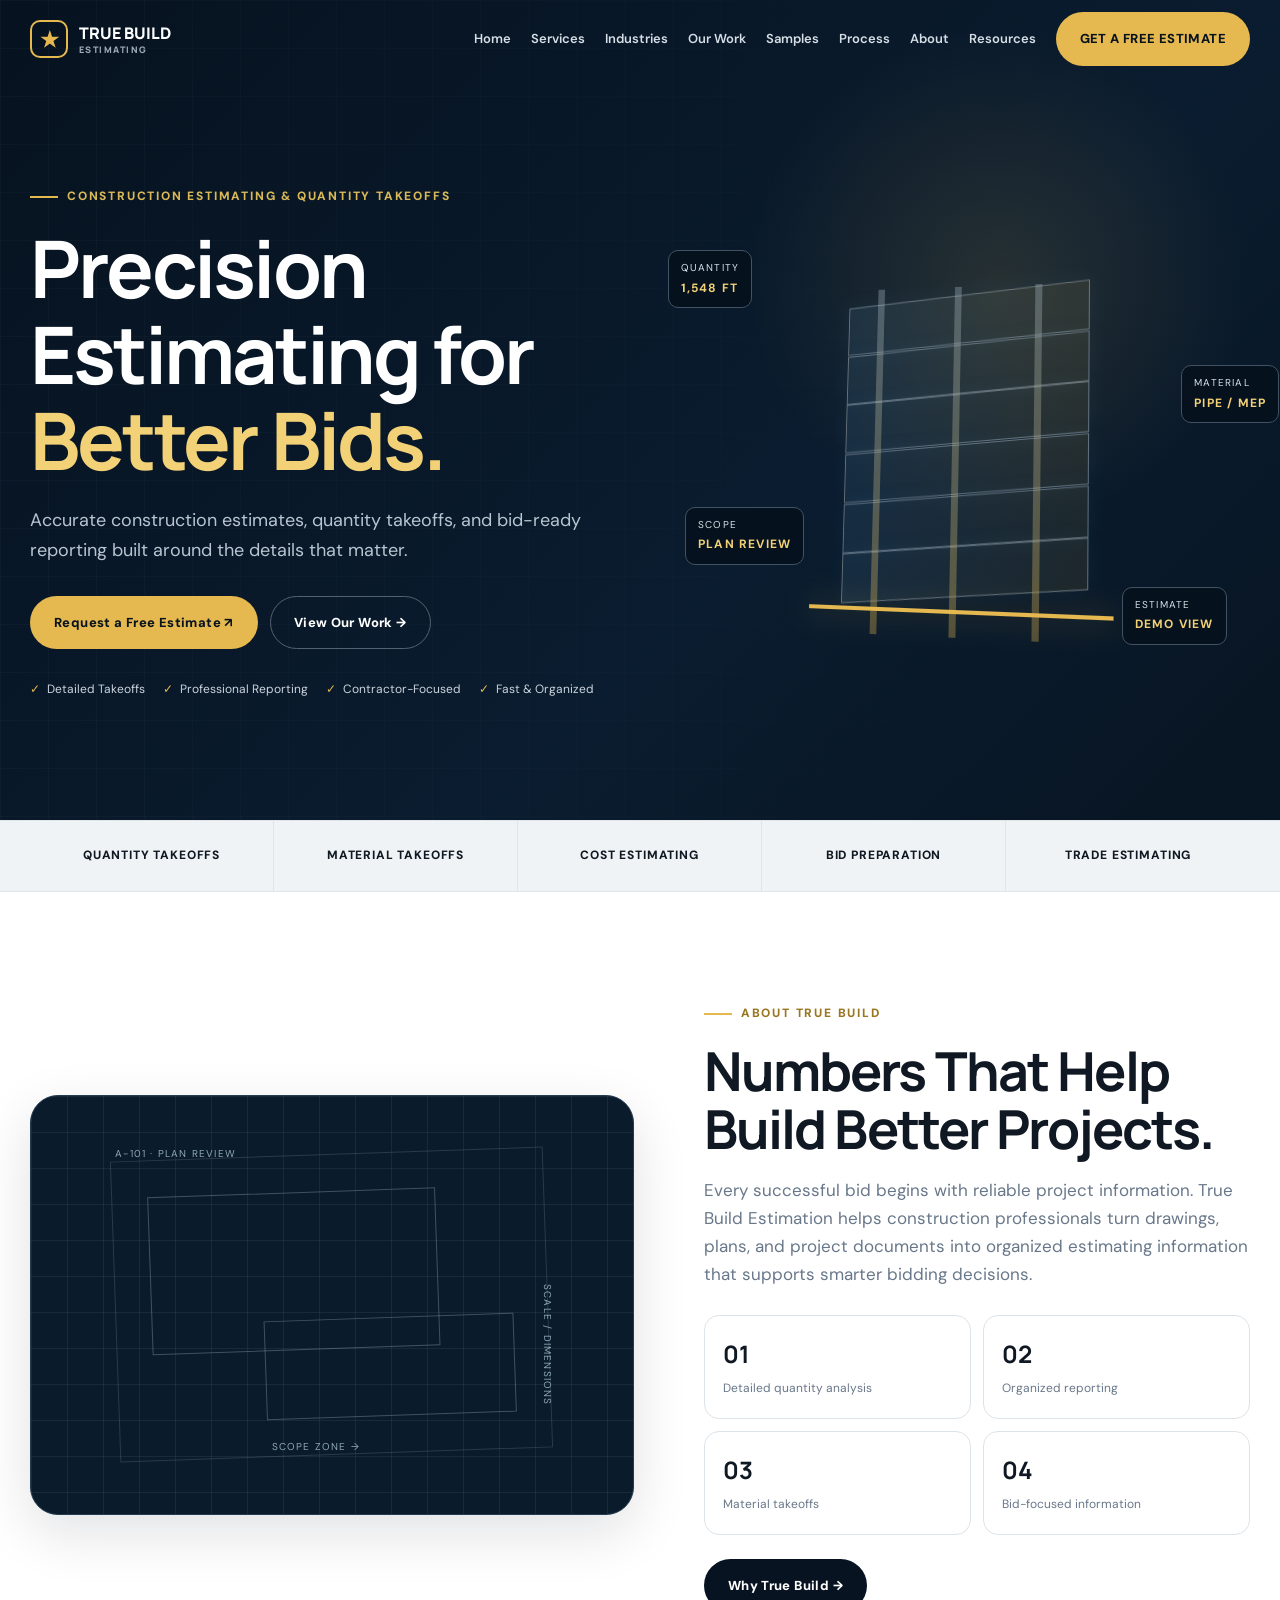
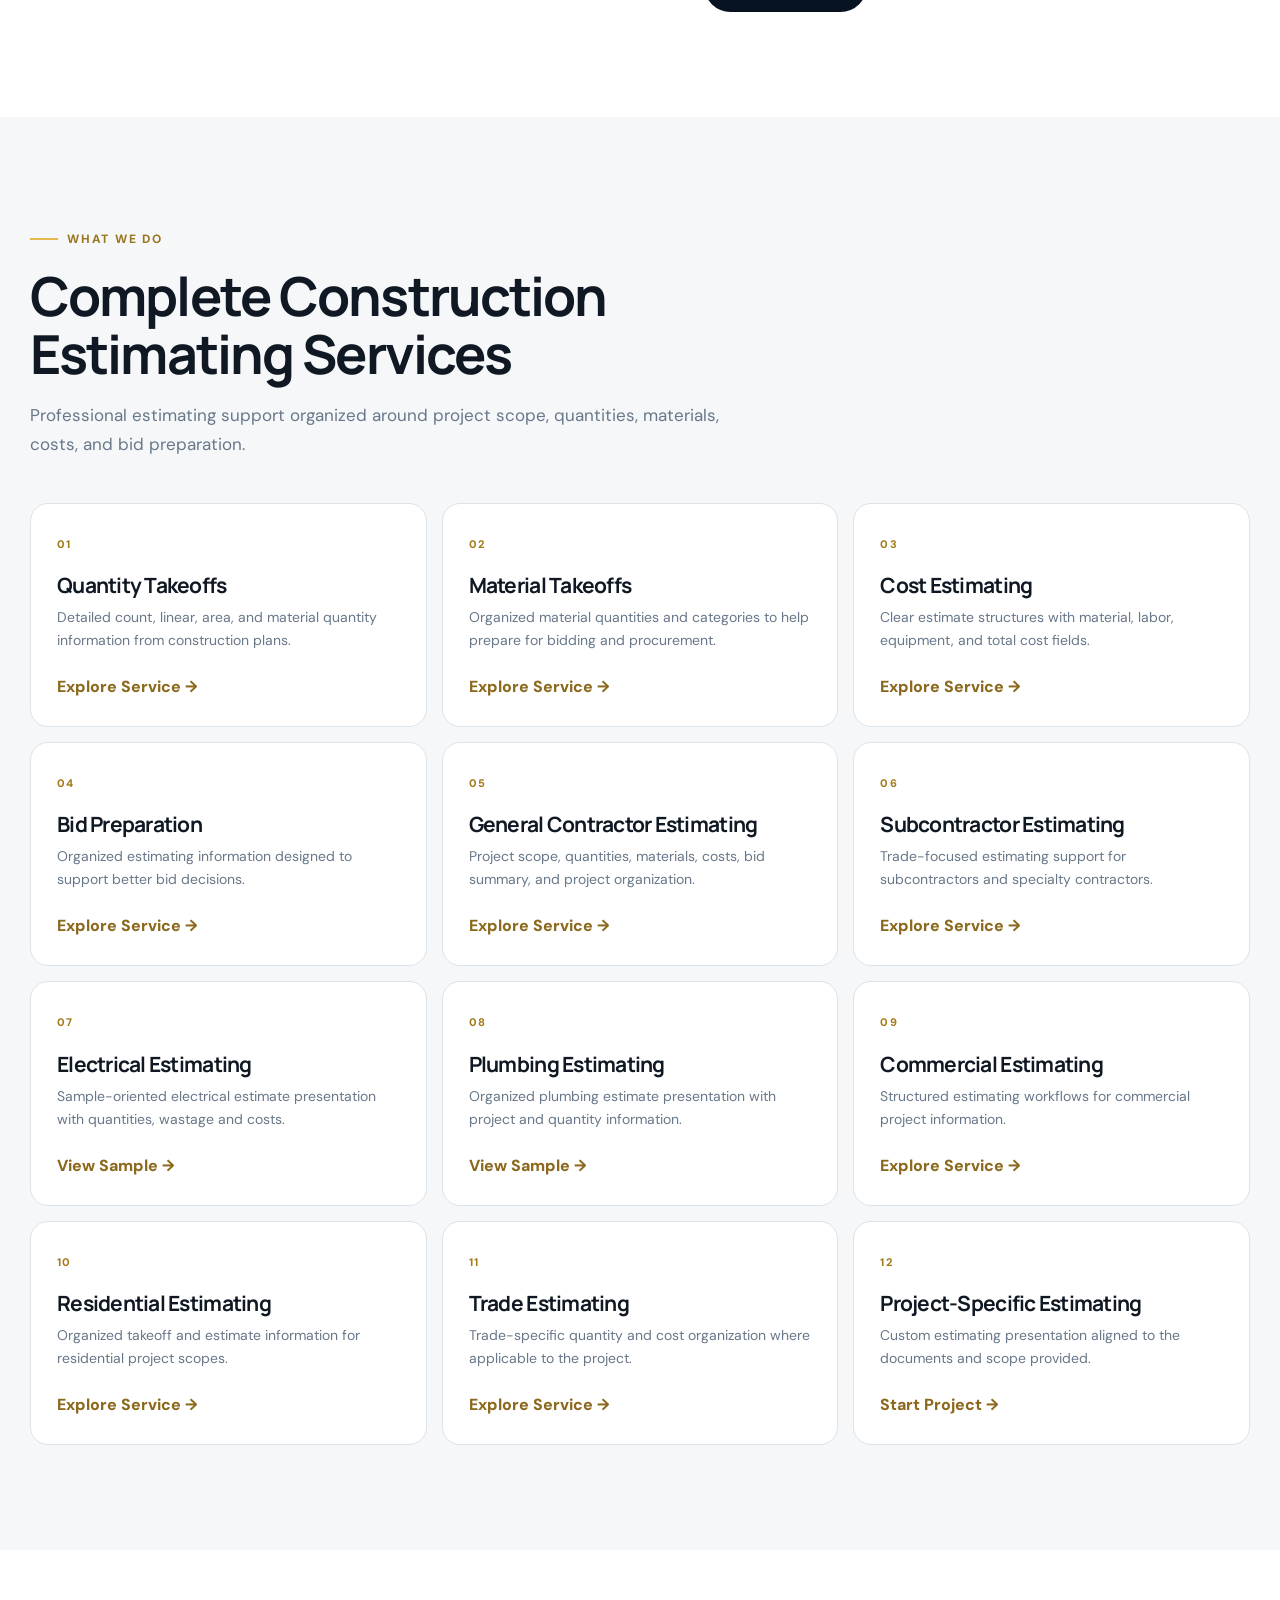
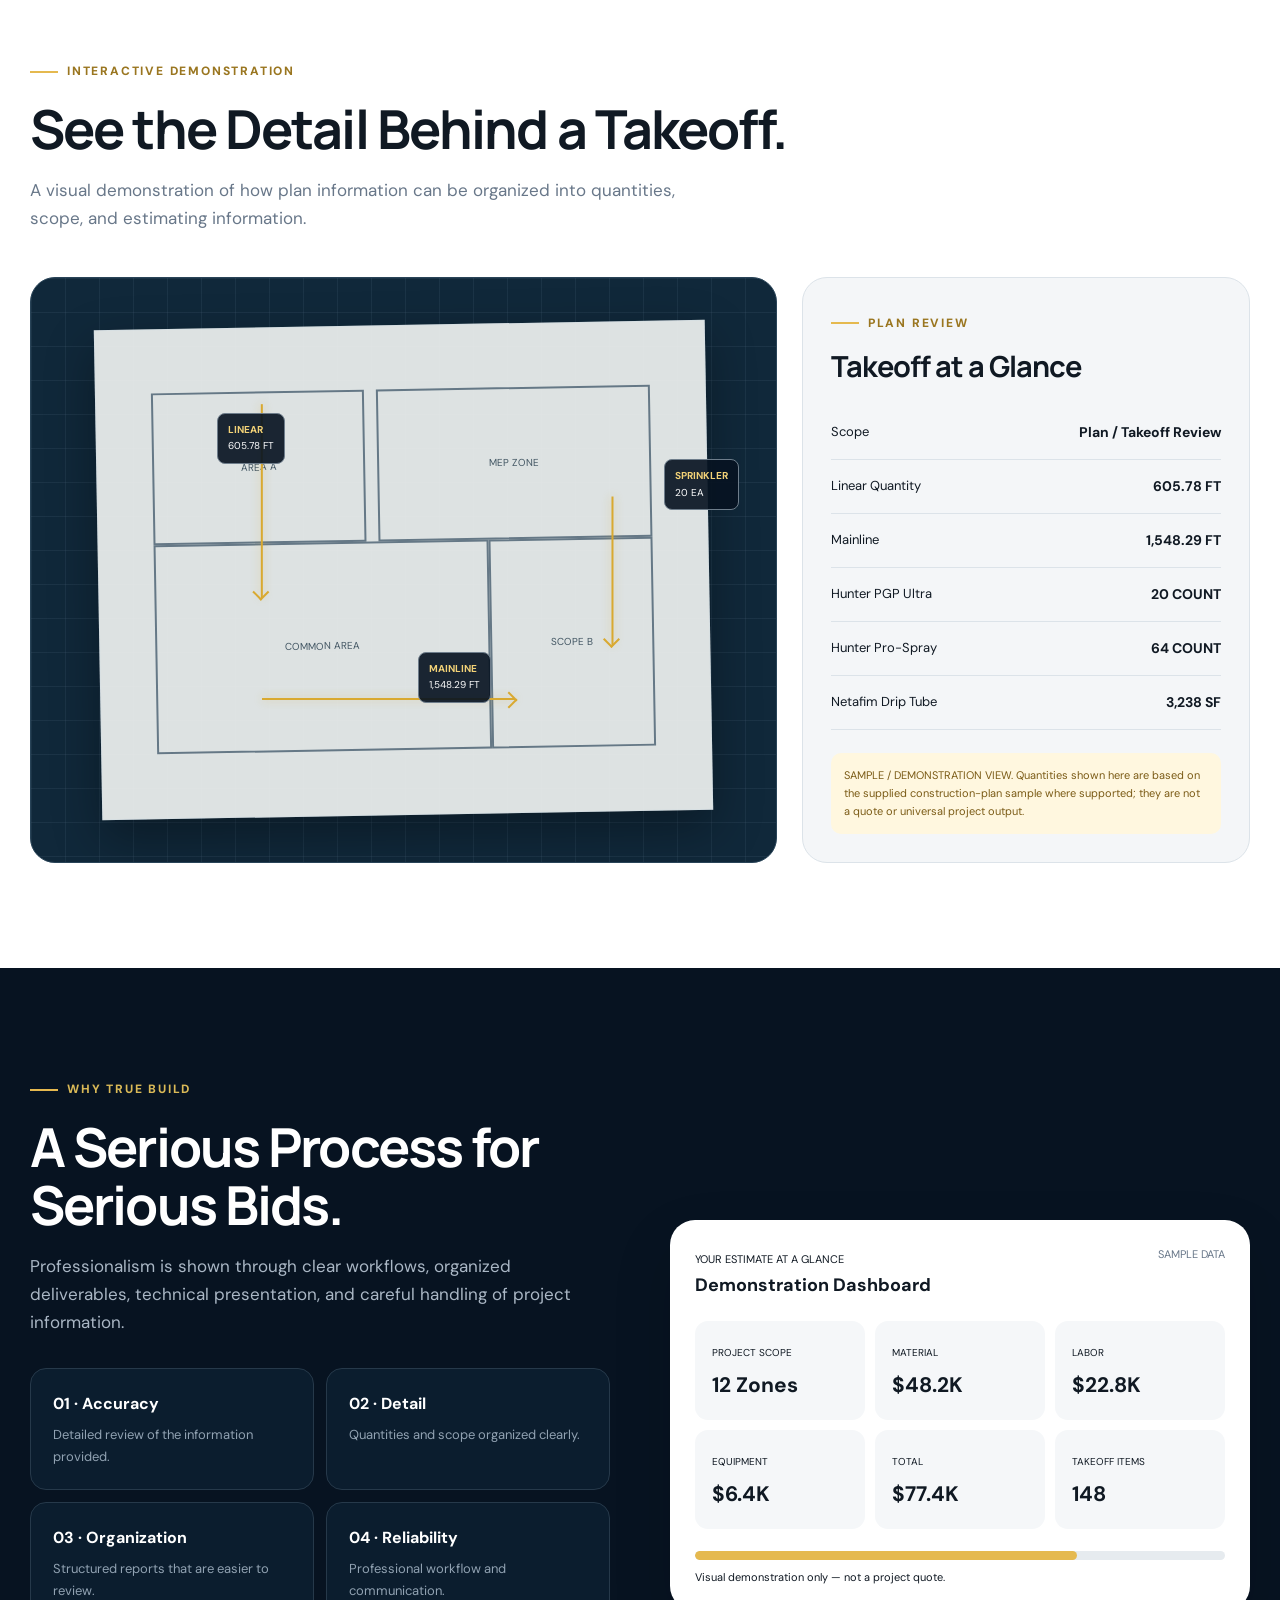
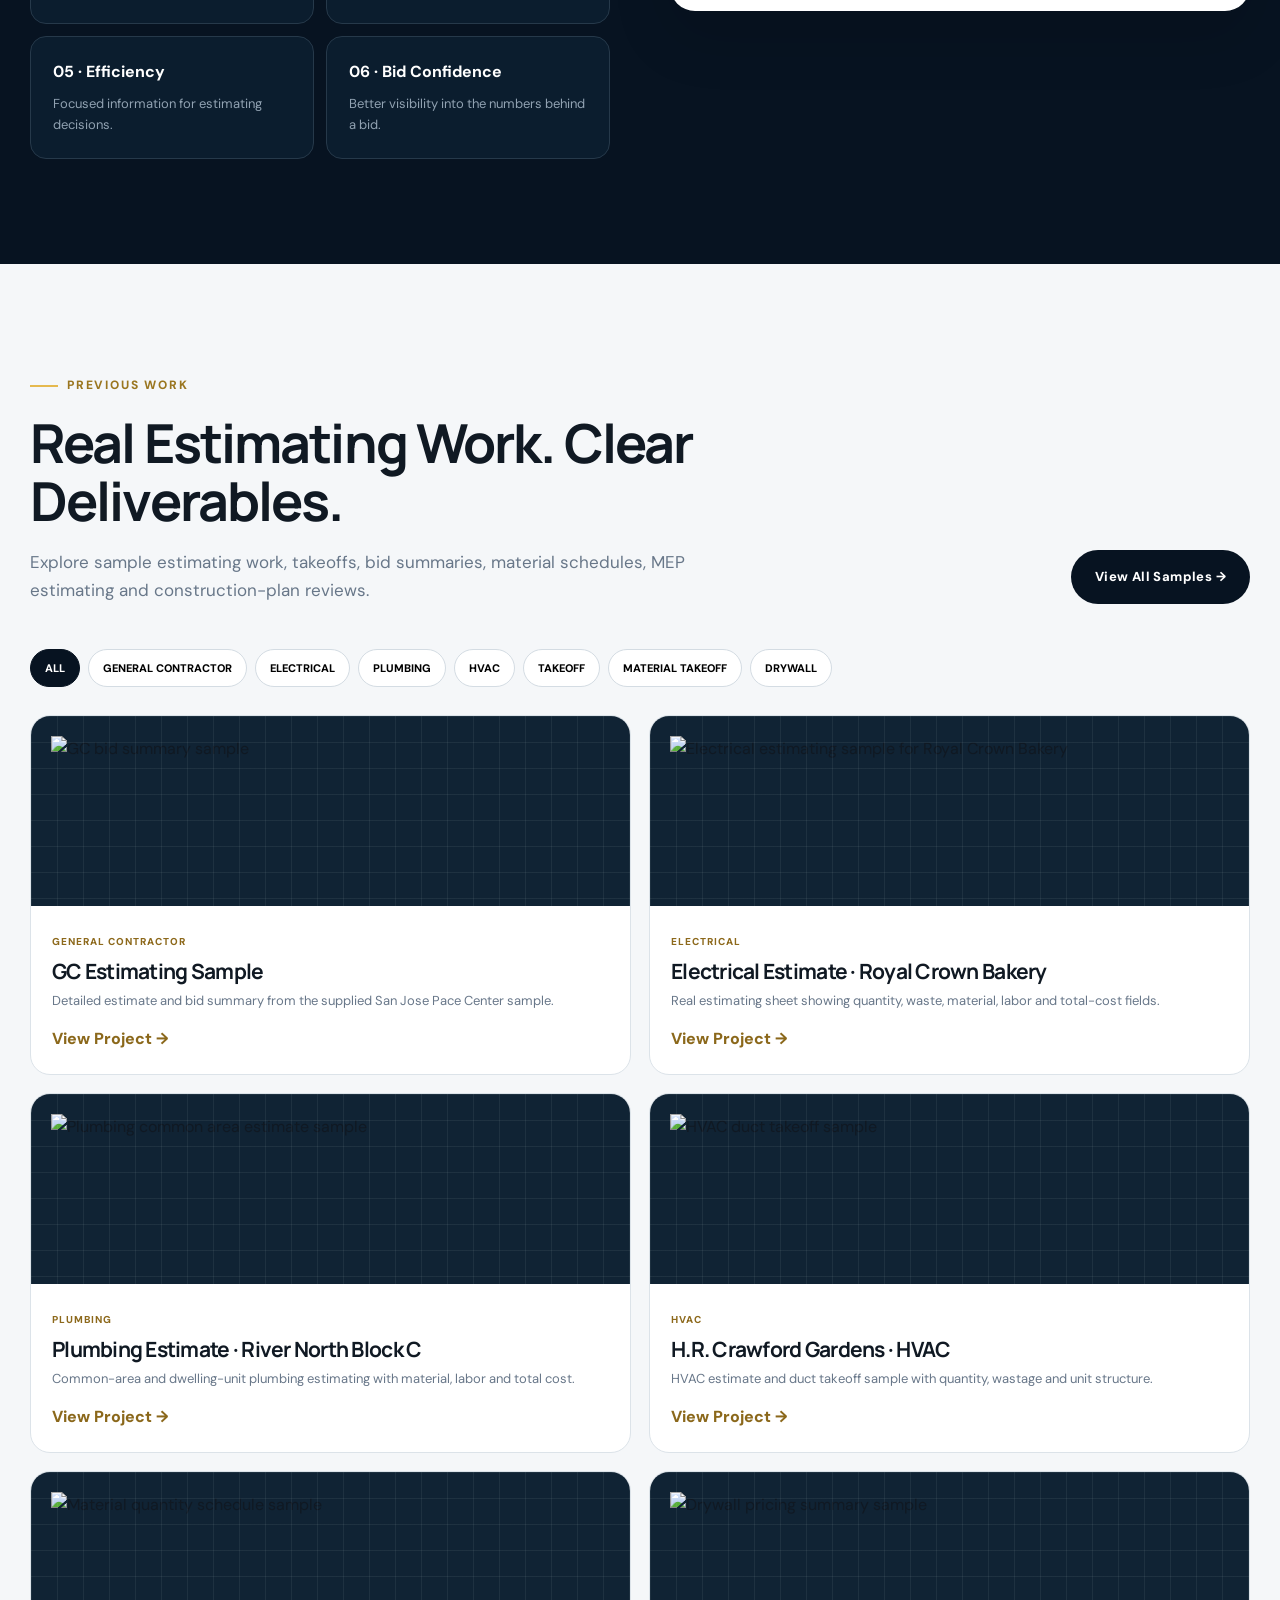
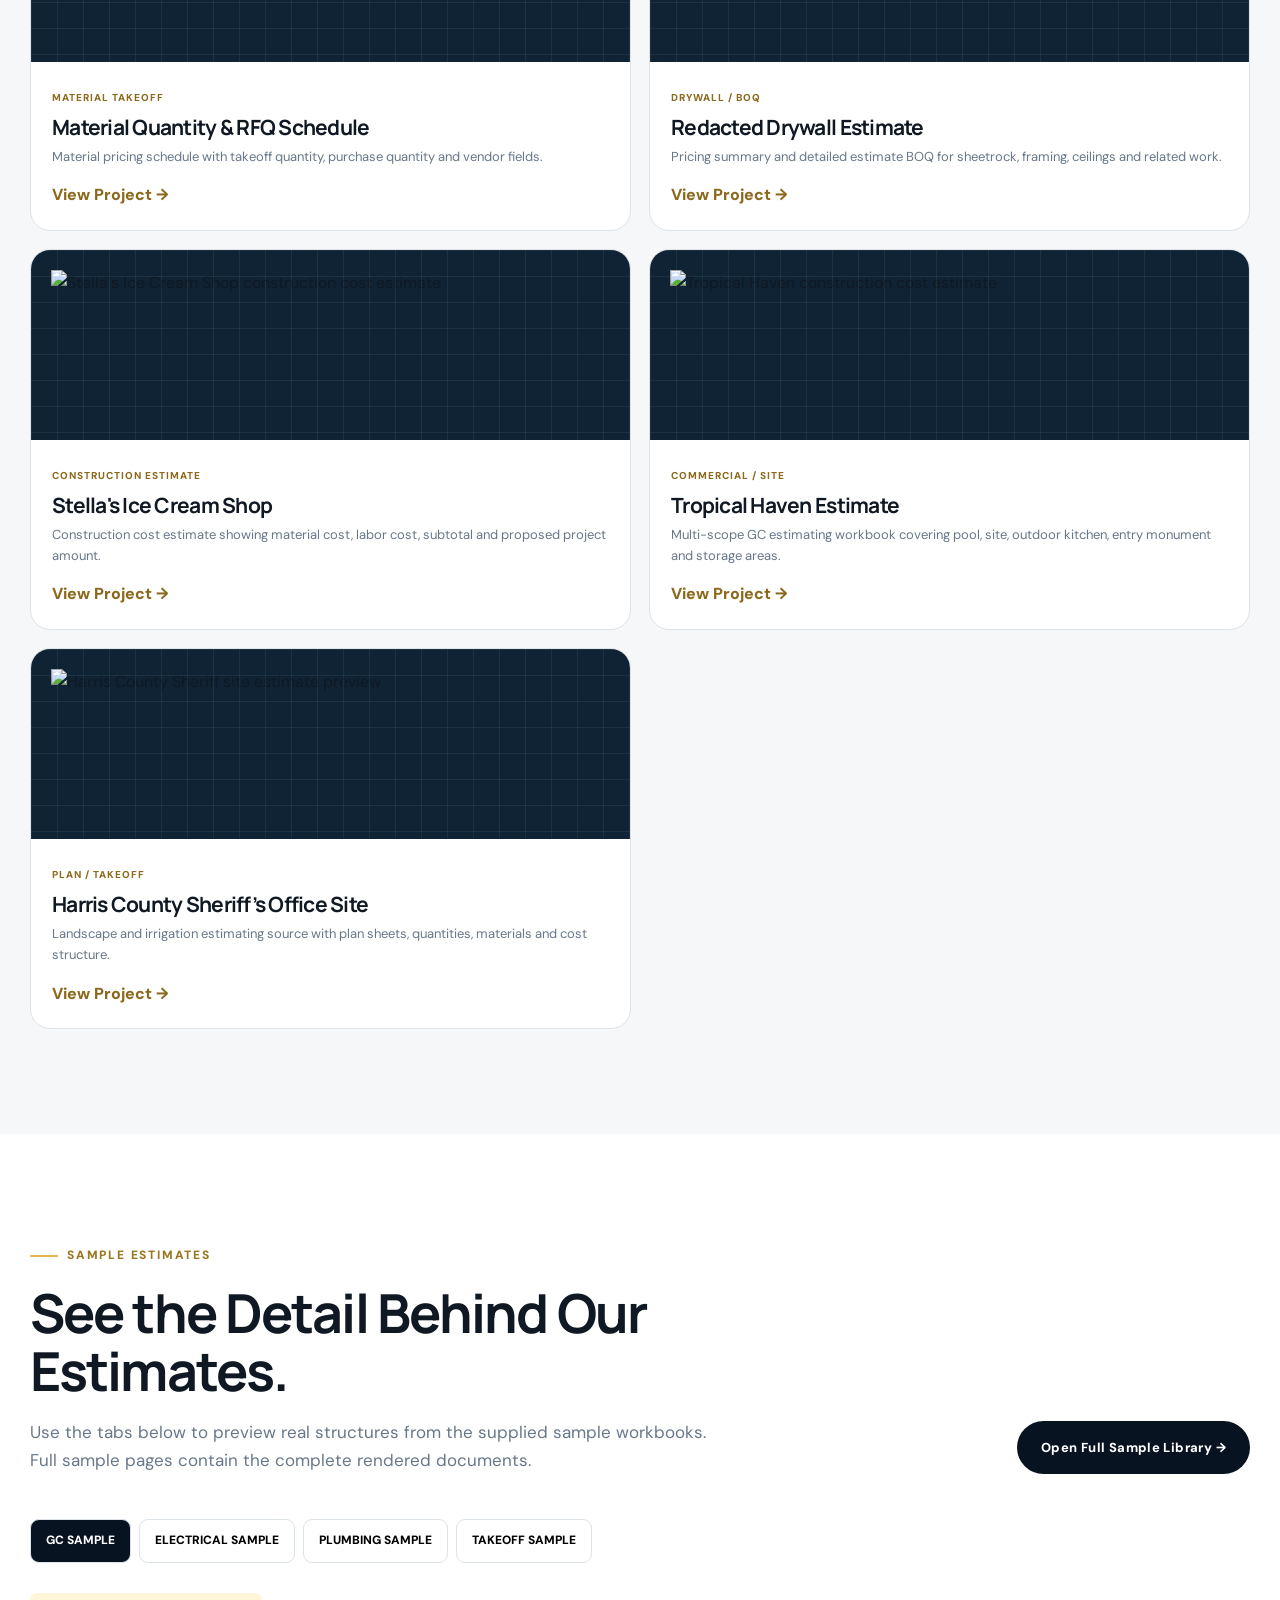
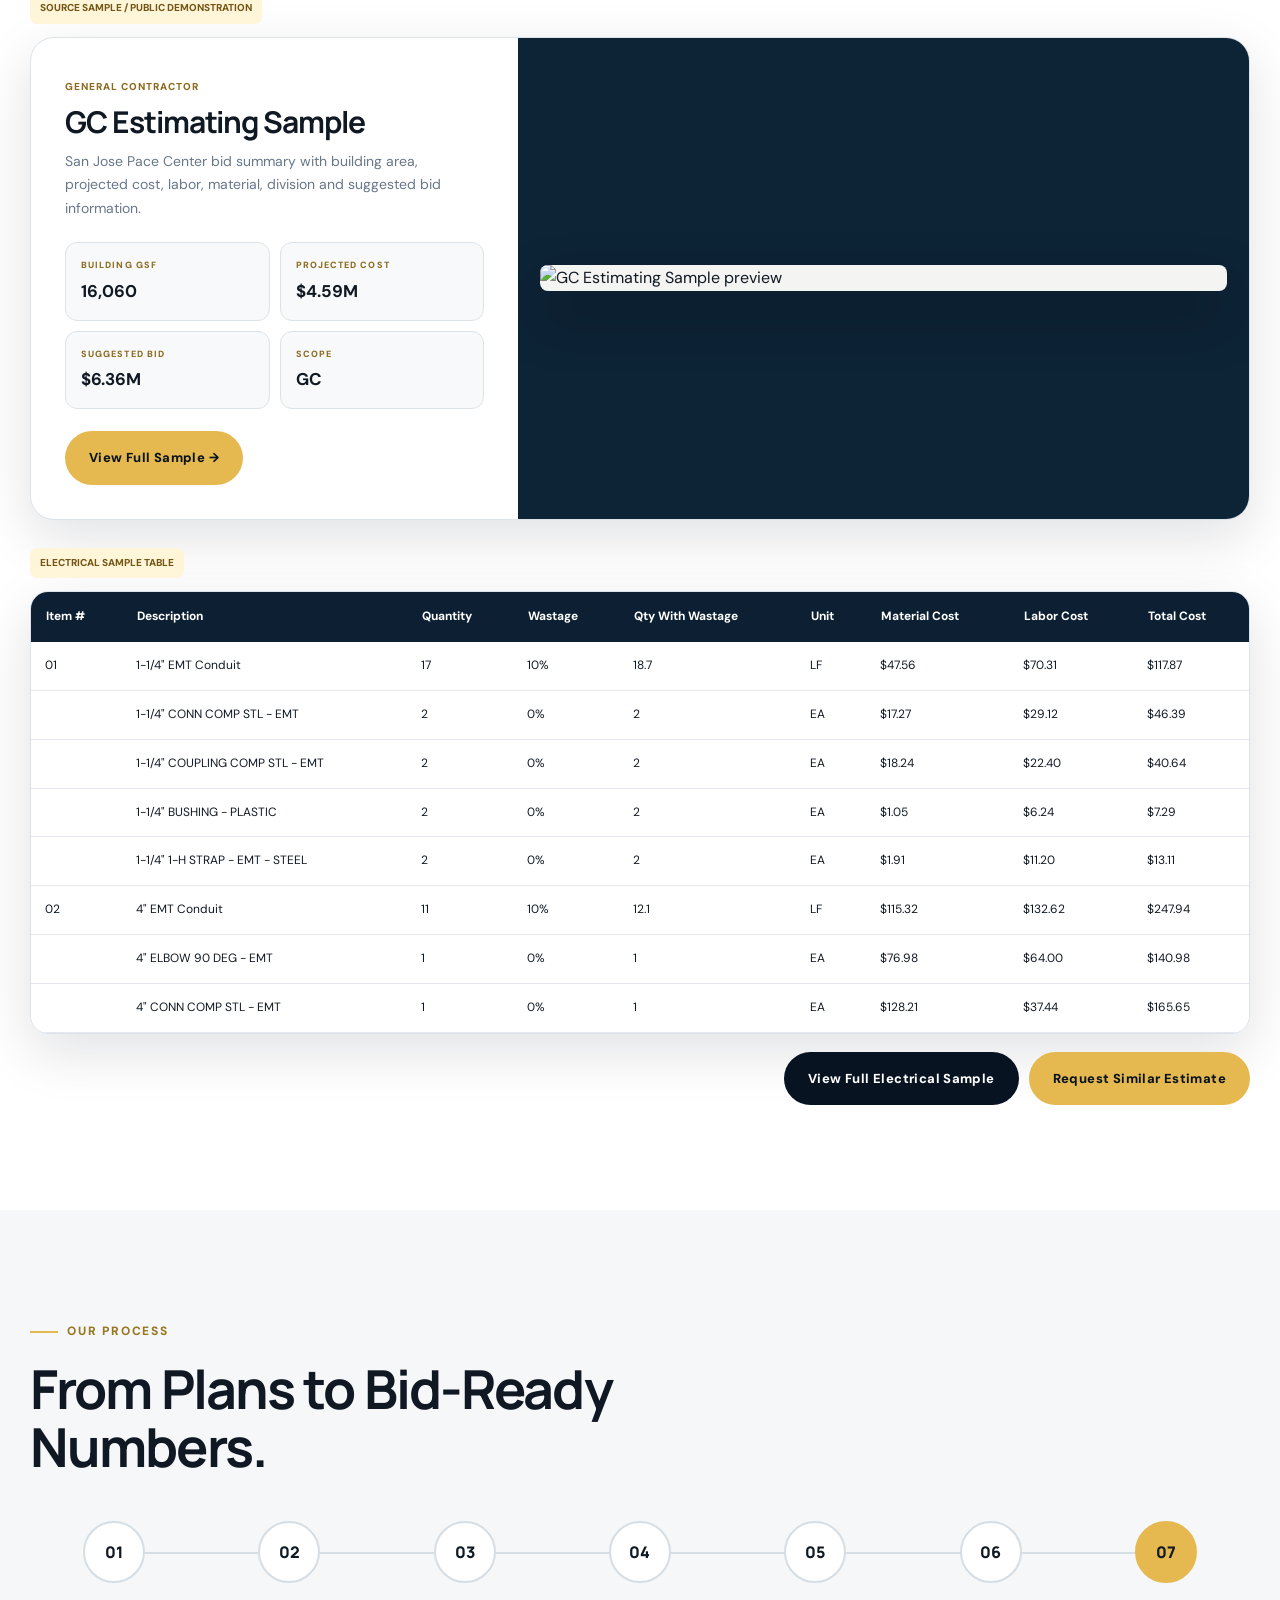
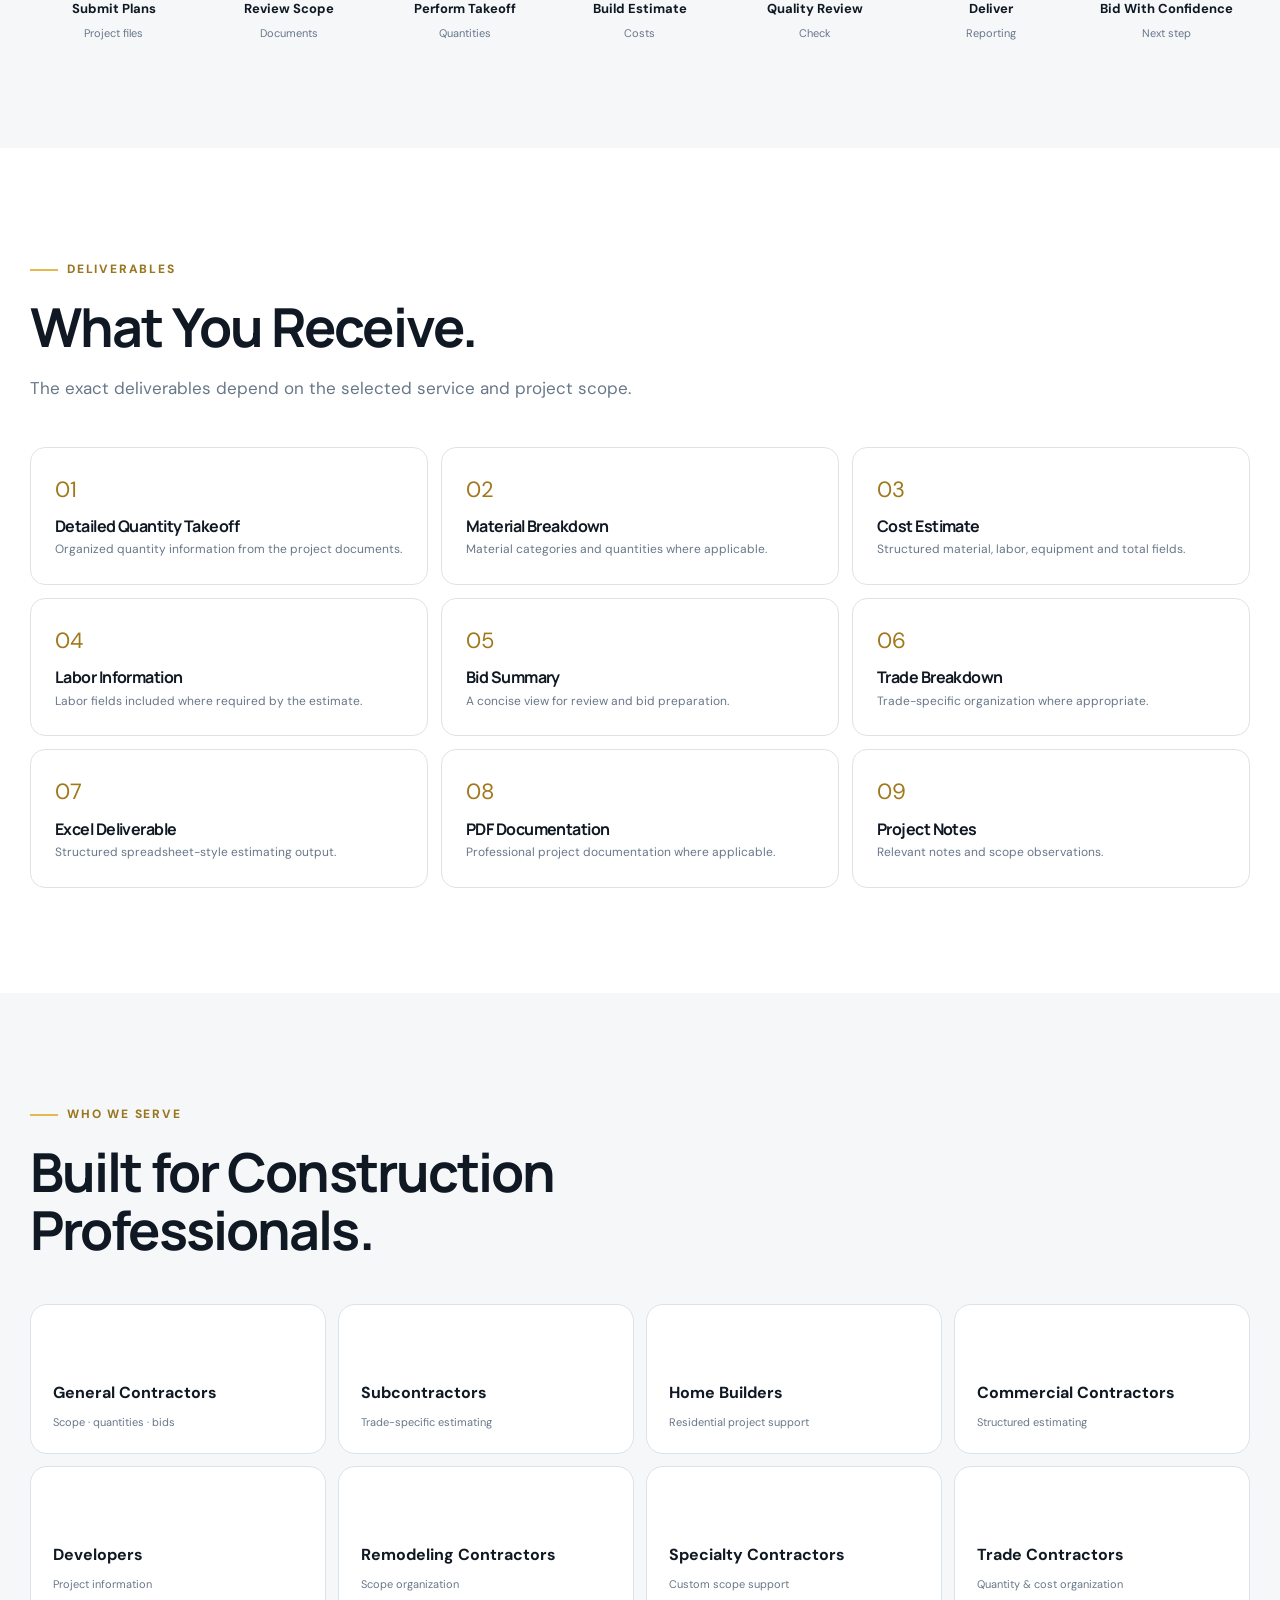
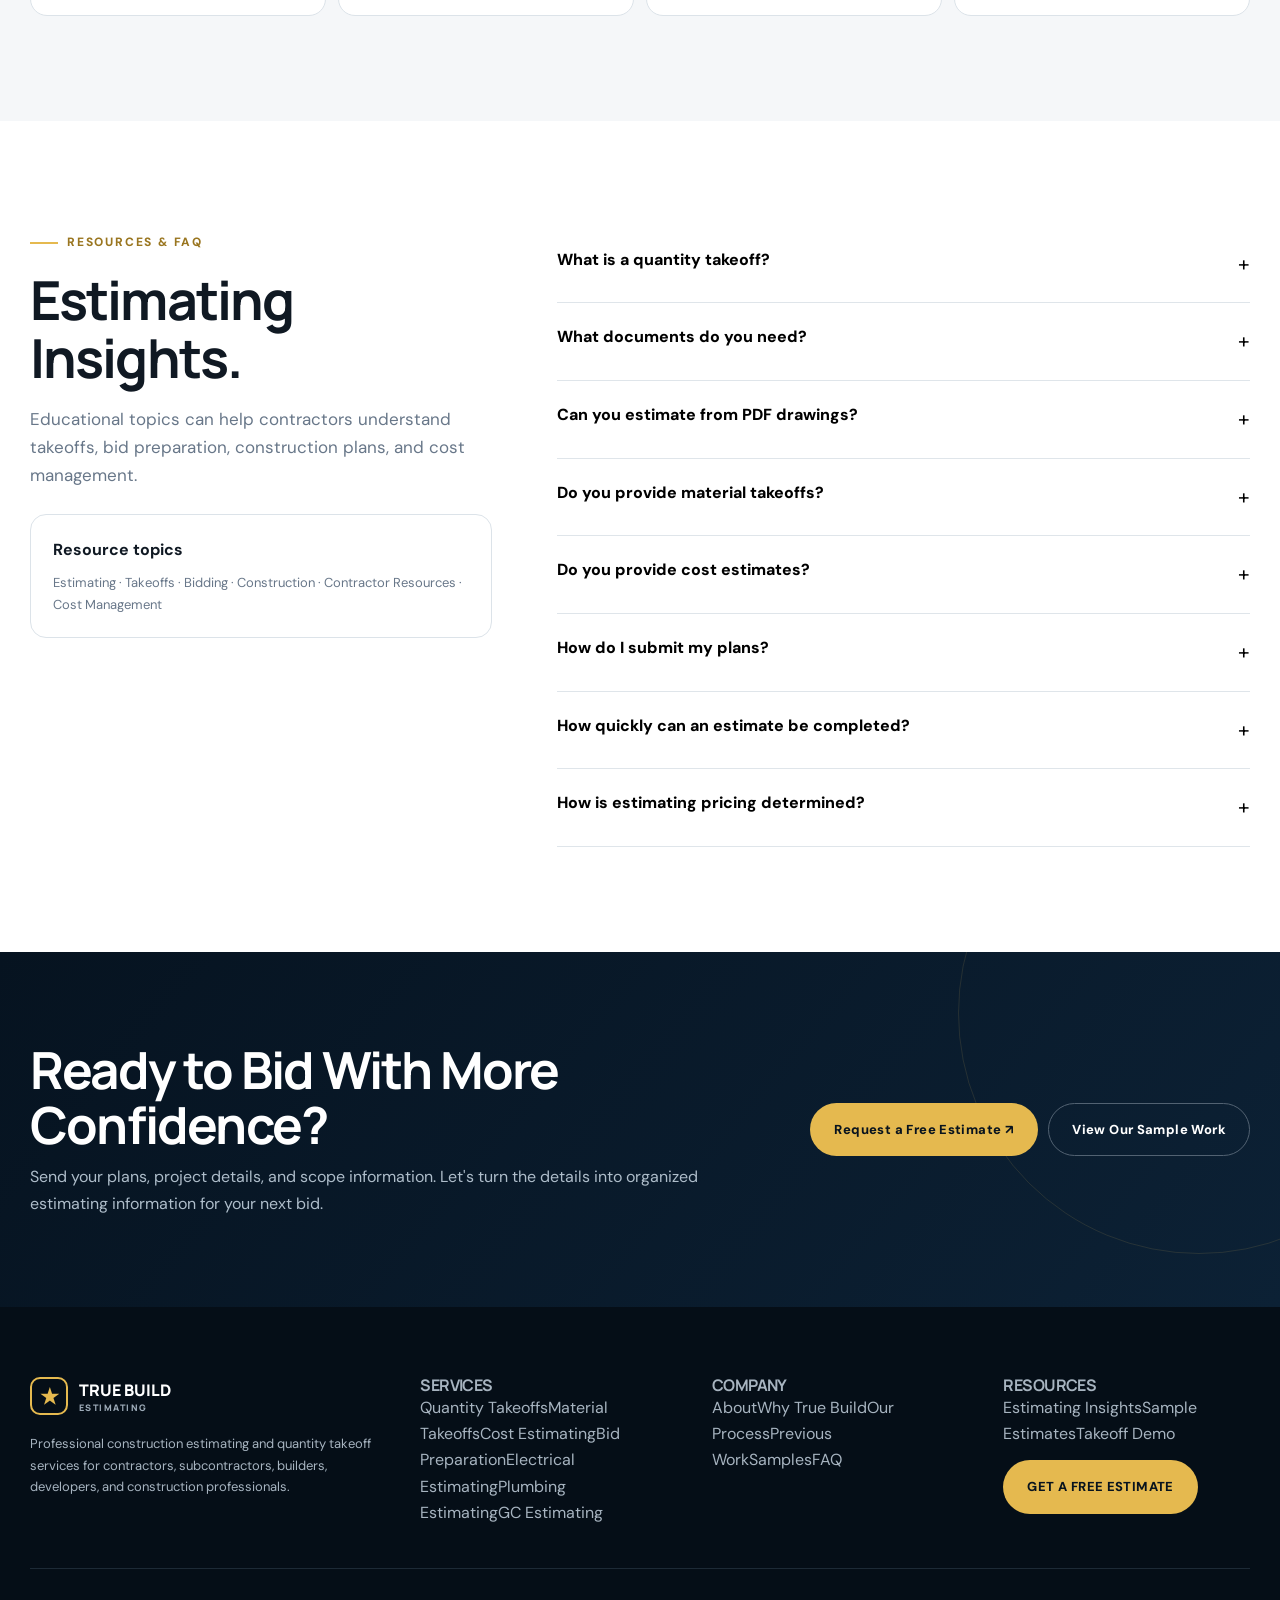
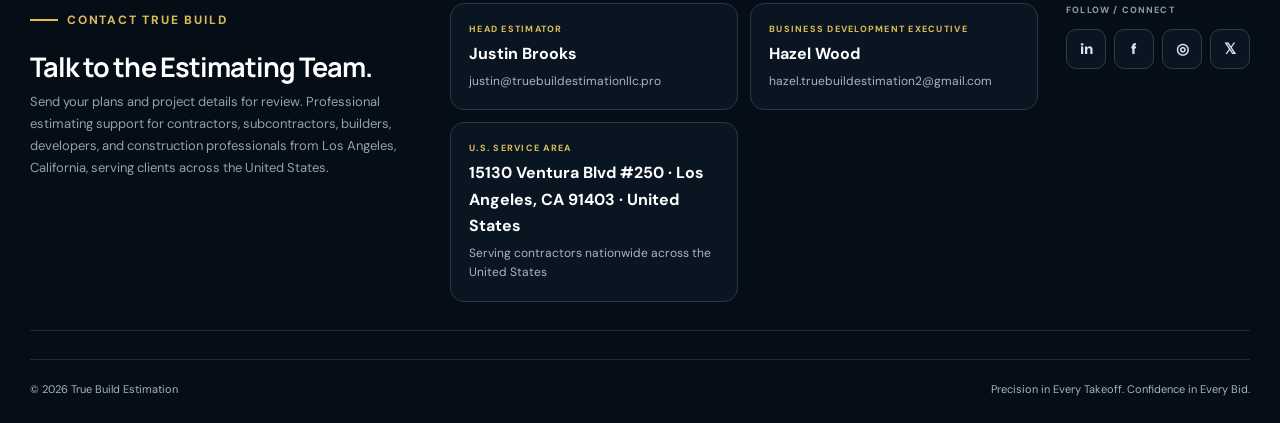
==== index.html @ 258e2f07 "Add files via upload" ====
<!DOCTYPE html>
<html lang="en">
<head>
<meta charset="UTF-8">
<meta name="viewport" content="width=device-width, initial-scale=1.0">
<title>True Build Estimation | Construction Estimating & Quantity Takeoffs</title>
<meta name="description" content="True Build Estimation provides professional construction estimating, quantity takeoffs, material takeoffs, cost estimating and bid preparation support.">
<meta name="keywords" content="construction estimating, quantity takeoff services, material takeoff, construction cost estimating, contractor estimating, electrical estimating, plumbing estimating, bid preparation">
<meta name="theme-color" content="#071321">
<meta property="og:title" content="True Build Estimation">
<meta property="og:description" content="Precision in Every Takeoff. Confidence in Every Bid.">
<meta property="og:type" content="website">
<link rel="preconnect" href="https://fonts.googleapis.com">
<link rel="preconnect" href="https://fonts.gstatic.com" crossorigin>
<link href="https://fonts.googleapis.com/css2?family=DM+Sans:wght@400;500;600;700&family=Manrope:wght@500;600;700;800&display=swap" rel="stylesheet">

<link rel="stylesheet" href="style.css">

</head>

<body>
<header id="header">
  <div class="container nav">
    <a class="logo" href="#home" aria-label="True Build Estimation home">
      <span class="logo-mark"></span>
      <span>TRUE BUILD<small>ESTIMATING</small></span>
    </a>
    <nav class="navlinks" aria-label="Main navigation">
      <a href="#home">Home</a><a href="#services">Services</a><a href="#industries">Industries</a>
      <a href="#portfolio">Our Work</a><a href="#samples">Samples</a><a href="#process">Process</a>
      <a href="#about">About</a><a href="#resources">Resources</a>
      <a class="btn btn-gold" href="contact.html">GET A FREE ESTIMATE</a>
    </nav>
    <button class="menu" id="menuBtn" aria-label="Open menu">☰</button>
  </div>
</header>

<main id="home">
<section class="hero">
  <div class="grid-bg"></div>
  <div class="container hero-grid">
    <div class="reveal">
      <div class="eyebrow" style="color:#d9b957">Construction Estimating & Quantity Takeoffs</div>
      <h1>Precision Estimating for <em>Better Bids.</em></h1>
      <p>Accurate construction estimates, quantity takeoffs, and bid-ready reporting built around the details that matter.</p>
      <div class="hero-actions">
        <a class="btn btn-gold" href="contact.html">Request a Free Estimate ↗</a>
        <a class="btn btn-white" href="#portfolio">View Our Work →</a>
      </div>
      <div class="trust-mini">
        <span><i>✓</i> Detailed Takeoffs</span><span><i>✓</i> Professional Reporting</span>
        <span><i>✓</i> Contractor-Focused</span><span><i>✓</i> Fast & Organized</span>
      </div>
    </div>
    <div class="hero-visual reveal">
      <div class="building" aria-label="Stylized transparent commercial building construction visualization">
        <div class="floor"></div><div class="floor"></div><div class="floor"></div><div class="floor"></div><div class="floor"></div><div class="floor"></div>
        <div class="column"></div><div class="column c2"></div><div class="column c3"></div><div class="ground"></div>
      </div>
      <div class="float-tag t1">QUANTITY<b>1,548 FT</b></div>
      <div class="float-tag t2">MATERIAL<b>PIPE / MEP</b></div>
      <div class="float-tag t3">SCOPE<b>PLAN REVIEW</b></div>
      <div class="float-tag t4">ESTIMATE<b>DEMO VIEW</b></div>
    </div>
  </div>
</section>

<section class="trustbar">
<div class="container">
  <div class="trustitem">Quantity Takeoffs</div><div class="trustitem">Material Takeoffs</div>
  <div class="trustitem">Cost Estimating</div><div class="trustitem">Bid Preparation</div><div class="trustitem">Trade Estimating</div>
</div>
</section>

<section class="section" id="about">
<div class="container intro-grid">
  <div class="blueprint-card reveal" aria-label="Blueprint visualization">
    <div class="plan-lines"></div><span class="dimension d1">A-101 · PLAN REVIEW</span>
    <span class="dimension d2">SCALE / DIMENSIONS</span><span class="dimension d3">SCOPE ZONE →</span>
  </div>
  <div class="reveal">
    <div class="eyebrow">About True Build</div>
    <h2 class="section-title">Numbers That Help Build Better Projects.</h2>
    <p class="section-copy">Every successful bid begins with reliable project information. True Build Estimation helps construction professionals turn drawings, plans, and project documents into organized estimating information that supports smarter bidding decisions.</p>
    <div class="stat-grid">
      <div class="stat"><strong>01</strong><span>Detailed quantity analysis</span></div><div class="stat"><strong>02</strong><span>Organized reporting</span></div>
      <div class="stat"><strong>03</strong><span>Material takeoffs</span></div><div class="stat"><strong>04</strong><span>Bid-focused information</span></div>
    </div>
    <a class="btn btn-dark" href="#why" style="margin-top:24px">Why True Build →</a>
  </div>
</div>
</section>

<section class="section services" id="services">
<div class="container">
 <div class="section-head reveal"><div><div class="eyebrow">What We Do</div><h2 class="section-title">Complete Construction Estimating Services</h2><p class="section-copy">Professional estimating support organized around project scope, quantities, materials, costs, and bid preparation.</p></div></div>
 <div class="service-grid">
  <div class="card service-card reveal"><span class="service-no">01</span><h3>Quantity Takeoffs</h3><p>Detailed count, linear, area, and material quantity information from construction plans.</p><a class="btn-link">Explore Service <span>→</span></a></div>
  <div class="card service-card reveal"><span class="service-no">02</span><h3>Material Takeoffs</h3><p>Organized material quantities and categories to help prepare for bidding and procurement.</p><a class="btn-link">Explore Service <span>→</span></a></div>
  <div class="card service-card reveal"><span class="service-no">03</span><h3>Cost Estimating</h3><p>Clear estimate structures with material, labor, equipment, and total cost fields.</p><a class="btn-link">Explore Service <span>→</span></a></div>
  <div class="card service-card reveal"><span class="service-no">04</span><h3>Bid Preparation</h3><p>Organized estimating information designed to support better bid decisions.</p><a class="btn-link">Explore Service <span>→</span></a></div>
  <div class="card service-card reveal"><span class="service-no">05</span><h3>General Contractor Estimating</h3><p>Project scope, quantities, materials, costs, bid summary, and project organization.</p><a class="btn-link">Explore Service <span>→</span></a></div>
  <div class="card service-card reveal"><span class="service-no">06</span><h3>Subcontractor Estimating</h3><p>Trade-focused estimating support for subcontractors and specialty contractors.</p><a class="btn-link">Explore Service <span>→</span></a></div>
  <div class="card service-card reveal"><span class="service-no">07</span><h3>Electrical Estimating</h3><p>Sample-oriented electrical estimate presentation with quantities, wastage and costs.</p><a class="btn-link">View Sample <span>→</span></a></div>
  <div class="card service-card reveal"><span class="service-no">08</span><h3>Plumbing Estimating</h3><p>Organized plumbing estimate presentation with project and quantity information.</p><a class="btn-link">View Sample <span>→</span></a></div>
  <div class="card service-card reveal"><span class="service-no">09</span><h3>Commercial Estimating</h3><p>Structured estimating workflows for commercial project information.</p><a class="btn-link">Explore Service <span>→</span></a></div>
  <div class="card service-card reveal"><span class="service-no">10</span><h3>Residential Estimating</h3><p>Organized takeoff and estimate information for residential project scopes.</p><a class="btn-link">Explore Service <span>→</span></a></div>
  <div class="card service-card reveal"><span class="service-no">11</span><h3>Trade Estimating</h3><p>Trade-specific quantity and cost organization where applicable to the project.</p><a class="btn-link">Explore Service <span>→</span></a></div>
  <div class="card service-card reveal"><span class="service-no">12</span><h3>Project-Specific Estimating</h3><p>Custom estimating presentation aligned to the documents and scope provided.</p><a class="btn-link">Start Project <span>→</span></a></div>
 </div>
</div>
</section>

<section class="section" id="takeoff">
<div class="container">
 <div class="section-head reveal"><div><div class="eyebrow">Interactive Demonstration</div><h2 class="section-title">See the Detail Behind a Takeoff.</h2><p class="section-copy">A visual demonstration of how plan information can be organized into quantities, scope, and estimating information.</p></div></div>
 <div class="takeoff-wrap reveal">
  <div class="plan-view">
   <div class="plan-sheet"><div class="plan-room r1">AREA A</div><div class="plan-room r2">MEP ZONE</div><div class="plan-room r3">COMMON AREA</div><div class="plan-room r4">SCOPE B</div></div>
   <div class="measure m1"></div><div class="measure m2"></div><div class="measure m3"></div>
   <div class="callout co1"><b>LINEAR</b>605.78 FT</div><div class="callout co2"><b>MAINLINE</b>1,548.29 FT</div><div class="callout co3"><b>SPRINKLER</b>20 EA</div>
  </div>
  <div class="takeoff-panel">
   <div class="eyebrow">Plan Review</div><h3 style="font-size:29px">Takeoff at a Glance</h3>
   <div class="panel-list">
    <div class="panel-row"><span>Scope</span><b>Plan / Takeoff Review</b></div>
    <div class="panel-row"><span>Linear Quantity</span><b>605.78 FT</b></div>
    <div class="panel-row"><span>Mainline</span><b>1,548.29 FT</b></div>
    <div class="panel-row"><span>Hunter PGP Ultra</span><b>20 COUNT</b></div>
    <div class="panel-row"><span>Hunter Pro-Spray</span><b>64 COUNT</b></div>
    <div class="panel-row"><span>Netafim Drip Tube</span><b>3,238 SF</b></div>
   </div>
   <div class="demo-note">SAMPLE / DEMONSTRATION VIEW. Quantities shown here are based on the supplied construction-plan sample where supported; they are not a quote or universal project output.</div>
  </div>
 </div>
</div>
</section>

<section class="section dark" id="why">
<div class="container dark-grid">
 <div class="reveal"><div class="eyebrow" style="color:#d9b957">Why True Build</div><h2 class="section-title">A Serious Process for Serious Bids.</h2><p class="section-copy">Professionalism is shown through clear workflows, organized deliverables, technical presentation, and careful handling of project information.</p>
 <div class="why-grid"><div class="why-card"><strong>01 · Accuracy</strong><p>Detailed review of the information provided.</p></div><div class="why-card"><strong>02 · Detail</strong><p>Quantities and scope organized clearly.</p></div><div class="why-card"><strong>03 · Organization</strong><p>Structured reports that are easier to review.</p></div><div class="why-card"><strong>04 · Reliability</strong><p>Professional workflow and communication.</p></div><div class="why-card"><strong>05 · Efficiency</strong><p>Focused information for estimating decisions.</p></div><div class="why-card"><strong>06 · Bid Confidence</strong><p>Better visibility into the numbers behind a bid.</p></div></div></div>
 <div class="dashboard reveal"><div class="dash-top"><div><span>YOUR ESTIMATE AT A GLANCE</span><b>Demonstration Dashboard</b></div><span>SAMPLE DATA</span></div>
  <div class="dash-grid"><div class="dash-stat"><span>PROJECT SCOPE</span><strong>12 Zones</strong></div><div class="dash-stat"><span>MATERIAL</span><strong>$48.2K</strong></div><div class="dash-stat"><span>LABOR</span><strong>$22.8K</strong></div><div class="dash-stat"><span>EQUIPMENT</span><strong>$6.4K</strong></div><div class="dash-stat"><span>TOTAL</span><strong>$77.4K</strong></div><div class="dash-stat"><span>TAKEOFF ITEMS</span><strong>148</strong></div></div>
  <div class="bar"><i></i></div><p style="font-size:11px;color:#7a8794;margin-top:8px">Visual demonstration only — not a project quote.</p>
 </div>
</div>
</section>


<section class="section portfolio" id="portfolio">
<div class="container">
 <div class="section-head reveal">
  <div>
   <div class="eyebrow">Previous Work</div>
   <h2 class="section-title">Real Estimating Work. Clear Deliverables.</h2>
   <p class="section-copy">Explore sample estimating work, takeoffs, bid summaries, material schedules, MEP estimating and construction-plan reviews.</p>
  </div>
  <a class="btn btn-dark" href="samples.html">View All Samples →</a>
 </div>

 <div class="filters" role="tablist" aria-label="Previous work filters">
  <button class="filter active" data-filter="all">ALL</button>
  <button class="filter" data-filter="gc">GENERAL CONTRACTOR</button>
  <button class="filter" data-filter="electrical">ELECTRICAL</button>
  <button class="filter" data-filter="plumbing">PLUMBING</button>
  <button class="filter" data-filter="hvac">HVAC</button>
  <button class="filter" data-filter="takeoff">TAKEOFF</button>
  <button class="filter" data-filter="material">MATERIAL TAKEOFF</button>
  <button class="filter" data-filter="drywall">DRYWALL</button>
 </div>

 <div class="project-grid">
  <article class="project reveal" data-cat="gc">
   <a class="project-visual" href="samples.html#gc" aria-label="View detailed sample"><img src="assets/samples/gc-sample-2.svg" alt="GC bid summary sample"></a>
   <div class="project-body"><span class="tag">General Contractor</span><h3>GC Estimating Sample</h3><p>Detailed estimate and bid summary from the supplied San Jose Pace Center sample.</p><a class="btn-link" href="samples.html#gc">View Project →</a></div>
  </article>

  <article class="project reveal" data-cat="electrical">
   <a class="project-visual" href="samples.html#electrical" aria-label="View detailed sample"><img src="assets/samples/electrical-1.svg" alt="Electrical estimating sample for Royal Crown Bakery"></a>
   <div class="project-body"><span class="tag">Electrical</span><h3>Electrical Estimate · Royal Crown Bakery</h3><p>Real estimating sheet showing quantity, waste, material, labor and total-cost fields.</p><a class="btn-link" href="samples.html#electrical">View Project →</a></div>
  </article>

  <article class="project reveal" data-cat="plumbing">
   <a class="project-visual" href="samples.html#plumbing" aria-label="View detailed sample"><img src="assets/samples/plumbing-2.svg" alt="Plumbing common area estimate sample"></a>
   <div class="project-body"><span class="tag">Plumbing</span><h3>Plumbing Estimate · River North Block C</h3><p>Common-area and dwelling-unit plumbing estimating with material, labor and total cost.</p><a class="btn-link" href="samples.html#plumbing">View Project →</a></div>
  </article>

  <article class="project reveal" data-cat="hvac">
   <a class="project-visual" href="samples.html#hvac" aria-label="View detailed sample"><img src="assets/samples/hvac-2.svg" alt="HVAC duct takeoff sample"></a>
   <div class="project-body"><span class="tag">HVAC</span><h3>H.R. Crawford Gardens · HVAC</h3><p>HVAC estimate and duct takeoff sample with quantity, wastage and unit structure.</p><a class="btn-link" href="samples.html#hvac">View Project →</a></div>
  </article>

  <article class="project reveal" data-cat="material">
   <a class="project-visual" href="samples.html#material" aria-label="View detailed sample"><img src="assets/samples/material-list-1.svg" alt="Material quantity schedule sample"></a>
   <div class="project-body"><span class="tag">Material Takeoff</span><h3>Material Quantity & RFQ Schedule</h3><p>Material pricing schedule with takeoff quantity, purchase quantity and vendor fields.</p><a class="btn-link" href="samples.html#material">View Project →</a></div>
  </article>

  <article class="project reveal" data-cat="drywall material">
   <a class="project-visual" href="samples.html#drywall" aria-label="View detailed sample"><img src="assets/samples/drywall-1.svg" alt="Drywall pricing summary sample"></a>
   <div class="project-body"><span class="tag">Drywall / BOQ</span><h3>Redacted Drywall Estimate</h3><p>Pricing summary and detailed estimate BOQ for sheetrock, framing, ceilings and related work.</p><a class="btn-link" href="samples.html#drywall">View Project →</a></div>
  </article>

  <article class="project reveal" data-cat="gc residential commercial">
   <a class="project-visual" href="samples.html#stella" aria-label="View detailed sample"><img src="assets/samples/stella-ice-cream-1.svg" alt="Stella's Ice Cream Shop construction cost estimate"></a>
   <div class="project-body"><span class="tag">Construction Estimate</span><h3>Stella's Ice Cream Shop</h3><p>Construction cost estimate showing material cost, labor cost, subtotal and proposed project amount.</p><a class="btn-link" href="samples.html#stella">View Project →</a></div>
  </article>

  <article class="project reveal" data-cat="gc commercial">
   <a class="project-visual" href="samples.html#tropical" aria-label="View detailed sample"><img src="assets/samples/tropical-haven-1.svg" alt="Tropical Haven construction cost estimate"></a>
   <div class="project-body"><span class="tag">Commercial / Site</span><h3>Tropical Haven Estimate</h3><p>Multi-scope GC estimating workbook covering pool, site, outdoor kitchen, entry monument and storage areas.</p><a class="btn-link" href="samples.html#tropical">View Project →</a></div>
  </article>

  <article class="project reveal" data-cat="takeoff material">
   <a class="project-visual" href="samples.html#plans" aria-label="View detailed sample"><img src="assets/samples/pdf1/page-1.svg" alt="Harris County Sheriff site estimate preview"></a>
   <div class="project-body"><span class="tag">Plan / Takeoff</span><h3>Harris County Sheriff’s Office Site</h3><p>Landscape and irrigation estimating source with plan sheets, quantities, materials and cost structure.</p><a class="btn-link" href="samples.html#plans">View Project →</a></div>
  </article>
 </div>
</div>
</section>


<section class="section sample" id="samples">
<div class="container">
 <div class="section-head reveal">
  <div>
   <div class="eyebrow">Sample Estimates</div>
   <h2 class="section-title">See the Detail Behind Our Estimates.</h2>
   <p class="section-copy">Use the tabs below to preview real structures from the supplied sample workbooks. Full sample pages contain the complete rendered documents.</p>
  </div>
  <a class="btn btn-dark" href="samples.html">Open Full Sample Library →</a>
 </div>

 <div class="sample-tabs" role="tablist">
  <button class="sample-tab active" data-sample="gc" type="button">GC SAMPLE</button>
  <button class="sample-tab" data-sample="electrical" type="button">ELECTRICAL SAMPLE</button>
  <button class="sample-tab" data-sample="plumbing" type="button">PLUMBING SAMPLE</button>
  <button class="sample-tab" data-sample="takeoff" type="button">TAKEOFF SAMPLE</button>
 </div>
 <span class="sample-badge">SOURCE SAMPLE / PUBLIC DEMONSTRATION</span>

 <div class="sample-preview-card reveal">
  <div class="sample-preview-copy">
   <span class="tag" id="samplePreviewTag">GENERAL CONTRACTOR</span>
   <h3 id="samplePreviewTitle">GC Estimating Sample</h3>
   <p id="samplePreviewText">San Jose Pace Center bid summary with building area, projected cost, labor, material, division and suggested bid information.</p>
   <div class="sample-meta-grid" id="samplePreviewMeta"></div>
   <a class="btn btn-gold" id="samplePreviewLink" href="samples.html#gc">View Full Sample →</a>
  </div>
  <div class="sample-preview-image">
   <img id="samplePreviewImage" src="assets/samples/gc-sample-2.svg" alt="GC estimating sample preview">
  </div>
 </div>

 <div class="sample-badge" style="margin-top:28px">ELECTRICAL SAMPLE TABLE</div>
 <div class="table-shell reveal">
  <table id="estimateTable">
   <thead><tr><th>Item #</th><th>Description</th><th>Quantity</th><th>Wastage</th><th>Qty With Wastage</th><th>Unit</th><th>Material Cost</th><th>Labor Cost</th><th>Total Cost</th></tr></thead>
   <tbody></tbody>
  </table>
 </div>
 <div class="sample-action-row">
  <a class="btn btn-dark" href="samples.html#electrical">View Full Electrical Sample</a>
  <a class="btn btn-gold" href="contact.html">Request Similar Estimate</a>
 </div>
</div>
</section>

<section class="section process" id="process">
<div class="container">
 <div class="section-head reveal"><div><div class="eyebrow">Our Process</div><h2 class="section-title">From Plans to Bid-Ready Numbers.</h2></div></div>
 <div class="timeline">
  <div class="step reveal"><div class="step-dot">01</div><b>Submit Plans</b><small>Project files</small></div>
  <div class="step reveal"><div class="step-dot">02</div><b>Review Scope</b><small>Documents</small></div>
  <div class="step reveal"><div class="step-dot">03</div><b>Perform Takeoff</b><small>Quantities</small></div>
  <div class="step reveal"><div class="step-dot">04</div><b>Build Estimate</b><small>Costs</small></div>
  <div class="step reveal"><div class="step-dot">05</div><b>Quality Review</b><small>Check</small></div>
  <div class="step reveal"><div class="step-dot">06</div><b>Deliver</b><small>Reporting</small></div>
  <div class="step reveal"><div class="step-dot">07</div><b>Bid With Confidence</b><small>Next step</small></div>
 </div>
</div>
</section>

<section class="section" id="deliverables">
<div class="container">
 <div class="section-head reveal"><div><div class="eyebrow">Deliverables</div><h2 class="section-title">What You Receive.</h2><p class="section-copy">The exact deliverables depend on the selected service and project scope.</p></div></div>
 <div class="deliver-grid">
  <div class="deliver reveal"><span>01</span><h3>Detailed Quantity Takeoff</h3><p>Organized quantity information from the project documents.</p></div>
  <div class="deliver reveal"><span>02</span><h3>Material Breakdown</h3><p>Material categories and quantities where applicable.</p></div>
  <div class="deliver reveal"><span>03</span><h3>Cost Estimate</h3><p>Structured material, labor, equipment and total fields.</p></div>
  <div class="deliver reveal"><span>04</span><h3>Labor Information</h3><p>Labor fields included where required by the estimate.</p></div>
  <div class="deliver reveal"><span>05</span><h3>Bid Summary</h3><p>A concise view for review and bid preparation.</p></div>
  <div class="deliver reveal"><span>06</span><h3>Trade Breakdown</h3><p>Trade-specific organization where appropriate.</p></div>
  <div class="deliver reveal"><span>07</span><h3>Excel Deliverable</h3><p>Structured spreadsheet-style estimating output.</p></div>
  <div class="deliver reveal"><span>08</span><h3>PDF Documentation</h3><p>Professional project documentation where applicable.</p></div>
  <div class="deliver reveal"><span>09</span><h3>Project Notes</h3><p>Relevant notes and scope observations.</p></div>
 </div>
</div>
</section>

<section class="section services" id="industries">
<div class="container">
 <div class="section-head reveal"><div><div class="eyebrow">Who We Serve</div><h2 class="section-title">Built for Construction Professionals.</h2></div></div>
 <div class="industry-grid">
  <div class="industry reveal"><b>General Contractors</b><span>Scope · quantities · bids</span></div><div class="industry reveal"><b>Subcontractors</b><span>Trade-specific estimating</span></div>
  <div class="industry reveal"><b>Home Builders</b><span>Residential project support</span></div><div class="industry reveal"><b>Commercial Contractors</b><span>Structured estimating</span></div>
  <div class="industry reveal"><b>Developers</b><span>Project information</span></div><div class="industry reveal"><b>Remodeling Contractors</b><span>Scope organization</span></div>
  <div class="industry reveal"><b>Specialty Contractors</b><span>Custom scope support</span></div><div class="industry reveal"><b>Trade Contractors</b><span>Quantity & cost organization</span></div>
 </div>
</div>
</section>

<section class="section" id="resources">
<div class="container faq-grid">
 <div class="reveal"><div class="eyebrow">Resources & FAQ</div><h2 class="section-title">Estimating Insights.</h2><p class="section-copy">Educational topics can help contractors understand takeoffs, bid preparation, construction plans, and cost management.</p>
 <div style="margin-top:25px;padding:22px;border:1px solid var(--line);border-radius:16px"><b>Resource topics</b><p style="font-size:13px;color:var(--muted);margin-top:9px">Estimating · Takeoffs · Bidding · Construction · Contractor Resources · Cost Management</p></div></div>
 <div>
  <div class="faq-item"><button class="faq-q">What is a quantity takeoff?<span>+</span></button><div class="faq-a">A quantity takeoff organizes measurable project quantities from construction drawings and related documents for estimating and bidding.</div></div>
  <div class="faq-item"><button class="faq-q">What documents do you need?<span>+</span></button><div class="faq-a">The required documents depend on the project and service. Plans, specifications, schedules and related project information may be relevant.</div></div>
  <div class="faq-item"><button class="faq-q">Can you estimate from PDF drawings?<span>+</span></button><div class="faq-a">PDF drawings can be used when they contain enough project information for the requested scope.</div></div>
  <div class="faq-item"><button class="faq-q">Do you provide material takeoffs?<span>+</span></button><div class="faq-a">Material takeoff services are included in the service offering and are organized according to project scope.</div></div>
  <div class="faq-item"><button class="faq-q">Do you provide cost estimates?<span>+</span></button><div class="faq-a">Yes, cost estimating is part of the listed service offering. The estimate structure depends on the project and requested scope.</div></div>
  <div class="faq-item"><button class="faq-q">How do I submit my plans?<span>+</span></button><div class="faq-a">Use the Request an Estimate form to provide project details and upload plans or related documents.</div></div>
  <div class="faq-item"><button class="faq-q">How quickly can an estimate be completed?<span>+</span></button><div class="faq-a">Turnaround depends on project size, scope, document quality, and workload. Submit the project details for review.</div></div>
  <div class="faq-item"><button class="faq-q">How is estimating pricing determined?<span>+</span></button><div class="faq-a">Pricing depends on project requirements and requested estimating scope. Submit the project for review to discuss the work.</div></div>
 </div>
</div>
</section>

<section class="cta">
<div class="container">
 <div><h2>Ready to Bid With More Confidence?</h2><p>Send your plans, project details, and scope information. Let's turn the details into organized estimating information for your next bid.</p></div>
 <div style="display:flex;gap:10px;flex-wrap:wrap"><a class="btn btn-gold" href="contact.html">Request a Free Estimate ↗</a><a class="btn btn-white" href="#portfolio">View Our Sample Work</a></div>
</div>
</section>
</main>

<footer>
<div class="container">
 <div class="footer-grid">
  <div class="footer-brand"><a class="logo" href="#home"><span class="logo-mark"></span><span>TRUE BUILD<small>ESTIMATING</small></span></a><p>Professional construction estimating and quantity takeoff services for contractors, subcontractors, builders, developers, and construction professionals.</p></div>
  <div><h4>SERVICES</h4><a href="#services">Quantity Takeoffs</a><a href="#services">Material Takeoffs</a><a href="#services">Cost Estimating</a><a href="#services">Bid Preparation</a><a href="#services">Electrical Estimating</a><a href="#services">Plumbing Estimating</a><a href="#services">GC Estimating</a></div>
  <div><h4>COMPANY</h4><a href="#about">About</a><a href="#why">Why True Build</a><a href="#process">Our Process</a><a href="#portfolio">Previous Work</a><a href="#samples">Samples</a><a href="#resources">FAQ</a></div>
  <div><h4>RESOURCES</h4><a href="#resources">Estimating Insights</a><a href="samples.html">Sample Estimates</a><a href="#takeoff">Takeoff Demo</a><a class="btn btn-gold" style="margin-top:13px" href="contact.html">GET A FREE ESTIMATE</a></div>
 </div>

 <div class="footer-contact">
  <div class="footer-contact-intro">
   <div class="eyebrow" style="color:#d9b957">Contact True Build</div>
   <h3>Talk to the Estimating Team.</h3>
   <p>Send your plans and project details for review. Professional estimating support for contractors, subcontractors, builders, developers, and construction professionals from Los Angeles, California, serving clients across the United States.</p>
  </div>
  <div class="contact-people">
   <article class="contact-person">
    <span class="contact-role">HEAD ESTIMATOR</span>
    <strong>Justin Brooks</strong>
    <a href="mailto:justin@truebuildestimationllc.pro">justin@truebuildestimationllc.pro</a>
   </article>
   <article class="contact-person">
    <span class="contact-role">BUSINESS DEVELOPMENT EXECUTIVE</span>
    <strong>Hazel Wood</strong>
    <a href="mailto:hazel.truebuildestimation2@gmail.com">hazel.truebuildestimation2@gmail.com</a>
   </article>
   <article class="contact-person">
    <span class="contact-role">U.S. SERVICE AREA</span>
    <strong>15130 Ventura Blvd #250 · Los Angeles, CA 91403 · United States</strong>
    <span>Serving contractors nationwide across the United States</span>
   </article>
  </div>
  <div class="footer-social">
   <span>FOLLOW / CONNECT</span>
   <div class="social-icons" aria-label="Social media">
    <a href="#" aria-label="LinkedIn" class="social-icon" data-placeholder-link="true">in</a>
    <a href="#" aria-label="Facebook" class="social-icon" data-placeholder-link="true">f</a>
    <a href="#" aria-label="Instagram" class="social-icon" data-placeholder-link="true">◎</a>
    <a href="#" aria-label="X" class="social-icon" data-placeholder-link="true">𝕏</a>
   </div>
  </div>
 </div>
 <div class="copyright"><div>© 2026 True Build Estimation</div><div>Precision in Every Takeoff. Confidence in Every Bid.</div></div>
</div>
</footer>

<!-- Project Viewer -->
<div class="modal" id="viewerModal" role="dialog" aria-modal="true" aria-label="Sample viewer">
 <div class="modal-box">
  <button class="close" onclick="closeModal('viewerModal')" aria-label="Close">×</button>
  <div class="modal-head"><span class="tag" id="viewerCategory">SAMPLE</span><h3 id="viewerTitle">Sample Estimate</h3></div>
  <div class="modal-content"><div class="viewer"><div class="viewer-sheet"><h4 id="sheetTitle">TRUE BUILD ESTIMATION</h4><div class="viewer-lines"></div><div class="viewer-lines"></div><div class="viewer-grid"><div></div><div></div><div></div><div></div><div></div><div></div><div></div><div></div></div><div class="viewer-stamp">SAMPLE</div></div></div>
  <div style="display:flex;justify-content:space-between;align-items:center;gap:15px;margin-top:18px;flex-wrap:wrap"><p style="font-size:12px;color:#6e7b87">Technical presentation preview. Confidential information should be redacted before publishing real project documents.</p><button class="btn btn-gold" onclick="closeModal('viewerModal');openQuote()">Need an Estimate Like This? ↗</button></div></div>
 </div>
</div>

<!-- Quote Form -->
<div class="modal" id="quoteModal" role="dialog" aria-modal="true" aria-label="Request an estimate">
 <div class="modal-box form-modal">
  <button class="close" onclick="closeModal('quoteModal')" aria-label="Close">×</button>
  <div class="modal-head"><span class="tag">Project Inquiry</span><h3>Tell Us About Your Project.</h3><p style="color:#71808d;font-size:13px;margin-top:6px">Send your project information and drawings for review.</p></div>
  <div class="form-body" id="formBody">
   <div style="display:flex;justify-content:space-between;font-size:11px;font-weight:800"><span id="stepLabel">01 / 05 · Contact Information</span><span id="stepPercent">20%</span></div>
   <div class="progress"><i id="progressBar"></i></div>
   <form id="quoteForm">
    <div class="form-step active">
     <h3>Contact Information</h3><div class="form-grid">
      <div class="field"><label>FULL NAME *</label><input required name="name" placeholder="Your full name"></div>
      <div class="field"><label>COMPANY NAME</label><input name="company" placeholder="Company name"></div>
      <div class="field"><label>EMAIL *</label><input required type="email" name="email" placeholder="you@company.com"></div>
      <div class="field"><label>PHONE</label><input name="phone" placeholder="Phone number"></div>
     </div>
    </div>
    <div class="form-step"><h3>Project Information</h3><div class="form-grid">
      <div class="field"><label>PROJECT NAME *</label><input required name="project" placeholder="Project name"></div>
      <div class="field"><label>PROJECT TYPE</label><select name="type"><option>Commercial</option><option>Residential</option><option>General Contractor</option><option>Subcontractor / Trade</option><option>Other</option></select></div>
      <div class="field"><label>PROJECT LOCATION</label><input name="location" placeholder="City / State"></div>
      <div class="field"><label>PROJECT SIZE</label><input name="size" placeholder="Approx. area / units"></div>
     </div></div>
    <div class="form-step"><h3>Services</h3><div class="form-grid">
      <div class="field"><label>SERVICE REQUIRED</label><select name="service"><option>Construction Estimating</option><option>Quantity Takeoff</option><option>Material Takeoff</option><option>Cost Estimating</option><option>Bid Preparation</option><option>Electrical Estimating</option><option>Plumbing Estimating</option><option>GC Estimating</option><option>Trade Estimating</option></select></div>
      <div class="field"><label>PROJECT DEADLINE</label><input type="date" name="deadline"></div>
      <div class="field"><label>BUDGET RANGE</label><select name="budget"><option>Not specified</option><option>Under $100K</option><option>$100K – $500K</option><option>$500K – $1M</option><option>$1M+</option></select></div>
      <div class="field full"><label>ADDITIONAL INFORMATION</label><textarea name="details" placeholder="Tell us about scope, trades, bid requirements, or anything else relevant."></textarea></div>
     </div></div>
    <div class="form-step"><h3>Upload Documents</h3><div class="form-grid">
      <div class="field full"><label>UPLOAD PLANS</label><input type="file" name="plans" multiple accept=".pdf,.dwg,.dxf,.xlsx,.xls,.zip,.png,.jpg,.jpeg"></div>
      <div class="field full"><label>UPLOAD SPECIFICATIONS / OTHER DOCUMENTS</label><input type="file" name="docs" multiple accept=".pdf,.xlsx,.xls,.doc,.docx,.zip,.png,.jpg,.jpeg"></div>
      <div class="field full"><p style="font-size:12px;color:#74818d">Demo form: files are selected locally but are not uploaded to a server by this standalone HTML file.</p></div>
     </div></div>
    <div class="form-step"><h3>Review & Submit</h3><div id="review" style="background:#f5f7f9;padding:18px;border-radius:13px;font-size:13px"></div><p style="font-size:12px;color:#74818d;margin-top:14px">Your project information will be handled professionally and confidentially.</p></div>
    <div class="form-actions"><button type="button" class="btn btn-outline" id="prevBtn" onclick="prevStep()">Back</button><button type="button" class="btn btn-gold" id="nextBtn" onclick="nextStep()">Continue →</button></div>
   </form>
  </div>
 </div>
</div>

<script src="script.js" defer></script>

</body>
</html>
---- style.css ----
:root{
  --navy:#071321;--navy2:#0b1d31;--ink:#101923;--gold:#e5b94f;
  --gold2:#f3d277;--white:#fff;--off:#f5f7f9;--muted:#687789;
  --line:#dce3e9;--radius:20px;--shadow:0 18px 55px rgba(4,17,30,.12);
  --max:1220px;
}
*{box-sizing:border-box;margin:0;padding:0}
html{scroll-behavior:smooth}
body{font-family:"DM Sans",sans-serif;color:var(--ink);background:var(--white);line-height:1.65;overflow-x:hidden}
body.no-scroll{overflow:hidden}
h1,h2,h3,h4{font-family:Manrope,sans-serif;line-height:1.08;letter-spacing:-.035em}
a{text-decoration:none;color:inherit}
button,input,select,textarea{font:inherit}
button{cursor:pointer}
img{max-width:100%;display:block}
.container{width:min(calc(100% - 40px),var(--max));margin:auto}
.section{padding:105px 0}
.eyebrow{display:inline-flex;align-items:center;gap:9px;font-size:12px;font-weight:800;letter-spacing:.15em;text-transform:uppercase;color:#9a7620;margin-bottom:18px}
.eyebrow:before{content:"";width:28px;height:2px;background:var(--gold)}
.section-title{font-size:clamp(34px,4.2vw,58px);max-width:780px}
.section-copy{color:var(--muted);max-width:700px;margin-top:18px;font-size:17px}
.dark{background:var(--navy);color:white}
.dark .section-copy{color:#aab7c5}
.btn{display:inline-flex;align-items:center;justify-content:center;gap:10px;border:1px solid transparent;border-radius:999px;padding:15px 23px;font-weight:800;font-size:13px;letter-spacing:.03em;transition:.25s ease}
.btn-gold{background:var(--gold);color:#08131e}
.btn-gold:hover{background:var(--gold2);transform:translateY(-2px);box-shadow:0 12px 28px rgba(229,185,79,.25)}
.btn-dark{background:var(--navy);color:#fff}
.btn-dark:hover{transform:translateY(-2px)}
.btn-outline{border-color:#cfd7df;background:transparent}
.btn-outline:hover{border-color:var(--gold);color:#8a6818}
.btn-white{border-color:#526272;color:white;background:transparent}
.btn-white:hover{border-color:var(--gold);color:var(--gold2)}
.btn-link{padding:0;border:0;background:none;font-weight:800;color:#8b681b}
.btn-link span{transition:.2s}.btn-link:hover span{margin-left:5px}
header{position:fixed;z-index:1000;top:0;left:0;right:0;height:78px;display:flex;align-items:center;transition:.3s}
header.scrolled{background:rgba(7,19,33,.9);backdrop-filter:blur(16px);height:68px;box-shadow:0 5px 25px rgba(0,0,0,.14)}
.nav{display:flex;align-items:center;justify-content:space-between;gap:25px}
.logo{display:flex;align-items:center;gap:11px;color:#fff;font-family:Manrope;font-weight:800;white-space:nowrap}
.logo-mark{width:38px;height:38px;border:2px solid var(--gold);border-radius:10px;display:grid;place-items:center;position:relative}
.logo-mark:after{content:"★";color:var(--gold);font-size:21px}
.logo small{display:block;font-size:9px;letter-spacing:.16em;color:#9eacb9;margin-top:-3px}
.navlinks{display:flex;align-items:center;gap:20px;color:#d6dee6;font-size:13px;font-weight:600}
.navlinks a{transition:.2s}.navlinks a:hover{color:var(--gold2)}
.menu{display:none;background:none;border:0;color:#fff;font-size:27px}
.hero{min-height:820px;background:
 radial-gradient(circle at 78% 34%,rgba(229,185,79,.13),transparent 22%),
 linear-gradient(135deg,#06121f,#0a1c2f 62%,#081522);
 color:#fff;position:relative;display:flex;align-items:center;padding:150px 0 90px;overflow:hidden}
.grid-bg{position:absolute;inset:0;opacity:.13;background-image:linear-gradient(rgba(180,205,220,.25) 1px,transparent 1px),linear-gradient(90deg,rgba(180,205,220,.25) 1px,transparent 1px);background-size:48px 48px;mask-image:linear-gradient(90deg,black,transparent 85%)}
.hero .container{position:relative;z-index:2}
.hero-grid{display:grid;grid-template-columns:1fr 1fr;gap:55px;align-items:center}
.hero h1{font-size:clamp(45px,6.2vw,82px);max-width:780px}
.hero h1 em{font-style:normal;color:var(--gold2)}
.hero p{font-size:18px;color:#b8c5d1;max-width:650px;margin:24px 0 30px}
.hero-actions{display:flex;gap:12px;flex-wrap:wrap}
.trust-mini{display:flex;gap:18px;flex-wrap:wrap;margin-top:31px;color:#cbd4dd;font-size:12px}
.trust-mini span{display:flex;gap:7px;align-items:center}.trust-mini i{color:var(--gold);font-style:normal}
.hero-visual{min-height:500px;position:relative;display:grid;place-items:center;perspective:900px}
.building{width:340px;height:390px;position:relative;transform:rotateY(-12deg) rotateX(5deg);animation:float 7s ease-in-out infinite}
@keyframes float{50%{transform:rotateY(-8deg) rotateX(2deg) translateY(-13px)}}
.floor{position:absolute;left:15%;right:12%;height:50px;border:1px solid rgba(222,235,245,.35);background:linear-gradient(90deg,rgba(64,103,132,.22),rgba(229,185,79,.09));transform:skewY(-5deg);box-shadow:0 0 20px rgba(90,150,190,.08)}
.floor:nth-child(1){top:12%}.floor:nth-child(2){top:25%}.floor:nth-child(3){top:38%}.floor:nth-child(4){top:51%}.floor:nth-child(5){top:64%}.floor:nth-child(6){top:77%}
.column{position:absolute;bottom:0;width:7px;height:90%;background:linear-gradient(#a9bdcc55,#e5b94f55);left:24%}.column.c2{left:48%}.column.c3{left:72%}
.ground{position:absolute;bottom:6%;left:5%;width:90%;height:4px;background:var(--gold);box-shadow:0 0 30px #e5b94f77}
.float-tag{position:absolute;padding:9px 12px;background:rgba(5,16,27,.82);border:1px solid #415363;border-radius:10px;font-size:10px;letter-spacing:.12em;color:#d9e2ea;backdrop-filter:blur(8px);animation:tagfloat 5s ease-in-out infinite}
.float-tag b{display:block;color:var(--gold2);font-size:12px;margin-top:2px}
@keyframes tagfloat{50%{transform:translateY(-8px)}}.t1{top:12%;left:0}.t2{top:35%;right:-5%;animation-delay:1s}.t3{bottom:25%;left:3%;animation-delay:2s}.t4{bottom:9%;right:4%;animation-delay:3s}
.section-head{display:flex;justify-content:space-between;gap:30px;align-items:end;margin-bottom:45px}
.trustbar{background:#f0f3f5;border-top:1px solid #dfe5ea;border-bottom:1px solid #dfe5ea}
.trustbar .container{display:grid;grid-template-columns:repeat(5,1fr)}
.trustitem{padding:25px 16px;text-align:center;border-right:1px solid #dfe5ea;font-size:12px;font-weight:800;letter-spacing:.07em;text-transform:uppercase}
.trustitem:last-child{border:0}
.intro-grid{display:grid;grid-template-columns:1.05fr .95fr;gap:70px;align-items:center}
.blueprint-card{height:420px;border-radius:28px;background:#0a1b2c;overflow:hidden;position:relative;box-shadow:var(--shadow);border:1px solid #243b50}
.blueprint-card:before{content:"";position:absolute;inset:0;background-image:linear-gradient(#9fb8ca18 1px,transparent 1px),linear-gradient(90deg,#9fb8ca18 1px,transparent 1px);background-size:36px 36px}
.plan-lines{position:absolute;inset:14%;border:1px solid #9eb5c633;transform:rotate(-2deg)}
.plan-lines:before,.plan-lines:after{content:"";position:absolute;border:1px solid #d8e4ed44}
.plan-lines:before{inset:12% 25% 35% 8%}.plan-lines:after{inset:55% 8% 12% 34%}
.dimension{position:absolute;color:#8fa8b9;font-size:10px;letter-spacing:.12em}.d1{top:12%;left:14%}.d2{right:13%;top:45%;writing-mode:vertical-rl}.d3{bottom:14%;left:40%}
.stat-grid{display:grid;grid-template-columns:repeat(2,1fr);gap:12px;margin-top:27px}
.stat{padding:18px;border:1px solid var(--line);border-radius:15px;background:#fff}.stat strong{display:block;font-family:Manrope;font-size:24px}.stat span{font-size:12px;color:var(--muted)}
.services{background:var(--off)}
.service-grid{display:grid;grid-template-columns:repeat(3,1fr);gap:15px}
.card{background:#fff;border:1px solid var(--line);border-radius:18px;padding:26px;transition:.3s;position:relative;overflow:hidden}
.card:hover{transform:translateY(-6px);box-shadow:var(--shadow);border-color:#cbd5dd}
.service-no{font-size:11px;color:#a37a1a;font-weight:800;letter-spacing:.12em}.service-card h3{font-size:21px;margin:18px 0 9px}.service-card p{color:var(--muted);font-size:14px;min-height:68px}.service-card .arrow{position:absolute;right:23px;bottom:25px;color:#8d6a1e}
.takeoff-wrap{display:grid;grid-template-columns:1.25fr .75fr;gap:25px;align-items:stretch}
.plan-view{min-height:530px;background:#10283a;border-radius:25px;position:relative;overflow:hidden;border:1px solid #294458}
.plan-view:before{content:"";position:absolute;inset:0;background-image:linear-gradient(#8da9ba18 1px,transparent 1px),linear-gradient(90deg,#8da9ba18 1px,transparent 1px);background-size:34px 34px}
.plan-sheet{position:absolute;inset:8% 9%;border:1px solid #c4d7e144;background:#f2f4f3e8;transform:rotate(-1deg);color:#1b2b37;box-shadow:0 18px 50px #0005}
.plan-room{position:absolute;border:2px solid #657886;display:flex;align-items:center;justify-content:center;font-size:10px;color:#425663}
.r1{left:9%;top:13%;width:35%;height:31%}.r2{left:46%;top:13%;width:45%;height:31%}.r3{left:9%;top:44%;width:55%;height:43%}.r4{left:64%;top:44%;width:27%;height:43%}
.measure{position:absolute;height:2px;background:#d9a930;box-shadow:0 0 10px #d9a93077;z-index:3}.measure:after{content:"";position:absolute;right:0;top:-4px;width:10px;height:10px;border-right:2px solid #d9a930;border-top:2px solid #d9a930;transform:rotate(45deg)}
.m1{width:26%;left:18%;top:38%;transform:rotate(90deg)}.m2{width:34%;left:31%;top:72%}.m3{width:20%;left:68%;top:50%;transform:rotate(90deg)}
.callout{position:absolute;z-index:5;padding:8px 10px;border-radius:8px;background:#071321e8;color:#fff;font-size:10px;border:1px solid #6e7d8b}.callout b{color:var(--gold2);display:block}.co1{top:23%;left:25%}.co2{top:64%;left:52%}.co3{top:31%;right:5%}
.takeoff-panel{background:#f4f6f8;border:1px solid var(--line);border-radius:25px;padding:28px}
.panel-list{margin:23px 0}.panel-row{display:flex;justify-content:space-between;padding:15px 0;border-bottom:1px solid var(--line);font-size:13px}.panel-row b{font-size:14px}.demo-note{padding:13px;border-radius:10px;background:#fff7df;color:#7b5b16;font-size:11px;margin-top:20px}
.dark-grid{display:grid;grid-template-columns:1fr 1fr;gap:60px;align-items:center}
.why-grid{display:grid;grid-template-columns:repeat(2,1fr);gap:12px;margin-top:32px}
.why-card{padding:22px;border:1px solid #26394a;border-radius:16px;background:#0b1d2e}.why-card strong{display:block;color:#fff;margin-bottom:7px}.why-card p{font-size:13px;color:#91a2b2}
.dashboard{background:#fff;border-radius:25px;padding:25px;box-shadow:0 25px 60px #0002}
.dash-top{display:flex;justify-content:space-between;gap:20px;margin-bottom:20px}.dash-top span{font-size:11px;color:#7c8995}.dash-top b{display:block;font-size:18px}
.dash-grid{display:grid;grid-template-columns:repeat(3,1fr);gap:10px}.dash-stat{padding:17px;background:#f5f7f9;border-radius:13px}.dash-stat span{font-size:10px;color:#7a8794}.dash-stat strong{display:block;font-size:21px;margin-top:4px}
.bar{height:9px;background:#e6ebef;border-radius:99px;margin-top:22px;overflow:hidden}.bar i{display:block;height:100%;width:72%;background:var(--gold);border-radius:99px}
.portfolio{background:var(--off)}
.filters{display:flex;gap:8px;flex-wrap:wrap;margin-bottom:28px}.filter{border:1px solid #d4dce3;background:white;padding:9px 14px;border-radius:999px;font-size:11px;font-weight:800;cursor:pointer}.filter.active{background:var(--navy);color:white;border-color:var(--navy)}
.project-grid{display:grid;grid-template-columns:repeat(2,1fr);gap:18px}
.project{min-height:310px;background:#fff;border-radius:20px;overflow:hidden;border:1px solid var(--line);display:flex;flex-direction:column}.project-visual{height:175px;background:#102334;position:relative;overflow:hidden;padding:20px}.project-visual:before{content:"";position:absolute;inset:0;background-image:linear-gradient(#d6e4ec12 1px,transparent 1px),linear-gradient(90deg,#d6e4ec12 1px,transparent 1px);background-size:26px 26px}
.sheet-mini{position:absolute;background:#edf1f0;left:12%;top:13%;width:72%;height:74%;transform:rotate(-3deg);box-shadow:0 10px 25px #0005}.sheet-mini:before{content:"";position:absolute;inset:12%;border:1px solid #82929e}.project-body{padding:21px}.tag{font-size:10px;color:#8d691c;font-weight:800;letter-spacing:.1em;text-transform:uppercase}.project h3{font-size:21px;margin:7px 0}.project p{font-size:13px;color:var(--muted);margin-bottom:15px}
.sample{background:white}.sample-tabs{display:flex;gap:8px;flex-wrap:wrap;margin:30px 0}.sample-tab{padding:11px 15px;border-radius:9px;border:1px solid var(--line);background:#fff;font-size:12px;font-weight:800}.sample-tab.active{background:var(--navy);color:#fff}
.table-shell{border:1px solid var(--line);border-radius:18px;overflow:auto;box-shadow:var(--shadow)}table{border-collapse:collapse;width:100%;min-width:850px;font-size:12px}th{background:#0d2033;color:#fff;text-align:left;padding:15px}td{padding:14px;border-bottom:1px solid #e5e9ed}tr:hover td{background:#faf7ed}.sample-badge{display:inline-block;background:#fff5d8;color:#735615;padding:7px 10px;border-radius:7px;font-size:10px;font-weight:800;margin-bottom:13px}
.process{background:#f5f7f9}.timeline{display:grid;grid-template-columns:repeat(7,1fr);gap:8px;position:relative}.timeline:before{content:"";height:2px;background:#d6dee5;position:absolute;left:7%;right:7%;top:31px}.step{position:relative;text-align:center}.step-dot{width:62px;height:62px;border-radius:50%;background:#fff;border:2px solid #d5dee5;display:grid;place-items:center;margin:auto;position:relative;z-index:1;font-family:Manrope;font-weight:800}.step:nth-child(7) .step-dot{background:var(--gold);border-color:var(--gold)}.step b{display:block;font-size:13px;margin-top:15px}.step small{display:block;color:var(--muted);font-size:11px;margin-top:5px}
.deliver-grid{display:grid;grid-template-columns:repeat(3,1fr);gap:13px}.deliver{padding:24px;border:1px solid var(--line);border-radius:15px}.deliver span{font-size:22px;color:#a1781d}.deliver h3{font-size:16px;margin:10px 0 5px}.deliver p{font-size:12px;color:var(--muted)}
.industry-grid{display:grid;grid-template-columns:repeat(4,1fr);gap:12px}.industry{min-height:150px;padding:22px;background:#fff;border:1px solid var(--line);border-radius:17px;display:flex;flex-direction:column;justify-content:end;transition:.25s}.industry:hover{transform:translateY(-5px);box-shadow:var(--shadow)}.industry b{font-size:16px}.industry span{font-size:11px;color:var(--muted);margin-top:6px}
.faq-grid{display:grid;grid-template-columns:.8fr 1.2fr;gap:65px}.faq-item{border-bottom:1px solid #dfe5ea}.faq-q{width:100%;border:0;background:none;text-align:left;padding:21px 0;font-weight:800;display:flex;justify-content:space-between;gap:15px}.faq-q span{font-size:21px;font-weight:400}.faq-a{max-height:0;overflow:hidden;color:var(--muted);font-size:14px;transition:max-height .3s ease}.faq-item.open .faq-a{max-height:180px;padding-bottom:20px}.faq-item.open .faq-q span{transform:rotate(45deg)}
.cta{padding:90px 0;background:linear-gradient(130deg,#061320,#0c2135);color:white;position:relative;overflow:hidden}.cta:after{content:"";position:absolute;width:480px;height:480px;border:1px solid #d5b35b22;border-radius:50%;right:-160px;top:-180px}.cta .container{position:relative;z-index:1;display:flex;justify-content:space-between;align-items:center;gap:30px}.cta h2{font-size:clamp(35px,4vw,58px);max-width:750px}.cta p{color:#aebdca;margin-top:12px;max-width:720px}
footer{background:#050e17;color:#a7b4c0;padding:70px 0 25px}.footer-grid{display:grid;grid-template-columns:1.4fr repeat(3,1fr);gap:45px}.footer-brand .logo{margin-bottom:18px}.footer-brand p{font-size:13px;max-width:350px}.footer h4{font-size:12px;color:#fff;letter-spacing:.12em;margin-bottom:16px}.footer a{display:block;font-size:12px;margin:9px 0}.footer a:hover{color:var(--gold)}.copyright{border-top:1px solid #1d2a36;margin-top:45px;padding-top:20px;display:flex;justify-content:space-between;font-size:11px}
.modal{position:fixed;inset:0;background:rgba(2,9,15,.83);z-index:2000;display:none;place-items:center;padding:25px}.modal.open{display:grid}.modal-box{background:#fff;border-radius:20px;max-width:1050px;width:100%;max-height:90vh;overflow:auto;position:relative}.close{position:absolute;right:17px;top:14px;width:38px;height:38px;border-radius:50%;border:0;background:#071321;color:#fff;font-size:21px;z-index:2}.modal-head{padding:28px 30px;border-bottom:1px solid var(--line)}.modal-head h3{font-size:27px}.modal-content{padding:30px}.viewer{height:470px;background:#102638;border-radius:14px;position:relative;overflow:hidden}.viewer-sheet{position:absolute;inset:8%;background:#f2f3f1;transform:rotate(-2deg);box-shadow:0 20px 50px #0005;padding:35px;color:#24313a}.viewer-sheet h4{font-size:20px}.viewer-lines{height:3px;background:#8898a2;margin:20px 0}.viewer-lines:nth-child(3){width:60%}.viewer-grid{display:grid;grid-template-columns:repeat(4,1fr);gap:9px}.viewer-grid div{height:45px;border:1px solid #b5c0c7}.viewer-stamp{position:absolute;right:5%;bottom:7%;border:2px solid #b68b25;color:#8c681b;padding:8px 15px;font-weight:900;transform:rotate(-8deg)}
.form-modal{max-width:850px}.form-body{padding:30px}.progress{height:6px;background:#e7ebee;border-radius:99px;overflow:hidden;margin:10px 0 30px}.progress i{display:block;height:100%;width:20%;background:var(--gold);transition:.3s}.form-step{display:none}.form-step.active{display:block}.form-step h3{font-size:25px;margin-bottom:20px}.form-grid{display:grid;grid-template-columns:1fr 1fr;gap:15px}.field{display:flex;flex-direction:column;gap:6px}.field.full{grid-column:1/-1}.field label{font-size:11px;font-weight:800;color:#465666}.field input,.field select,.field textarea{width:100%;border:1px solid #d5dde4;border-radius:10px;padding:12px 13px;outline:none;background:#fff}.field input:focus,.field select:focus,.field textarea:focus{border-color:#a98022;box-shadow:0 0 0 3px #e5b94f22}.field textarea{min-height:120px;resize:vertical}.form-actions{display:flex;justify-content:space-between;margin-top:25px}.success{text-align:center;padding:55px 20px}.check{width:72px;height:72px;border-radius:50%;background:#eaf6ec;color:#26743a;display:grid;place-items:center;font-size:35px;margin:0 auto 20px}
.reveal{opacity:0;transform:translateY(25px);transition:opacity .7s ease,transform .7s ease}.reveal.visible{opacity:1;transform:none}
@media(max-width:1000px){
 .navlinks{display:none}.menu{display:block}.hero-grid,.intro-grid,.dark-grid,.takeoff-wrap,.faq-grid{grid-template-columns:1fr}.hero{min-height:auto}.hero-visual{min-height:430px}.service-grid{grid-template-columns:repeat(2,1fr)}.industry-grid{grid-template-columns:repeat(2,1fr)}.footer-grid{grid-template-columns:1.5fr 1fr 1fr}.timeline{grid-template-columns:repeat(4,1fr);gap:22px}.timeline:before{display:none}
}
@media(max-width:650px){
 .container{width:min(calc(100% - 28px),var(--max))}.section{padding:75px 0}.hero{padding-top:130px}.hero h1{font-size:45px}.hero-visual{min-height:370px}.building{transform:scale(.8) rotateY(-12deg)}.float-tag{font-size:8px}.t2{right:0}.trustbar .container{grid-template-columns:repeat(2,1fr)}.trustitem{border-bottom:1px solid #dfe5ea}.service-grid,.project-grid,.deliver-grid,.industry-grid,.footer-grid{grid-template-columns:1fr}.section-head{display:block}.section-head .btn{margin-top:20px}.why-grid,.form-grid{grid-template-columns:1fr}.field.full{grid-column:auto}.dash-grid{grid-template-columns:repeat(2,1fr)}.timeline{grid-template-columns:repeat(2,1fr)}.cta .container{display:block}.cta .btn{margin-top:25px}.copyright{display:block}.copyright div+div{margin-top:8px}.viewer{height:360px}.viewer-sheet{inset:7%;padding:20px}.modal{padding:10px}.form-body,.modal-content{padding:20px}
}
@media(prefers-reduced-motion:reduce){
 html{scroll-behavior:auto}*,*:before,*:after{animation:none!important;transition:none!important}.reveal{opacity:1;transform:none}
}

/* Footer contact / team / social block */
.footer-contact{
  margin-top:42px;padding:34px 0 26px;border-top:1px solid #1d2a36;border-bottom:1px solid #1d2a36;
  display:grid;grid-template-columns:1.15fr 1.6fr auto;gap:28px;align-items:start;
}
.footer-contact h3{font-size:26px;color:#fff;margin:4px 0 9px}
.footer-contact p{font-size:13px;max-width:420px;color:#91a1ae}
.contact-people{display:grid;grid-template-columns:repeat(2,1fr);gap:12px}
.contact-person{padding:18px;border:1px solid #243441;border-radius:14px;background:#091622;display:flex;flex-direction:column;gap:4px}
.contact-person .contact-role{font-size:9px;letter-spacing:.14em;font-weight:800;color:#d9b957}
.contact-person strong{font-size:16px;color:#fff}
.contact-person a,.contact-person span:last-child{font-size:12px;color:#a8b6c2;word-break:break-word}
.contact-person a:hover{color:#f3d277}
.footer-social{display:flex;flex-direction:column;gap:11px;align-items:flex-start}
.footer-social>span{font-size:9px;letter-spacing:.13em;font-weight:800;color:#8f9da9}
.social-icons{display:flex;gap:8px}
.social-icon{width:38px;height:38px;border-radius:10px;border:1px solid #2a3b49;background:#091622;display:grid;place-items:center;color:#d8e1e8;transition:.2s ease;font-weight:800}
.social-icon:hover{color:#08131e;background:var(--gold);border-color:var(--gold);transform:translateY(-2px)}
@media(max-width:1000px){.footer-contact{grid-template-columns:1fr}}
@media(max-width:650px){.contact-people{grid-template-columns:1fr}}

/* FINAL FOOTER CONTACT */
.footer-contact{
  margin-top:42px;
  padding:34px 0 28px;
  border-top:1px solid #1d2a36;
  border-bottom:1px solid #1d2a36;
  display:grid;
  grid-template-columns:1.1fr 1.65fr auto;
  gap:28px;
  align-items:start;
}
.footer-contact h3{font-size:27px;color:#fff;margin:4px 0 9px}
.footer-contact p{font-size:13px;line-height:1.7;color:#92a1ad;max-width:430px}
.contact-people{display:grid;grid-template-columns:repeat(2,minmax(0,1fr));gap:12px}
.contact-person{
  padding:18px;
  border:1px solid #263947;
  border-radius:14px;
  background:#091622;
  display:flex;
  flex-direction:column;
  gap:4px;
}
.contact-person .contact-role{
  font-size:9px;
  letter-spacing:.14em;
  font-weight:800;
  color:#d9b957;
}
.contact-person strong{font-size:16px;color:#fff}
.contact-person a,.contact-person span:last-child{
  font-size:12px;color:#a9b6c0;word-break:break-word;
}
.contact-person a:hover{color:#f3d277}
.footer-social{display:flex;flex-direction:column;gap:11px;align-items:flex-start}
.footer-social>span{font-size:9px;letter-spacing:.13em;font-weight:800;color:#8e9ca8}
.social-icons{display:flex;gap:8px}
.social-icon{
  width:40px;height:40px;border-radius:10px;
  border:1px solid #2b3d4b;background:#091622;
  display:grid;place-items:center;color:#d9e1e7;
  font-size:15px;font-weight:900;
  transition:.2s ease;
}
.social-icon:hover{
  color:#08131e;background:var(--gold);border-color:var(--gold);
  transform:translateY(-2px);
}
.footer-contact+.copyright{margin-top:28px}
@media(max-width:1000px){
  .footer-contact{grid-template-columns:1fr}
}
@media(max-width:650px){
  .contact-people{grid-template-columns:1fr}
}

/* Production sample gallery */
.project-visual{height:190px;background:#102334;position:relative;overflow:hidden}
.project-visual img{
  width:100%;height:100%;object-fit:cover;object-position:top center;
  display:block;transition:transform .45s ease,filter .45s ease;
}
.project:hover .project-visual img{transform:scale(1.035);filter:saturate(1.04)}
.sample-preview-card{
  display:grid;
  grid-template-columns:.8fr 1.2fr;
  background:#fff;
  border:1px solid var(--line);
  border-radius:24px;
  overflow:hidden;
  box-shadow:var(--shadow);
}
.sample-preview-copy{padding:34px}
.sample-preview-copy h3{font-size:30px;margin:8px 0 12px}
.sample-preview-copy>p{color:var(--muted);font-size:14px;max-width:560px}
.sample-preview-image{
  background:#0d2336;
  min-height:390px;
  display:flex;
  align-items:center;
  justify-content:center;
  padding:22px;
  overflow:hidden;
}
.sample-preview-image img{width:100%;max-height:470px;object-fit:contain;box-shadow:0 25px 55px rgba(0,0,0,.28);border-radius:8px;background:#f4f5f3}
.sample-meta-grid{display:grid;grid-template-columns:repeat(2,1fr);gap:10px;margin:22px 0}
.sample-meta-item{padding:15px;border:1px solid var(--line);border-radius:12px;background:#f7f9fa}
.sample-meta-item span{display:block;font-size:9px;font-weight:800;letter-spacing:.12em;color:#8c6a1e}
.sample-meta-item strong{display:block;margin-top:4px;font-size:17px}
.sample-action-row{display:flex;justify-content:flex-end;gap:10px;flex-wrap:wrap;margin-top:18px}
@media(max-width:900px){.sample-preview-card{grid-template-columns:1fr}.sample-preview-image{min-height:300px}.sample-meta-grid{grid-template-columns:1fr 1fr}}
@media(max-width:650px){.sample-meta-grid{grid-template-columns:1fr}.sample-action-row{justify-content:stretch}.sample-action-row .btn{width:100%}}
/* True Build Estimation reliability fixes */
.dashboard .dash-top span,
.dashboard .dash-top b,
.dashboard .dash-stat span,
.dashboard .dash-stat strong,
.dashboard .bar + p { color:#101923 !important; }
.dashboard .dash-top > span { color:#687789 !important; }
.sample-thumb img, .project-visual img { min-height:220px; object-fit:contain; }
.sample-thumb a { display:block; width:100%; }
.sample-thumb a img { cursor:zoom-in; }
.logo-image { width:210px; height:auto; display:block; }
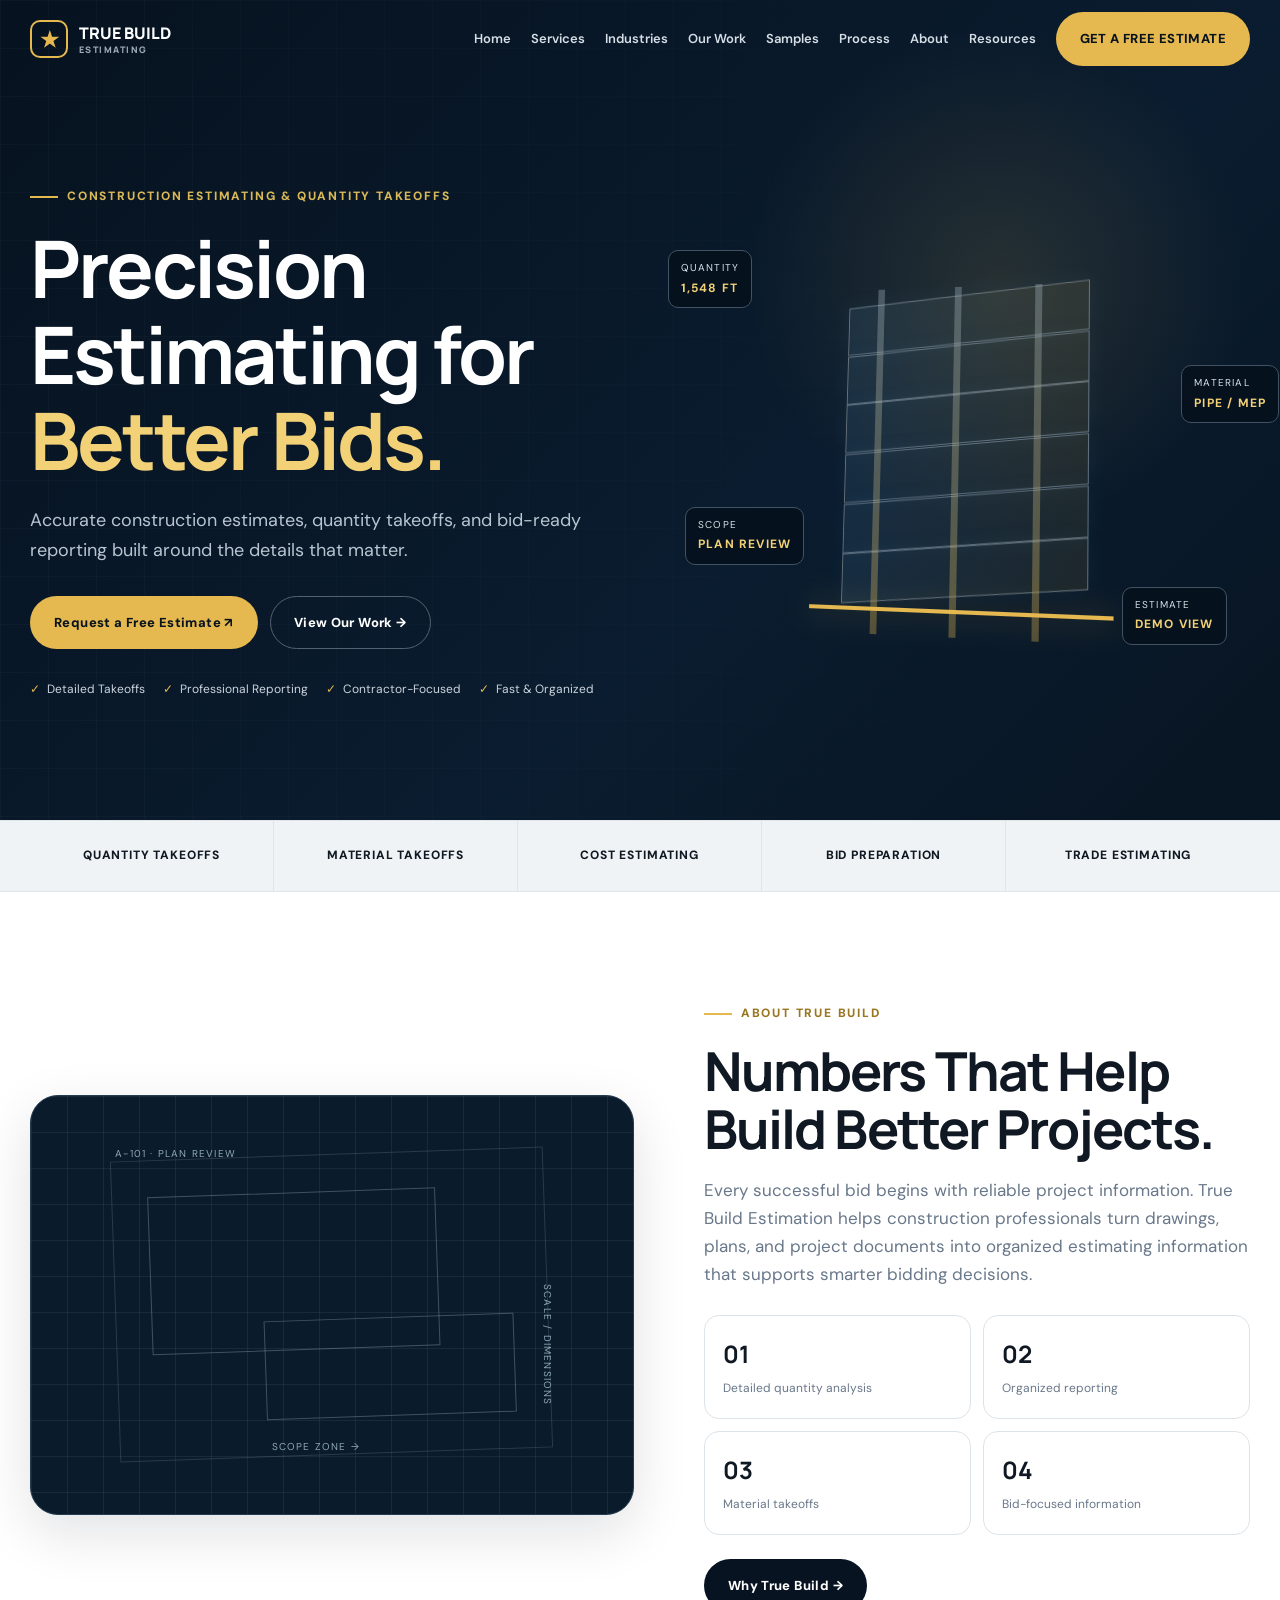
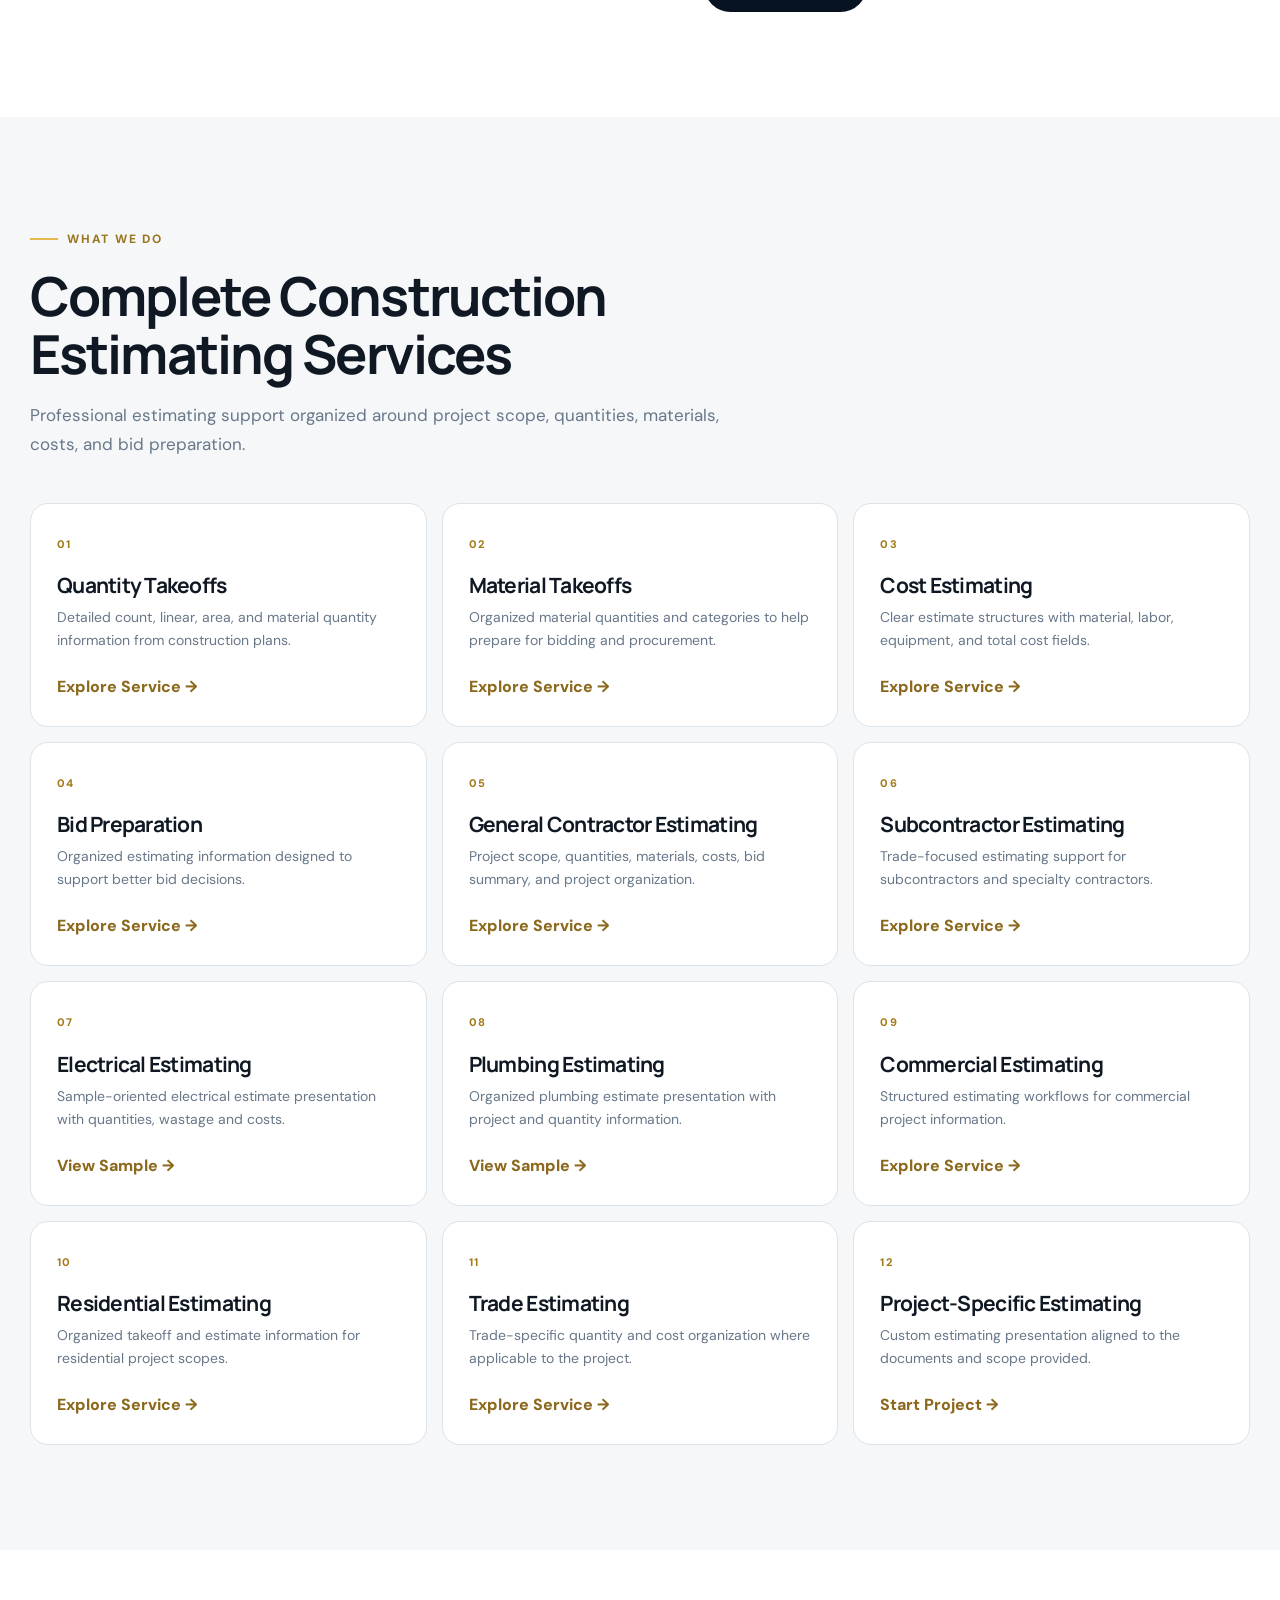
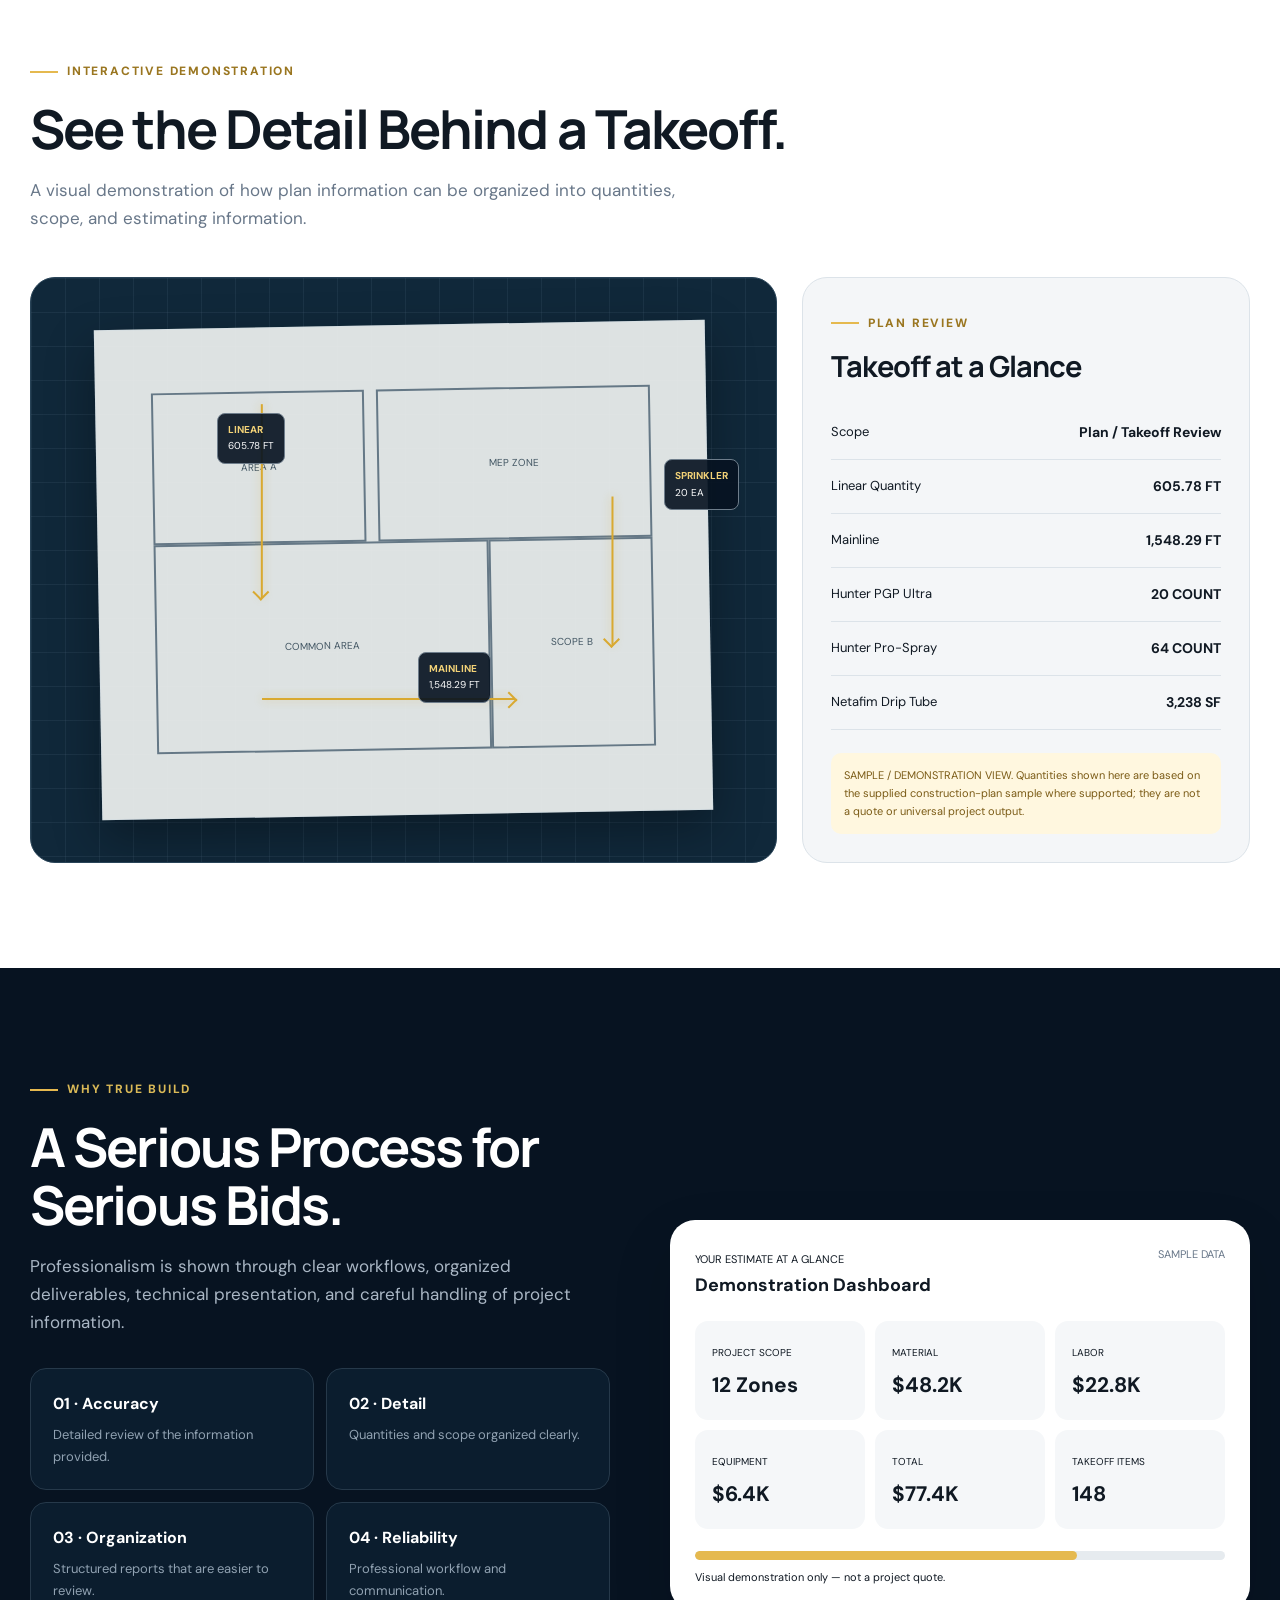
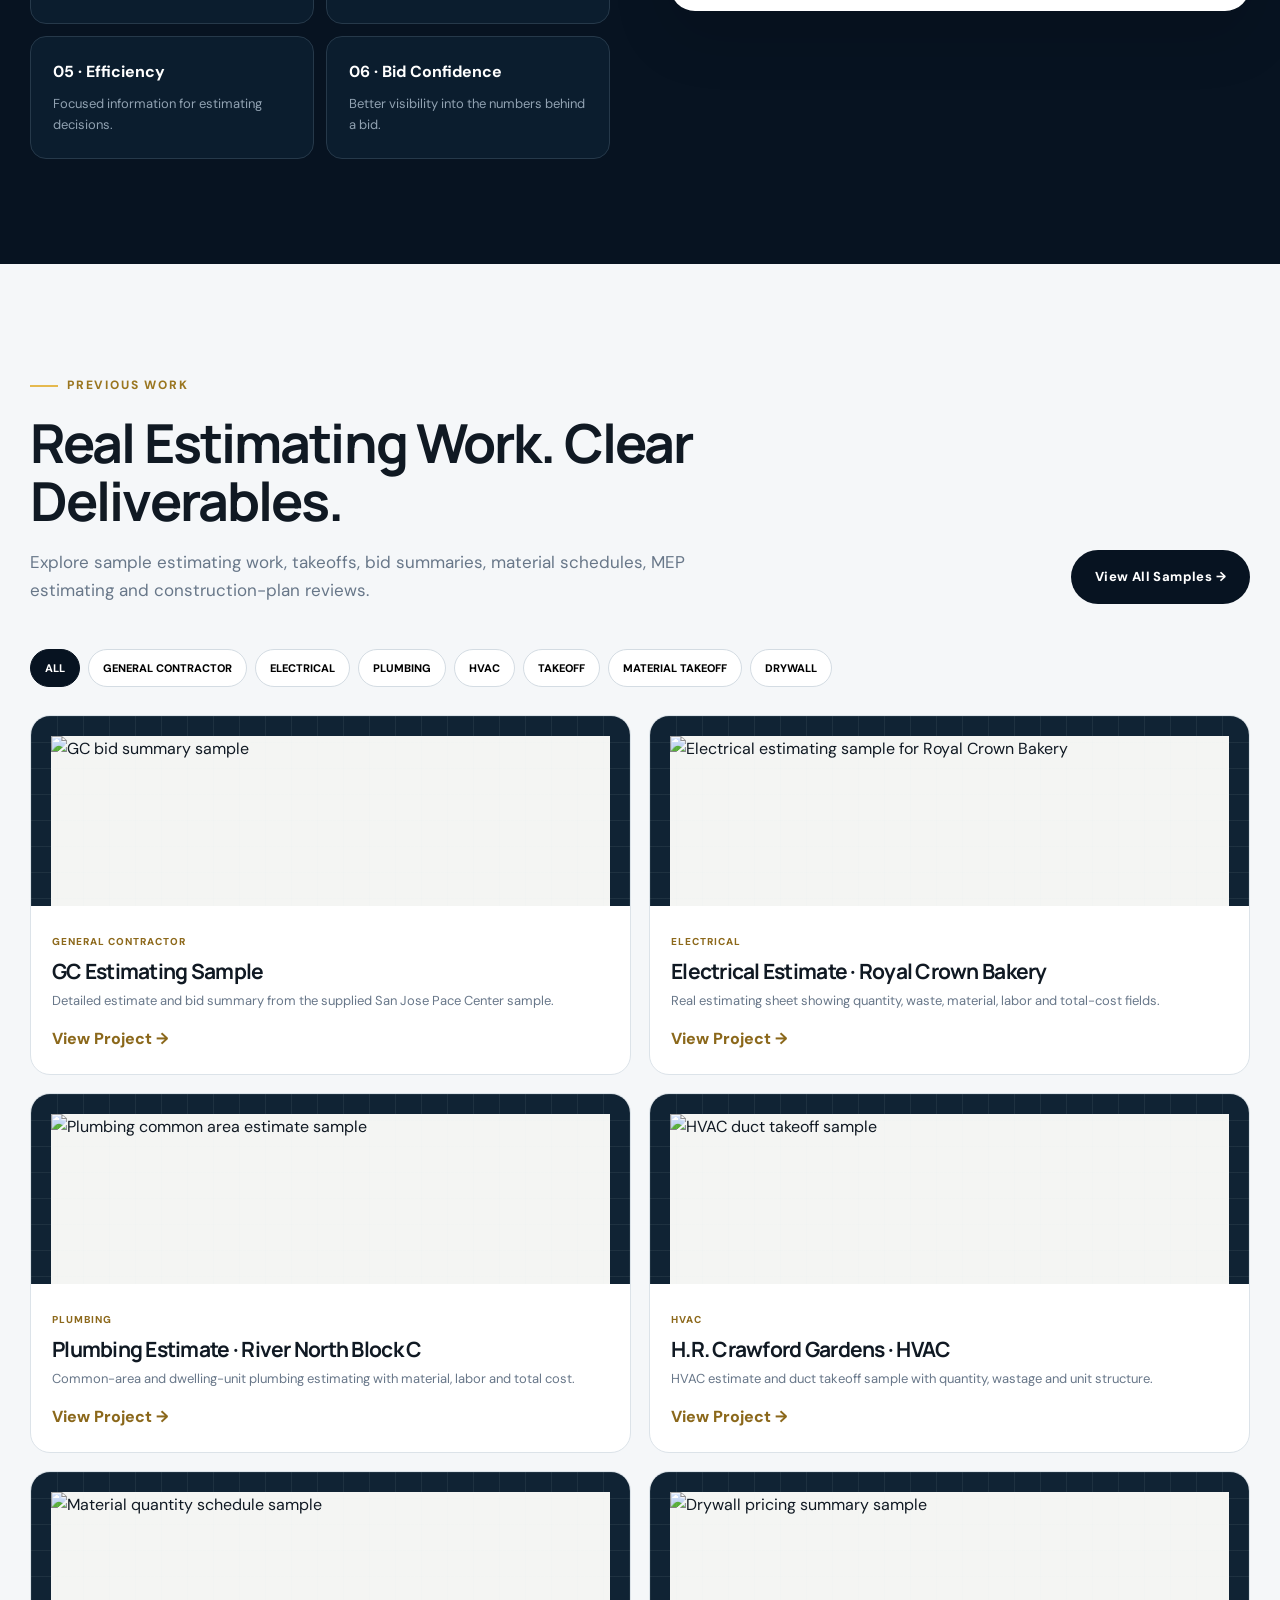
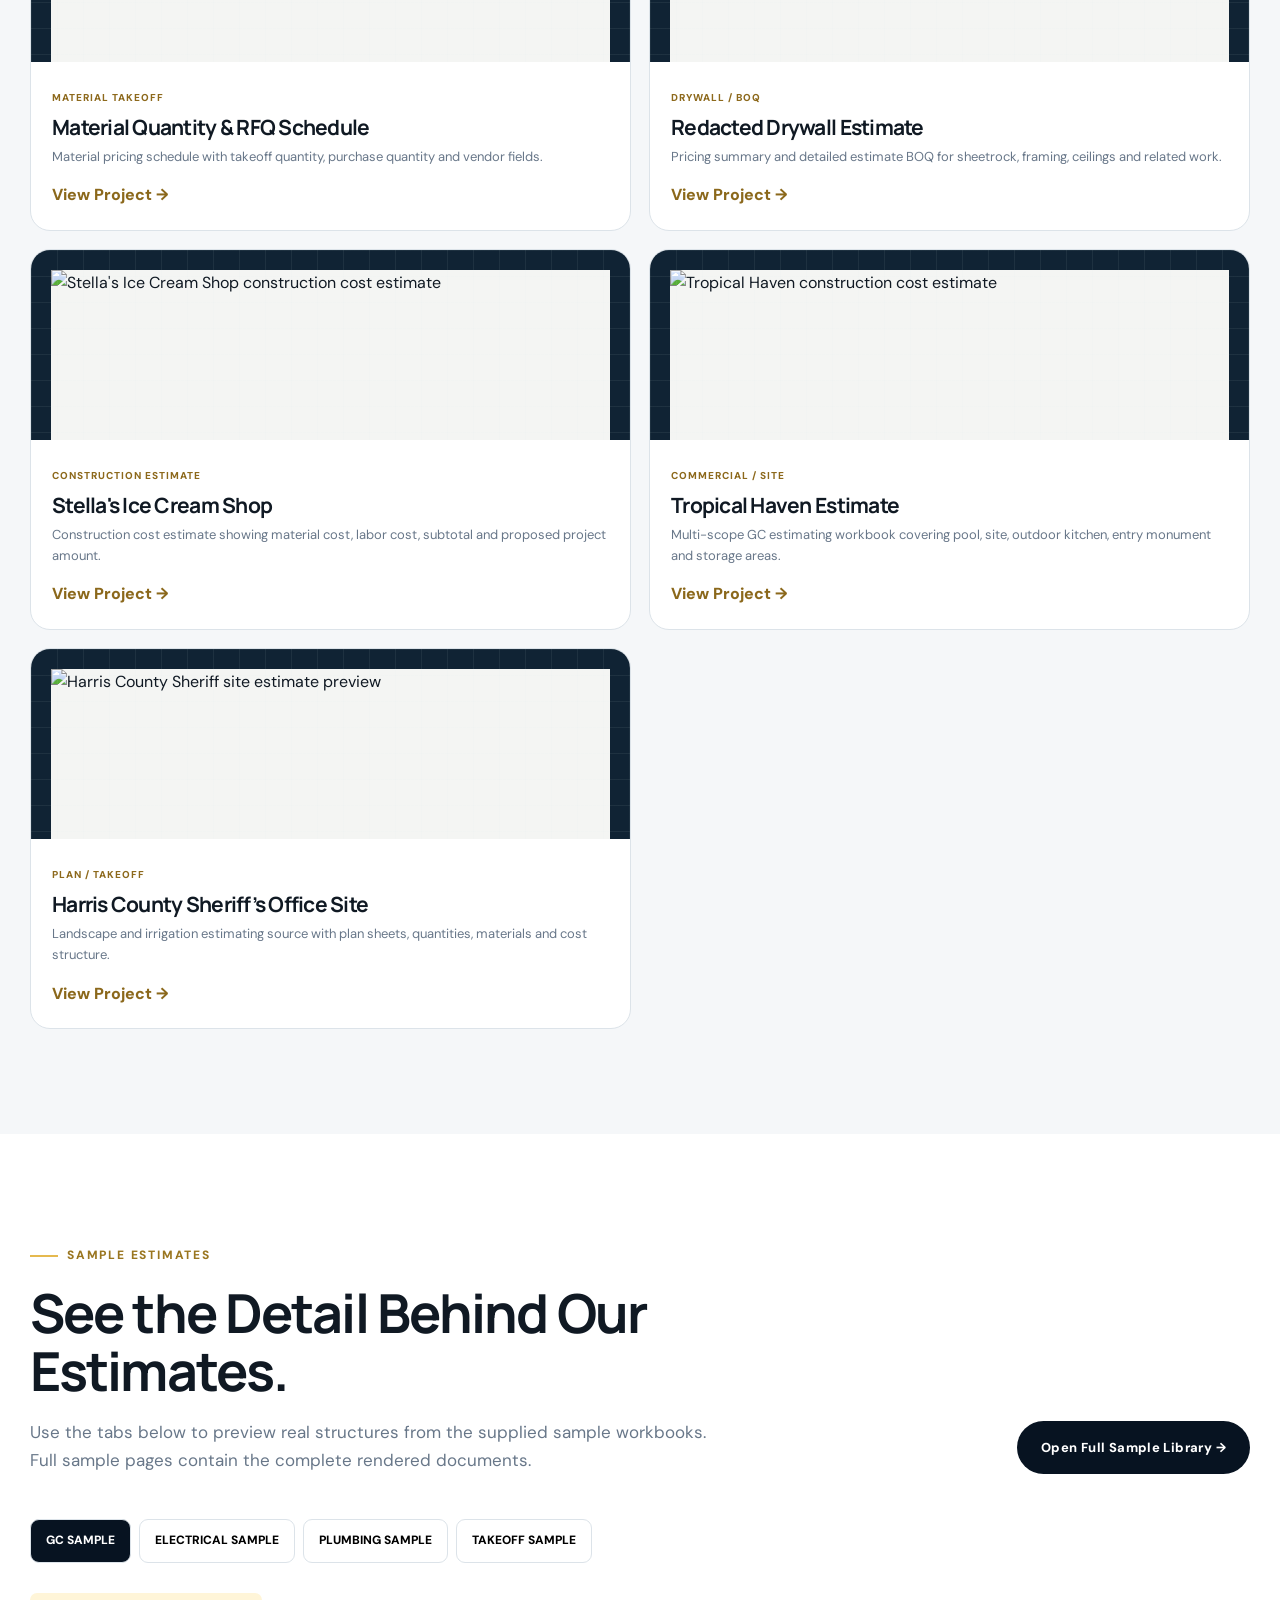
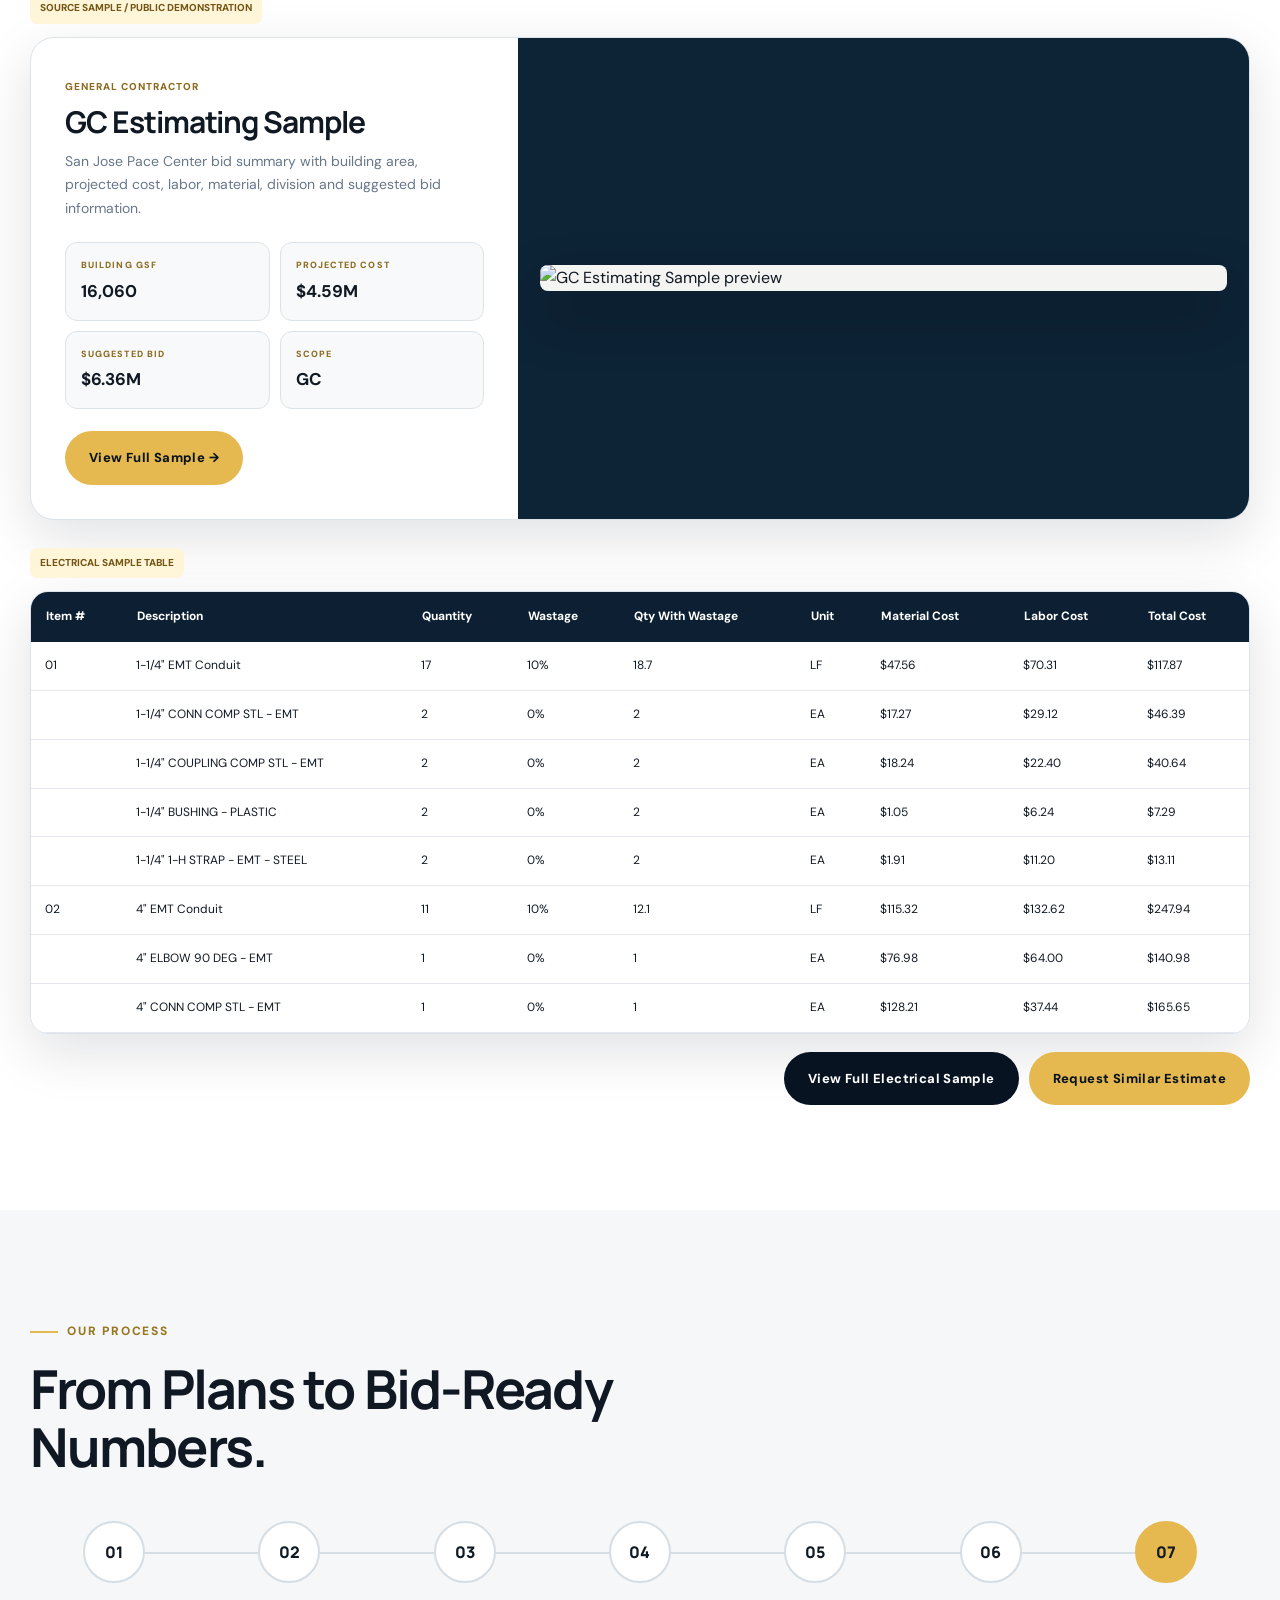
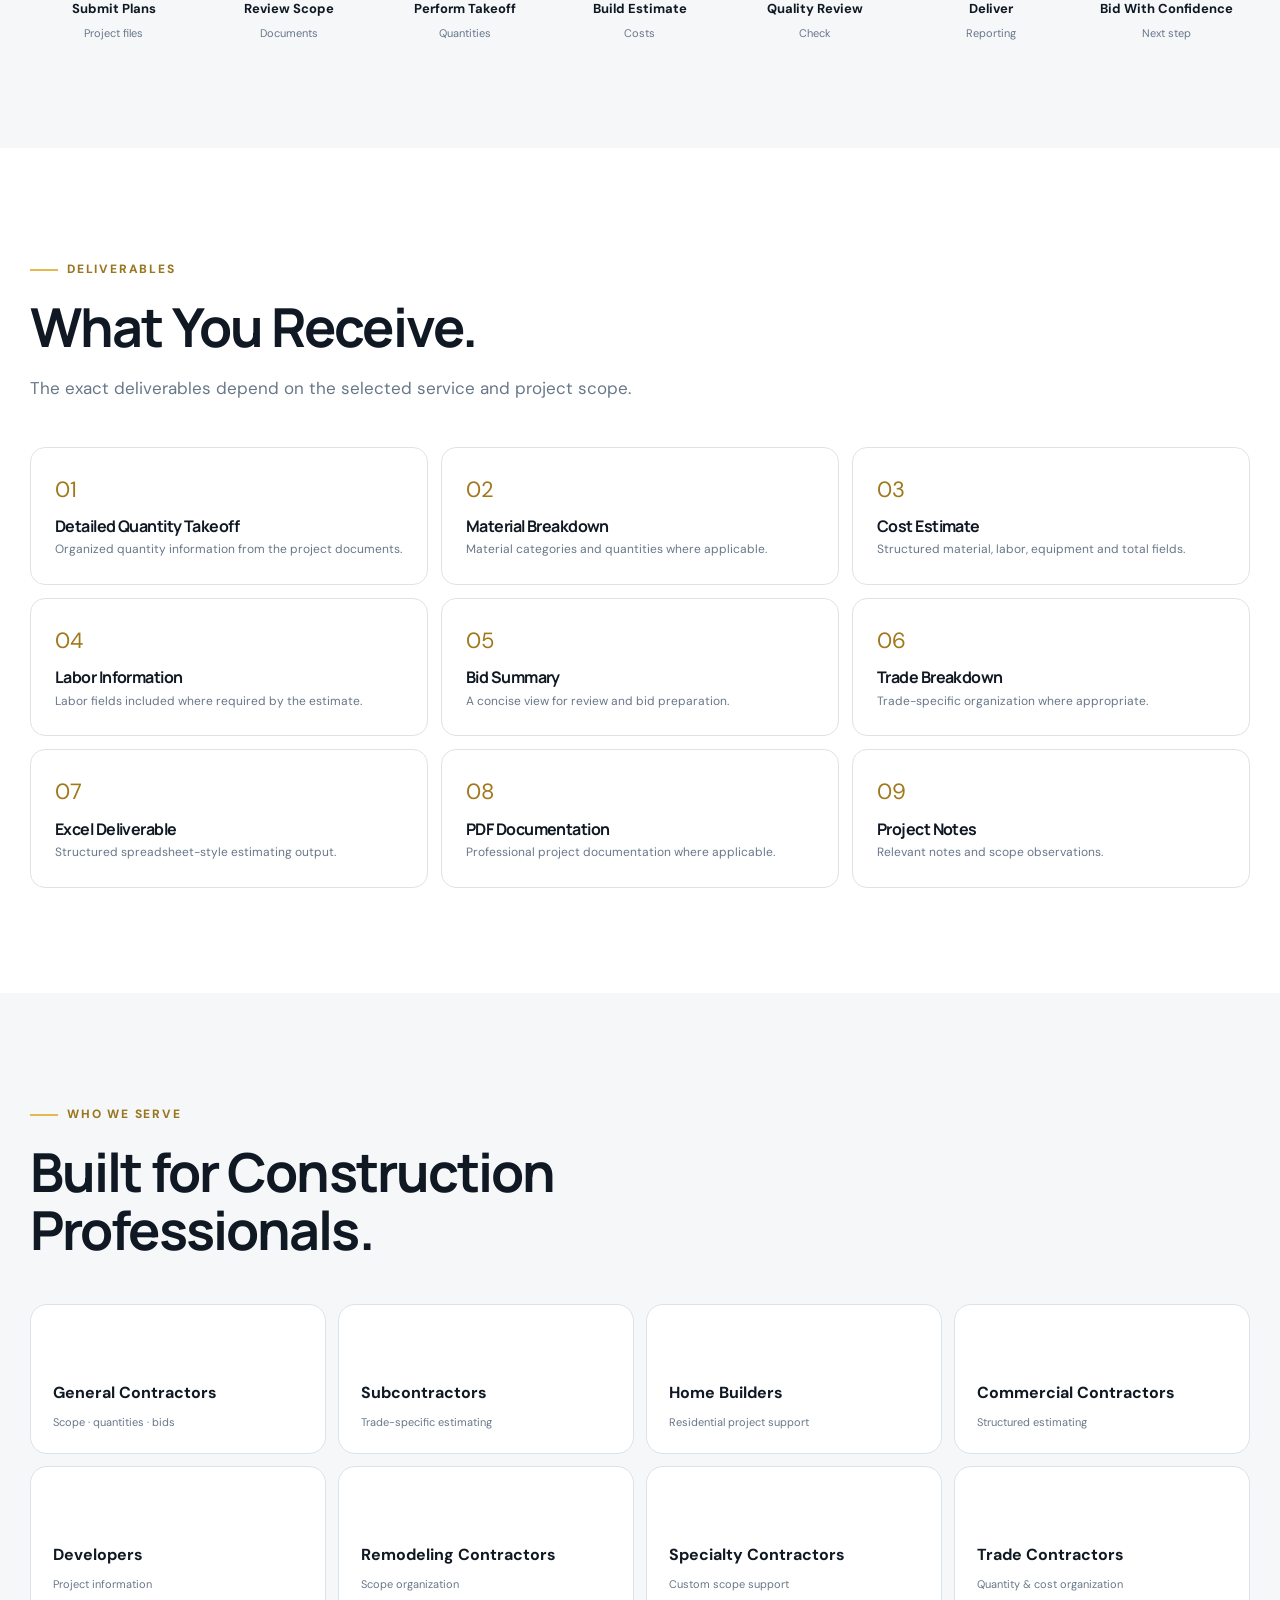
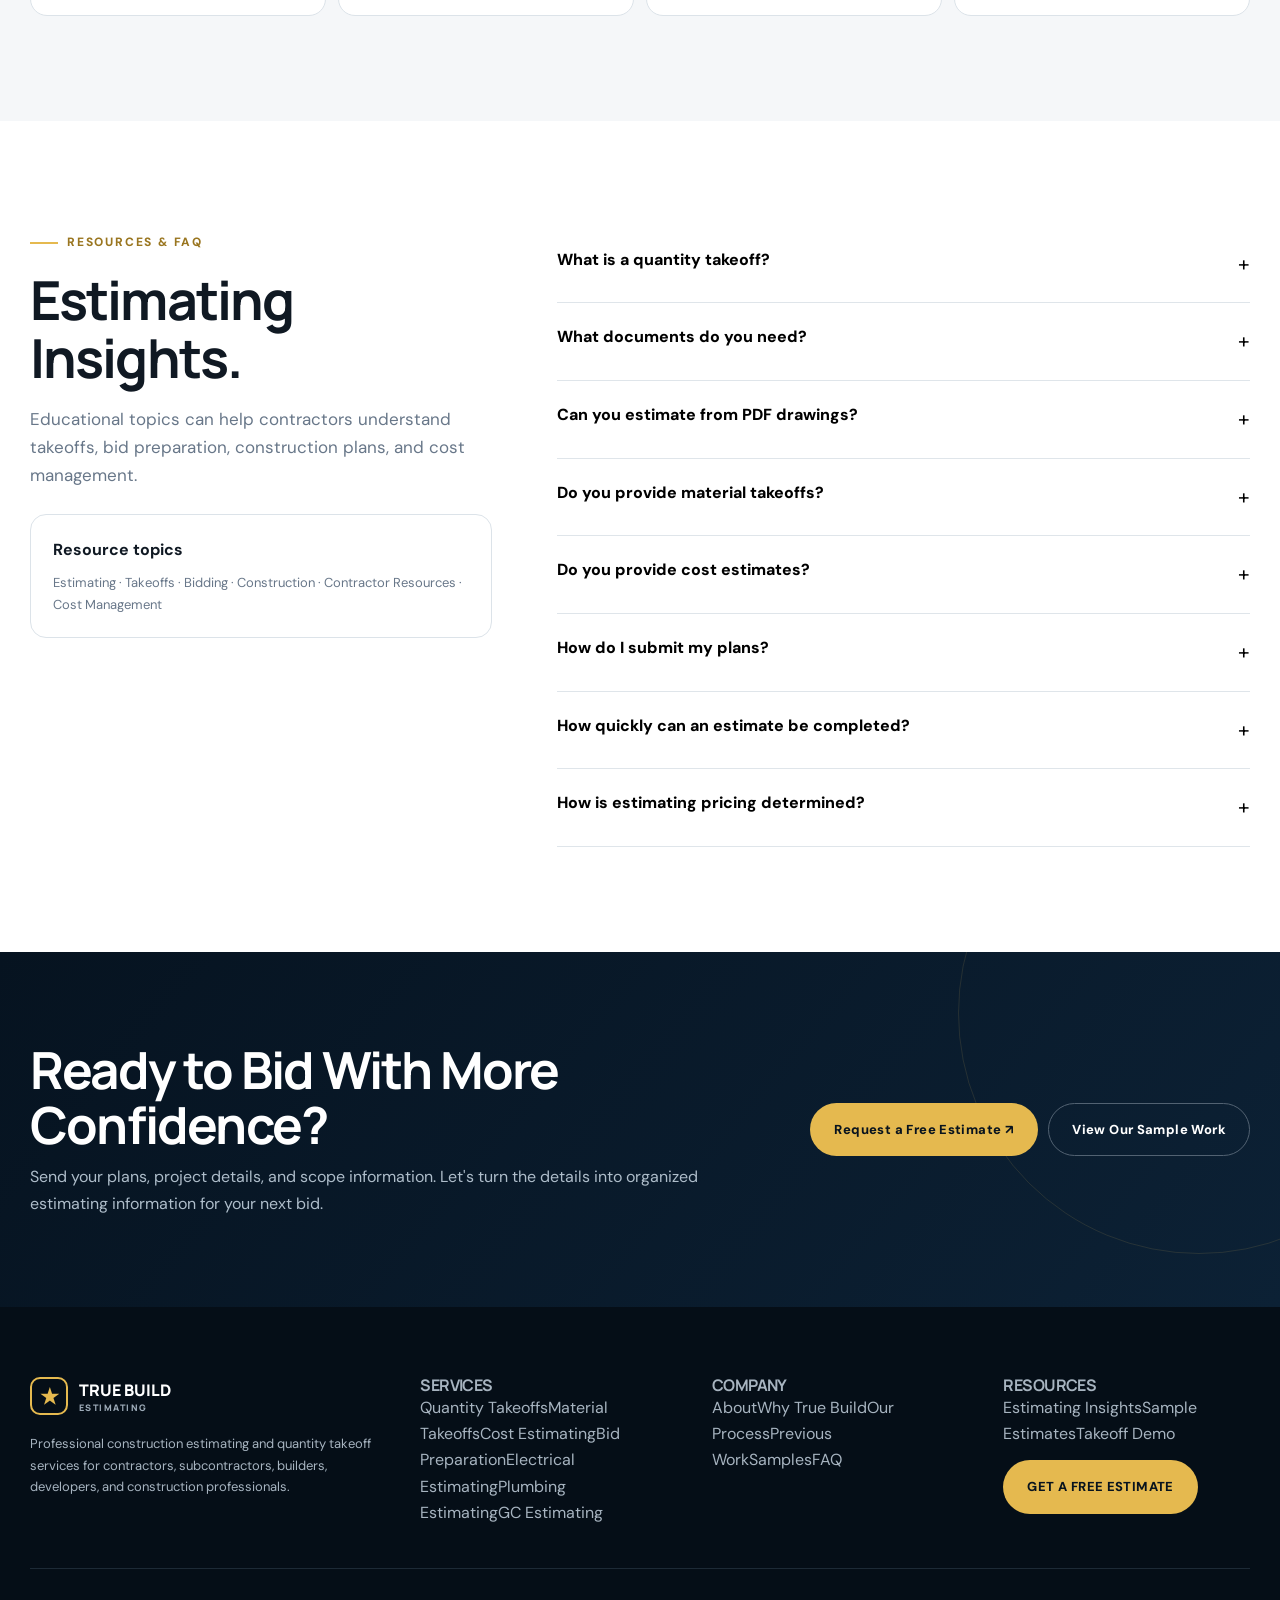
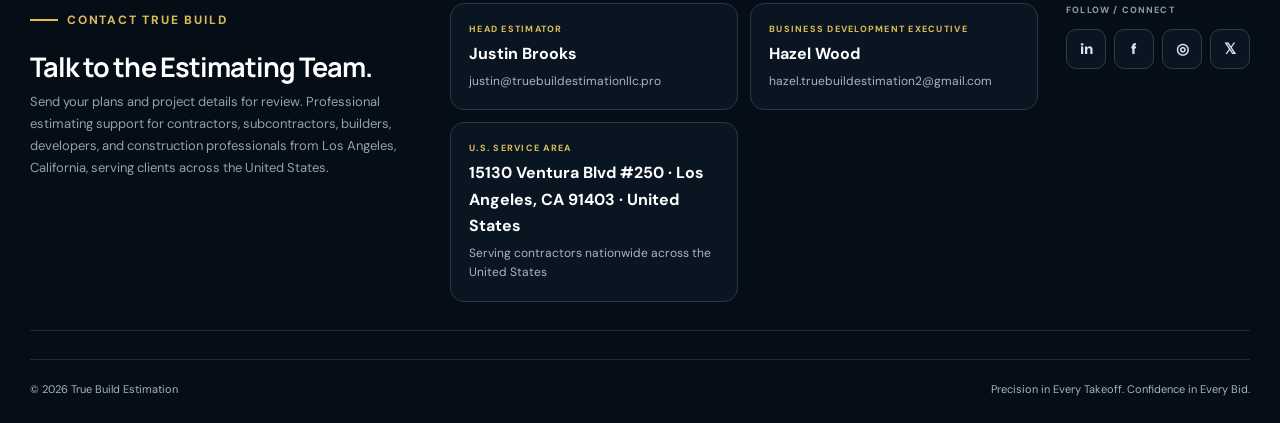
==== commit 70847c02: "Add files via upload" ====
--- a/index.html
+++ b/index.html
@@ -29,7 +29,7 @@
       <a href="#home">Home</a><a href="#services">Services</a><a href="#industries">Industries</a>
       <a href="#portfolio">Our Work</a><a href="#samples">Samples</a><a href="#process">Process</a>
       <a href="#about">About</a><a href="#resources">Resources</a>
-      <a class="btn btn-gold" href="contact.html">GET A FREE ESTIMATE</a>
+      <a class="btn btn-gold" href="./contact.html">GET A FREE ESTIMATE</a>
     </nav>
     <button class="menu" id="menuBtn" aria-label="Open menu">☰</button>
   </div>
@@ -44,7 +44,7 @@
       <h1>Precision Estimating for <em>Better Bids.</em></h1>
       <p>Accurate construction estimates, quantity takeoffs, and bid-ready reporting built around the details that matter.</p>
       <div class="hero-actions">
-        <a class="btn btn-gold" href="contact.html">Request a Free Estimate ↗</a>
+        <a class="btn btn-gold" href="./contact.html">Request a Free Estimate ↗</a>
         <a class="btn btn-white" href="#portfolio">View Our Work →</a>
       </div>
       <div class="trust-mini">
@@ -156,7 +156,7 @@
    <h2 class="section-title">Real Estimating Work. Clear Deliverables.</h2>
    <p class="section-copy">Explore sample estimating work, takeoffs, bid summaries, material schedules, MEP estimating and construction-plan reviews.</p>
   </div>
-  <a class="btn btn-dark" href="samples.html">View All Samples →</a>
+  <a class="btn btn-dark" href="./samples.html">View All Samples →</a>
  </div>
 
  <div class="filters" role="tablist" aria-label="Previous work filters">
@@ -172,48 +172,48 @@
 
  <div class="project-grid">
   <article class="project reveal" data-cat="gc">
-   <a class="project-visual" href="samples.html#gc" aria-label="View detailed sample"><img src="assets/samples/gc-sample-2.svg" alt="GC bid summary sample"></a>
-   <div class="project-body"><span class="tag">General Contractor</span><h3>GC Estimating Sample</h3><p>Detailed estimate and bid summary from the supplied San Jose Pace Center sample.</p><a class="btn-link" href="samples.html#gc">View Project →</a></div>
+   <a class="project-visual" href="./samples.html#gc" aria-label="View detailed sample"><img src="assets/samples/gc-sample-2.webp" alt="GC bid summary sample"></a>
+   <div class="project-body"><span class="tag">General Contractor</span><h3>GC Estimating Sample</h3><p>Detailed estimate and bid summary from the supplied San Jose Pace Center sample.</p><a class="btn-link" href="./samples.html#gc">View Project →</a></div>
   </article>
 
   <article class="project reveal" data-cat="electrical">
-   <a class="project-visual" href="samples.html#electrical" aria-label="View detailed sample"><img src="assets/samples/electrical-1.svg" alt="Electrical estimating sample for Royal Crown Bakery"></a>
-   <div class="project-body"><span class="tag">Electrical</span><h3>Electrical Estimate · Royal Crown Bakery</h3><p>Real estimating sheet showing quantity, waste, material, labor and total-cost fields.</p><a class="btn-link" href="samples.html#electrical">View Project →</a></div>
+   <a class="project-visual" href="./samples.html#electrical" aria-label="View detailed sample"><img src="assets/samples/electrical-1.webp" alt="Electrical estimating sample for Royal Crown Bakery"></a>
+   <div class="project-body"><span class="tag">Electrical</span><h3>Electrical Estimate · Royal Crown Bakery</h3><p>Real estimating sheet showing quantity, waste, material, labor and total-cost fields.</p><a class="btn-link" href="./samples.html#electrical">View Project →</a></div>
   </article>
 
   <article class="project reveal" data-cat="plumbing">
-   <a class="project-visual" href="samples.html#plumbing" aria-label="View detailed sample"><img src="assets/samples/plumbing-2.svg" alt="Plumbing common area estimate sample"></a>
-   <div class="project-body"><span class="tag">Plumbing</span><h3>Plumbing Estimate · River North Block C</h3><p>Common-area and dwelling-unit plumbing estimating with material, labor and total cost.</p><a class="btn-link" href="samples.html#plumbing">View Project →</a></div>
+   <a class="project-visual" href="./samples.html#plumbing" aria-label="View detailed sample"><img src="assets/samples/plumbing-2.webp" alt="Plumbing common area estimate sample"></a>
+   <div class="project-body"><span class="tag">Plumbing</span><h3>Plumbing Estimate · River North Block C</h3><p>Common-area and dwelling-unit plumbing estimating with material, labor and total cost.</p><a class="btn-link" href="./samples.html#plumbing">View Project →</a></div>
   </article>
 
   <article class="project reveal" data-cat="hvac">
-   <a class="project-visual" href="samples.html#hvac" aria-label="View detailed sample"><img src="assets/samples/hvac-2.svg" alt="HVAC duct takeoff sample"></a>
-   <div class="project-body"><span class="tag">HVAC</span><h3>H.R. Crawford Gardens · HVAC</h3><p>HVAC estimate and duct takeoff sample with quantity, wastage and unit structure.</p><a class="btn-link" href="samples.html#hvac">View Project →</a></div>
+   <a class="project-visual" href="./samples.html#hvac" aria-label="View detailed sample"><img src="assets/samples/hvac-2.webp" alt="HVAC duct takeoff sample"></a>
+   <div class="project-body"><span class="tag">HVAC</span><h3>H.R. Crawford Gardens · HVAC</h3><p>HVAC estimate and duct takeoff sample with quantity, wastage and unit structure.</p><a class="btn-link" href="./samples.html#hvac">View Project →</a></div>
   </article>
 
   <article class="project reveal" data-cat="material">
-   <a class="project-visual" href="samples.html#material" aria-label="View detailed sample"><img src="assets/samples/material-list-1.svg" alt="Material quantity schedule sample"></a>
-   <div class="project-body"><span class="tag">Material Takeoff</span><h3>Material Quantity & RFQ Schedule</h3><p>Material pricing schedule with takeoff quantity, purchase quantity and vendor fields.</p><a class="btn-link" href="samples.html#material">View Project →</a></div>
+   <a class="project-visual" href="./samples.html#material" aria-label="View detailed sample"><img src="assets/samples/material-list-1.webp" alt="Material quantity schedule sample"></a>
+   <div class="project-body"><span class="tag">Material Takeoff</span><h3>Material Quantity & RFQ Schedule</h3><p>Material pricing schedule with takeoff quantity, purchase quantity and vendor fields.</p><a class="btn-link" href="./samples.html#material">View Project →</a></div>
   </article>
 
   <article class="project reveal" data-cat="drywall material">
-   <a class="project-visual" href="samples.html#drywall" aria-label="View detailed sample"><img src="assets/samples/drywall-1.svg" alt="Drywall pricing summary sample"></a>
-   <div class="project-body"><span class="tag">Drywall / BOQ</span><h3>Redacted Drywall Estimate</h3><p>Pricing summary and detailed estimate BOQ for sheetrock, framing, ceilings and related work.</p><a class="btn-link" href="samples.html#drywall">View Project →</a></div>
+   <a class="project-visual" href="./samples.html#drywall" aria-label="View detailed sample"><img src="assets/samples/drywall-1.webp" alt="Drywall pricing summary sample"></a>
+   <div class="project-body"><span class="tag">Drywall / BOQ</span><h3>Redacted Drywall Estimate</h3><p>Pricing summary and detailed estimate BOQ for sheetrock, framing, ceilings and related work.</p><a class="btn-link" href="./samples.html#drywall">View Project →</a></div>
   </article>
 
   <article class="project reveal" data-cat="gc residential commercial">
-   <a class="project-visual" href="samples.html#stella" aria-label="View detailed sample"><img src="assets/samples/stella-ice-cream-1.svg" alt="Stella's Ice Cream Shop construction cost estimate"></a>
-   <div class="project-body"><span class="tag">Construction Estimate</span><h3>Stella's Ice Cream Shop</h3><p>Construction cost estimate showing material cost, labor cost, subtotal and proposed project amount.</p><a class="btn-link" href="samples.html#stella">View Project →</a></div>
+   <a class="project-visual" href="./samples.html#stella" aria-label="View detailed sample"><img src="assets/samples/stella-ice-cream-1.webp" alt="Stella's Ice Cream Shop construction cost estimate"></a>
+   <div class="project-body"><span class="tag">Construction Estimate</span><h3>Stella's Ice Cream Shop</h3><p>Construction cost estimate showing material cost, labor cost, subtotal and proposed project amount.</p><a class="btn-link" href="./samples.html#stella">View Project →</a></div>
   </article>
 
   <article class="project reveal" data-cat="gc commercial">
-   <a class="project-visual" href="samples.html#tropical" aria-label="View detailed sample"><img src="assets/samples/tropical-haven-1.svg" alt="Tropical Haven construction cost estimate"></a>
-   <div class="project-body"><span class="tag">Commercial / Site</span><h3>Tropical Haven Estimate</h3><p>Multi-scope GC estimating workbook covering pool, site, outdoor kitchen, entry monument and storage areas.</p><a class="btn-link" href="samples.html#tropical">View Project →</a></div>
+   <a class="project-visual" href="./samples.html#tropical" aria-label="View detailed sample"><img src="assets/samples/tropical-haven-1.webp" alt="Tropical Haven construction cost estimate"></a>
+   <div class="project-body"><span class="tag">Commercial / Site</span><h3>Tropical Haven Estimate</h3><p>Multi-scope GC estimating workbook covering pool, site, outdoor kitchen, entry monument and storage areas.</p><a class="btn-link" href="./samples.html#tropical">View Project →</a></div>
   </article>
 
   <article class="project reveal" data-cat="takeoff material">
-   <a class="project-visual" href="samples.html#plans" aria-label="View detailed sample"><img src="assets/samples/pdf1/page-1.svg" alt="Harris County Sheriff site estimate preview"></a>
-   <div class="project-body"><span class="tag">Plan / Takeoff</span><h3>Harris County Sheriff’s Office Site</h3><p>Landscape and irrigation estimating source with plan sheets, quantities, materials and cost structure.</p><a class="btn-link" href="samples.html#plans">View Project →</a></div>
+   <a class="project-visual" href="./samples.html#plans" aria-label="View detailed sample"><img src="assets/samples/pdf1/page-1.webp" alt="Harris County Sheriff site estimate preview"></a>
+   <div class="project-body"><span class="tag">Plan / Takeoff</span><h3>Harris County Sheriff’s Office Site</h3><p>Landscape and irrigation estimating source with plan sheets, quantities, materials and cost structure.</p><a class="btn-link" href="./samples.html#plans">View Project →</a></div>
   </article>
  </div>
 </div>
@@ -228,7 +228,7 @@
    <h2 class="section-title">See the Detail Behind Our Estimates.</h2>
    <p class="section-copy">Use the tabs below to preview real structures from the supplied sample workbooks. Full sample pages contain the complete rendered documents.</p>
   </div>
-  <a class="btn btn-dark" href="samples.html">Open Full Sample Library →</a>
+  <a class="btn btn-dark" href="./samples.html">Open Full Sample Library →</a>
  </div>
 
  <div class="sample-tabs" role="tablist">
@@ -245,10 +245,10 @@
    <h3 id="samplePreviewTitle">GC Estimating Sample</h3>
    <p id="samplePreviewText">San Jose Pace Center bid summary with building area, projected cost, labor, material, division and suggested bid information.</p>
    <div class="sample-meta-grid" id="samplePreviewMeta"></div>
-   <a class="btn btn-gold" id="samplePreviewLink" href="samples.html#gc">View Full Sample →</a>
+   <a class="btn btn-gold" id="samplePreviewLink" href="./samples.html#gc">View Full Sample →</a>
   </div>
   <div class="sample-preview-image">
-   <img id="samplePreviewImage" src="assets/samples/gc-sample-2.svg" alt="GC estimating sample preview">
+   <img id="samplePreviewImage" src="assets/samples/gc-sample-2.webp" alt="GC estimating sample preview">
   </div>
  </div>
 
@@ -260,8 +260,8 @@
   </table>
  </div>
  <div class="sample-action-row">
-  <a class="btn btn-dark" href="samples.html#electrical">View Full Electrical Sample</a>
-  <a class="btn btn-gold" href="contact.html">Request Similar Estimate</a>
+  <a class="btn btn-dark" href="./samples.html#electrical">View Full Electrical Sample</a>
+  <a class="btn btn-gold" href="./contact.html">Request Similar Estimate</a>
  </div>
 </div>
 </section>
@@ -330,7 +330,7 @@
 <section class="cta">
 <div class="container">
  <div><h2>Ready to Bid With More Confidence?</h2><p>Send your plans, project details, and scope information. Let's turn the details into organized estimating information for your next bid.</p></div>
- <div style="display:flex;gap:10px;flex-wrap:wrap"><a class="btn btn-gold" href="contact.html">Request a Free Estimate ↗</a><a class="btn btn-white" href="#portfolio">View Our Sample Work</a></div>
+ <div style="display:flex;gap:10px;flex-wrap:wrap"><a class="btn btn-gold" href="./contact.html">Request a Free Estimate ↗</a><a class="btn btn-white" href="#portfolio">View Our Sample Work</a></div>
 </div>
 </section>
 </main>
@@ -341,7 +341,7 @@
   <div class="footer-brand"><a class="logo" href="#home"><span class="logo-mark"></span><span>TRUE BUILD<small>ESTIMATING</small></span></a><p>Professional construction estimating and quantity takeoff services for contractors, subcontractors, builders, developers, and construction professionals.</p></div>
   <div><h4>SERVICES</h4><a href="#services">Quantity Takeoffs</a><a href="#services">Material Takeoffs</a><a href="#services">Cost Estimating</a><a href="#services">Bid Preparation</a><a href="#services">Electrical Estimating</a><a href="#services">Plumbing Estimating</a><a href="#services">GC Estimating</a></div>
   <div><h4>COMPANY</h4><a href="#about">About</a><a href="#why">Why True Build</a><a href="#process">Our Process</a><a href="#portfolio">Previous Work</a><a href="#samples">Samples</a><a href="#resources">FAQ</a></div>
-  <div><h4>RESOURCES</h4><a href="#resources">Estimating Insights</a><a href="samples.html">Sample Estimates</a><a href="#takeoff">Takeoff Demo</a><a class="btn btn-gold" style="margin-top:13px" href="contact.html">GET A FREE ESTIMATE</a></div>
+  <div><h4>RESOURCES</h4><a href="#resources">Estimating Insights</a><a href="./samples.html">Sample Estimates</a><a href="#takeoff">Takeoff Demo</a><a class="btn btn-gold" style="margin-top:13px" href="./contact.html">GET A FREE ESTIMATE</a></div>
  </div>
 
  <div class="footer-contact">
--- a/style.css
+++ b/style.css
@@ -252,3 +252,7 @@
 .sample-thumb a { display:block; width:100%; }
 .sample-thumb a img { cursor:zoom-in; }
 .logo-image { width:210px; height:auto; display:block; }
+
+/* Sample library reliability fixes */
+.sample-section{scroll-margin-top:95px}
+.sample-thumb img,.project-visual img,.sample-preview-image img{background:#f4f5f3}
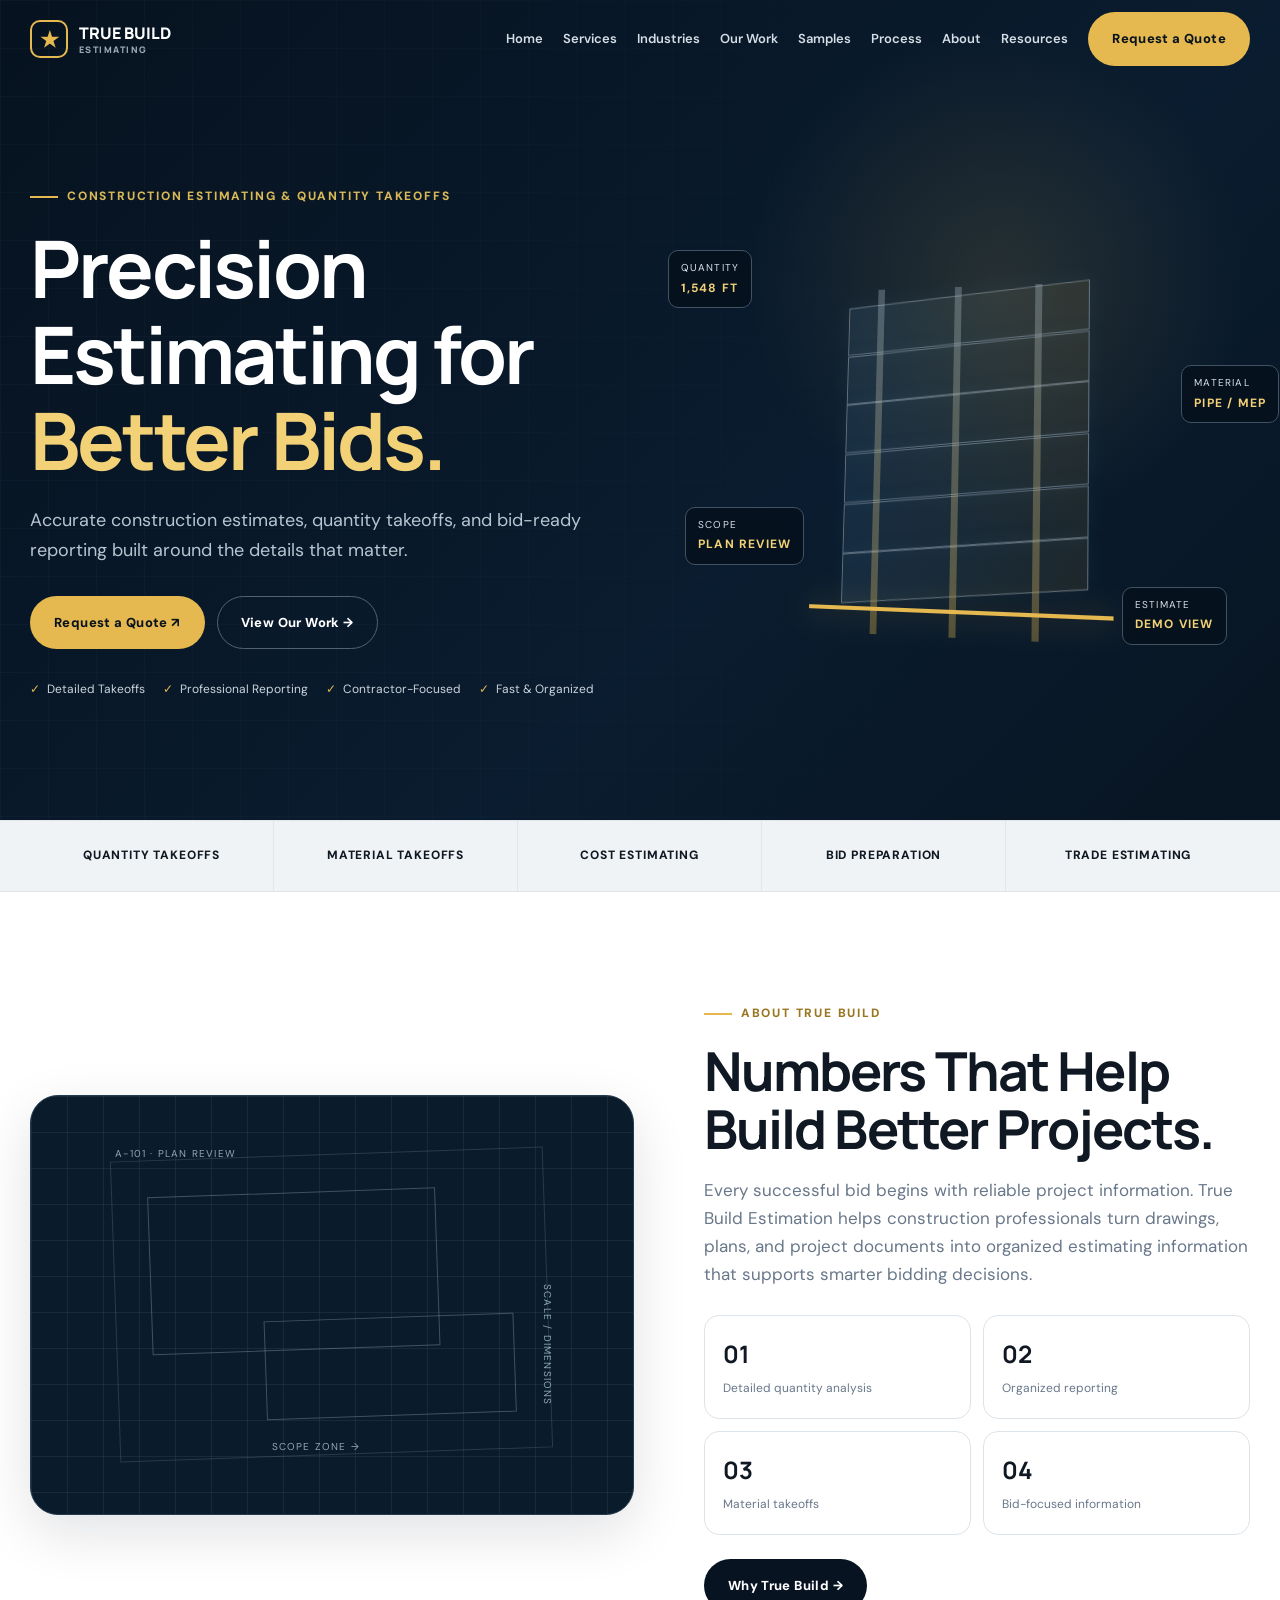
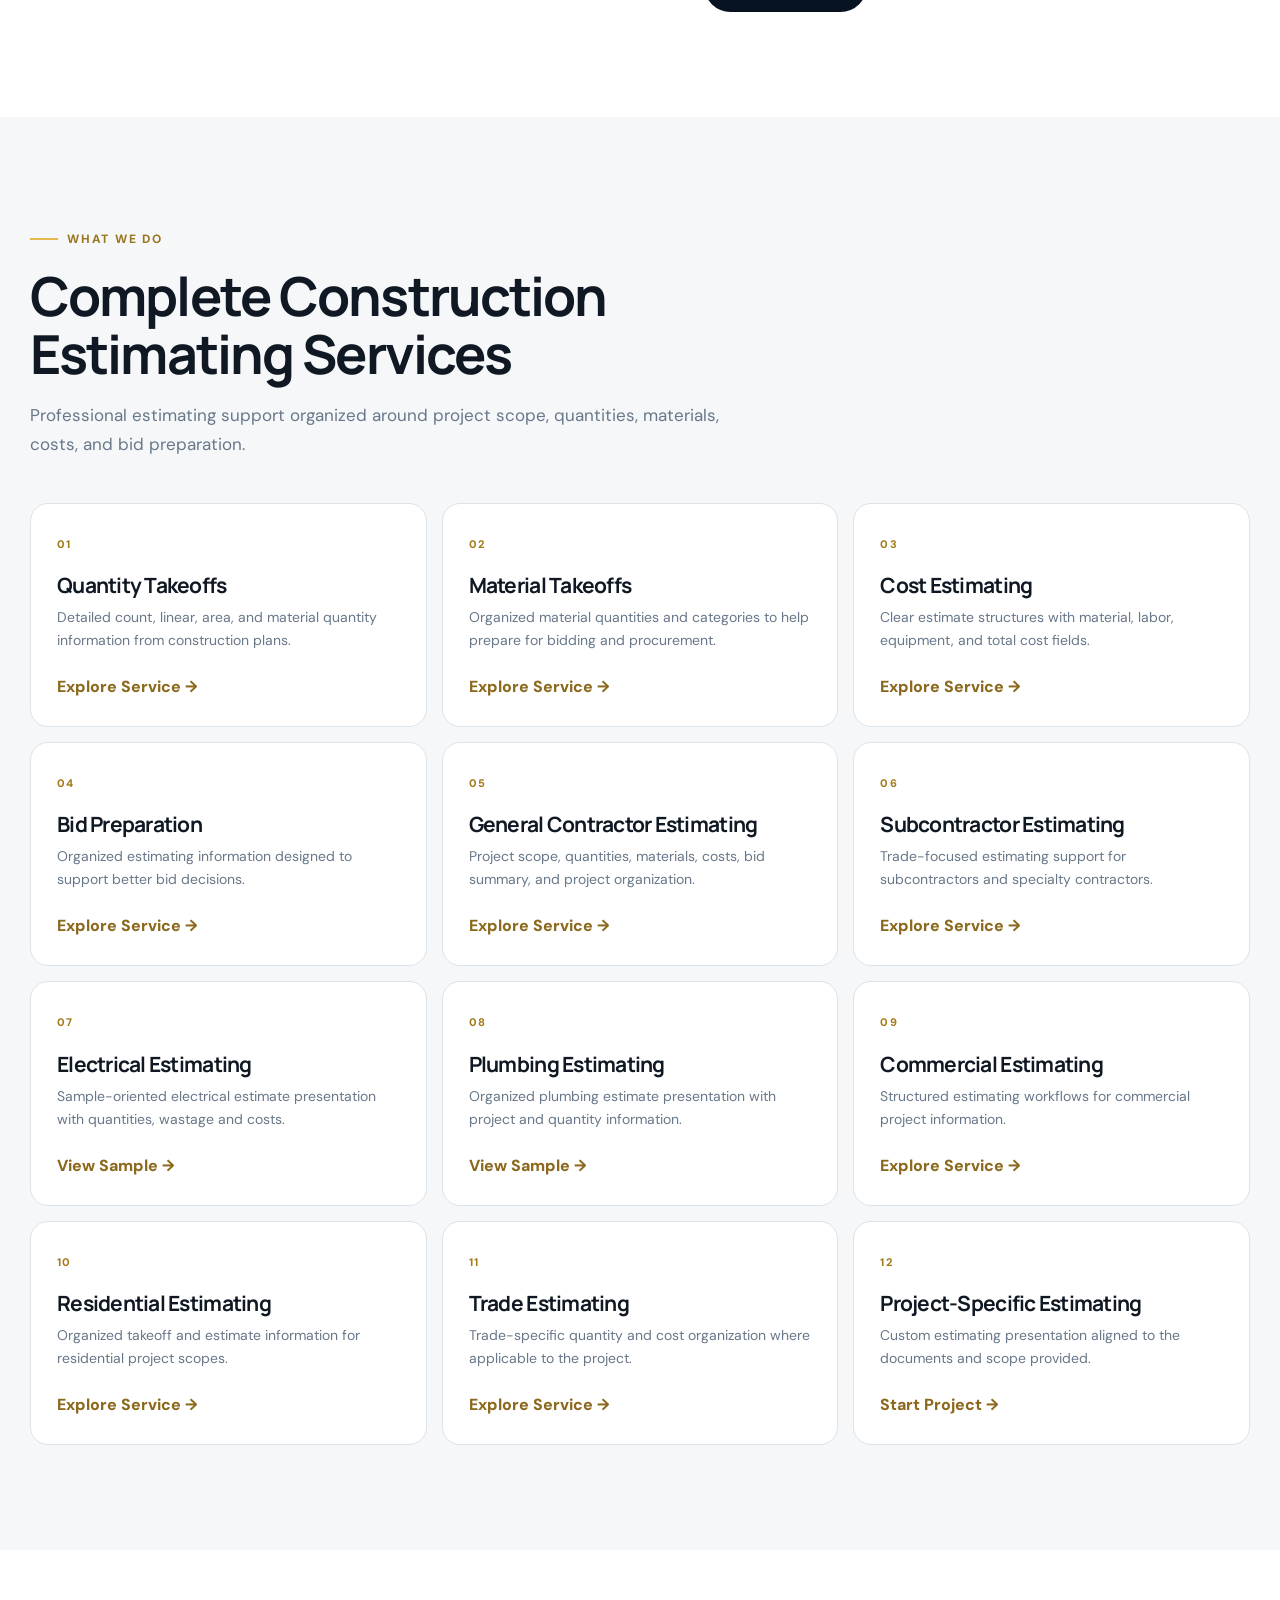
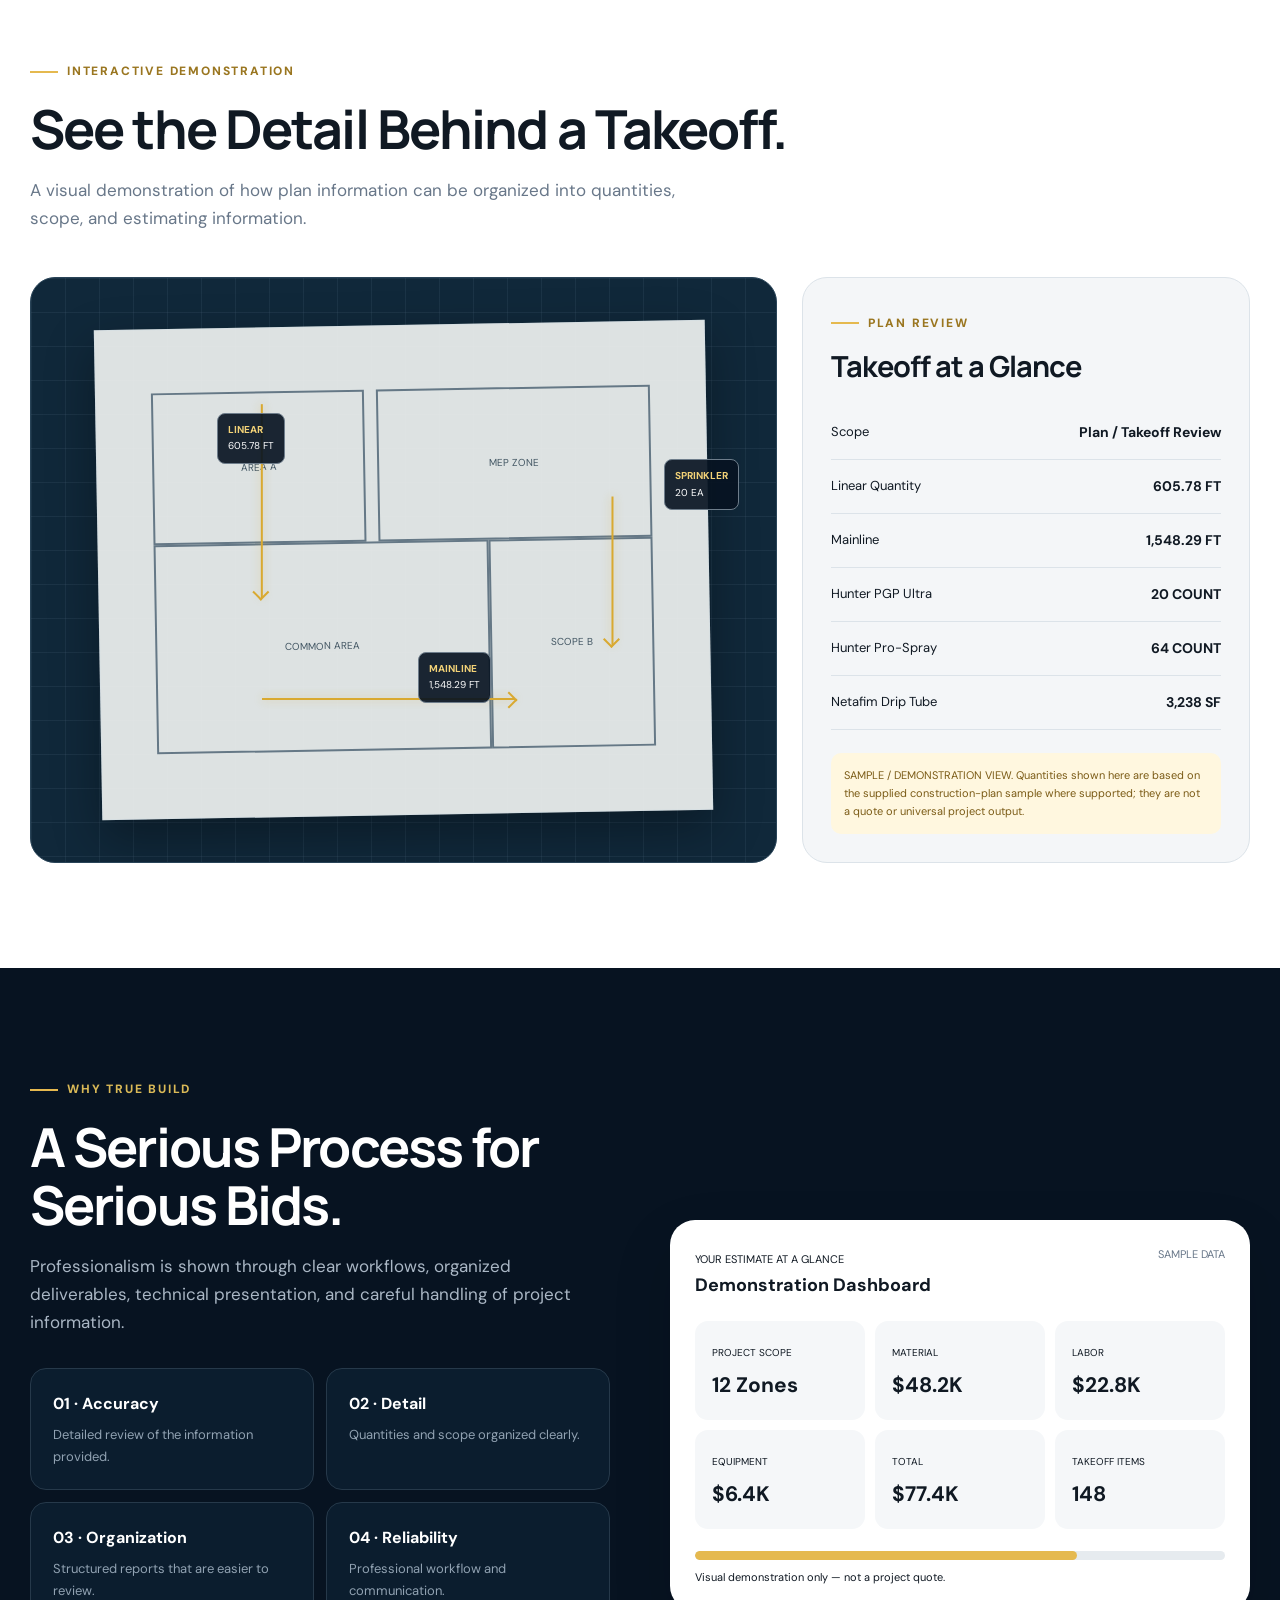
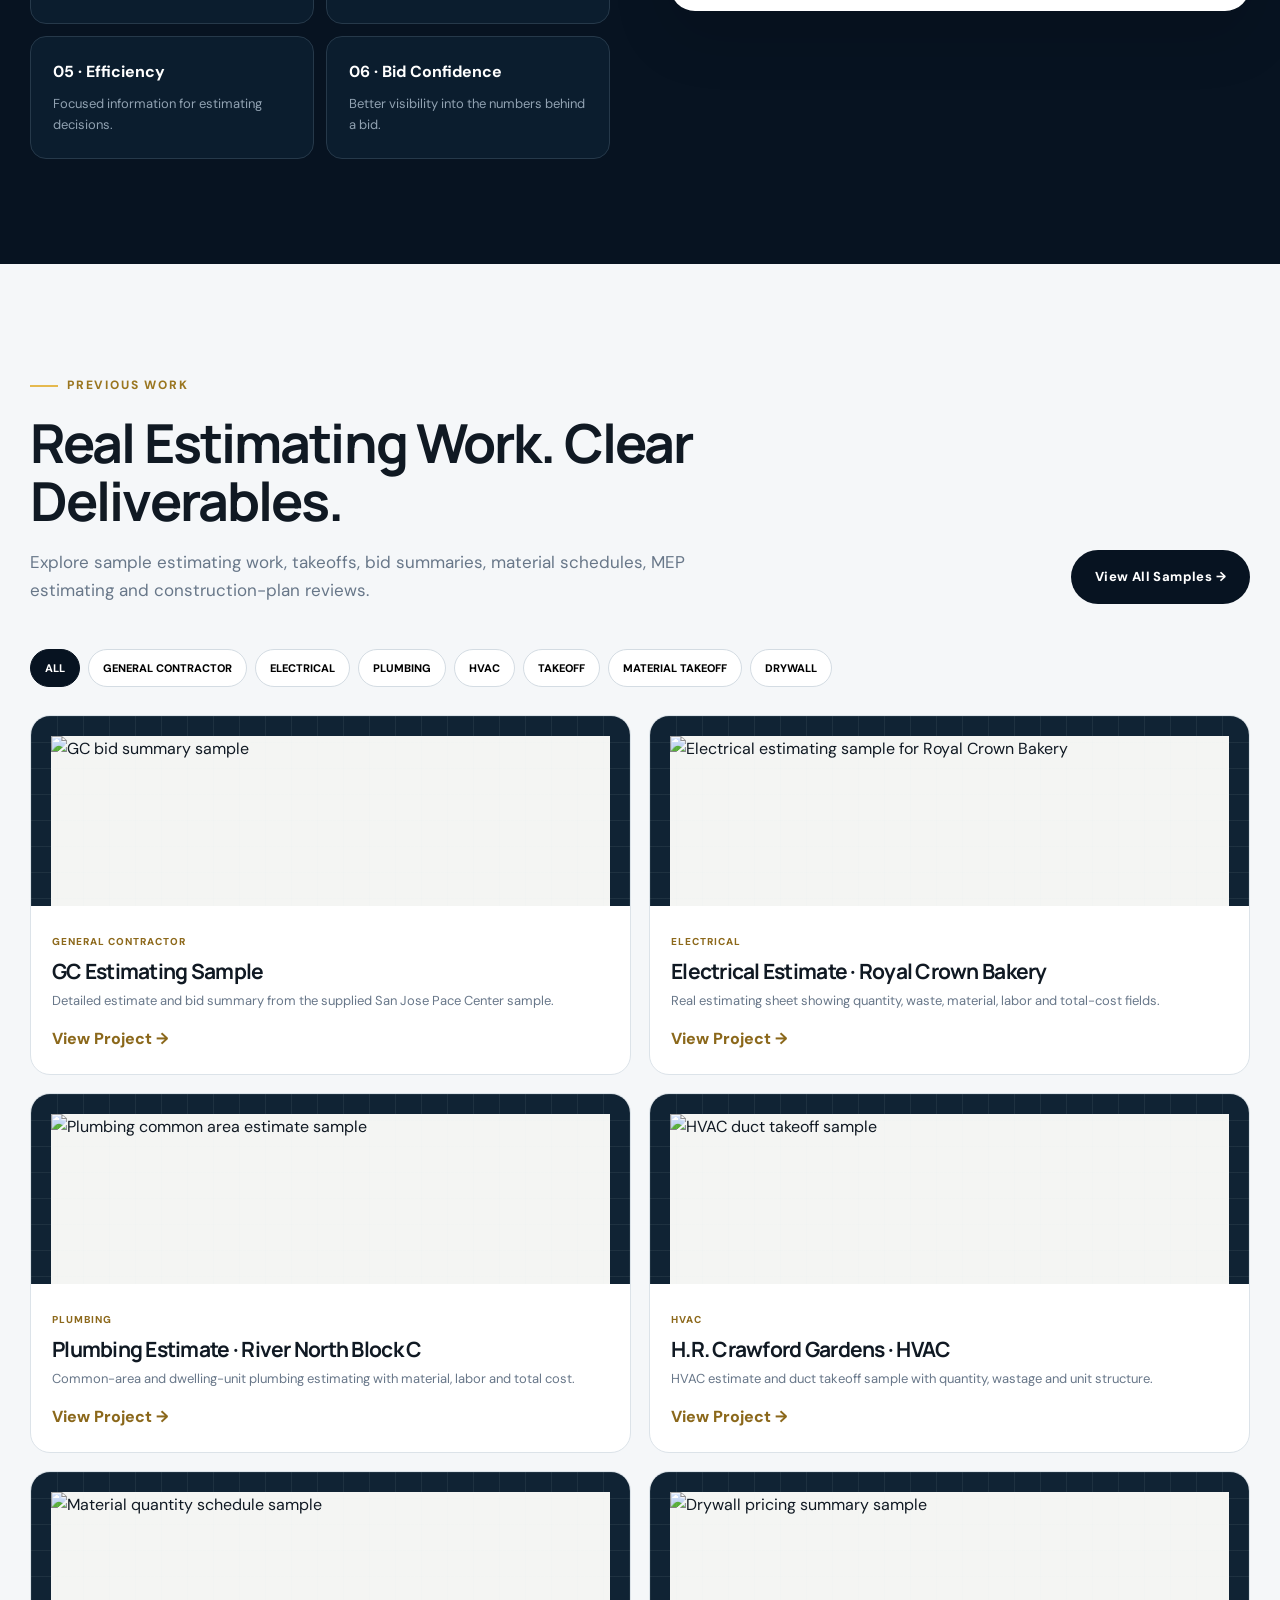
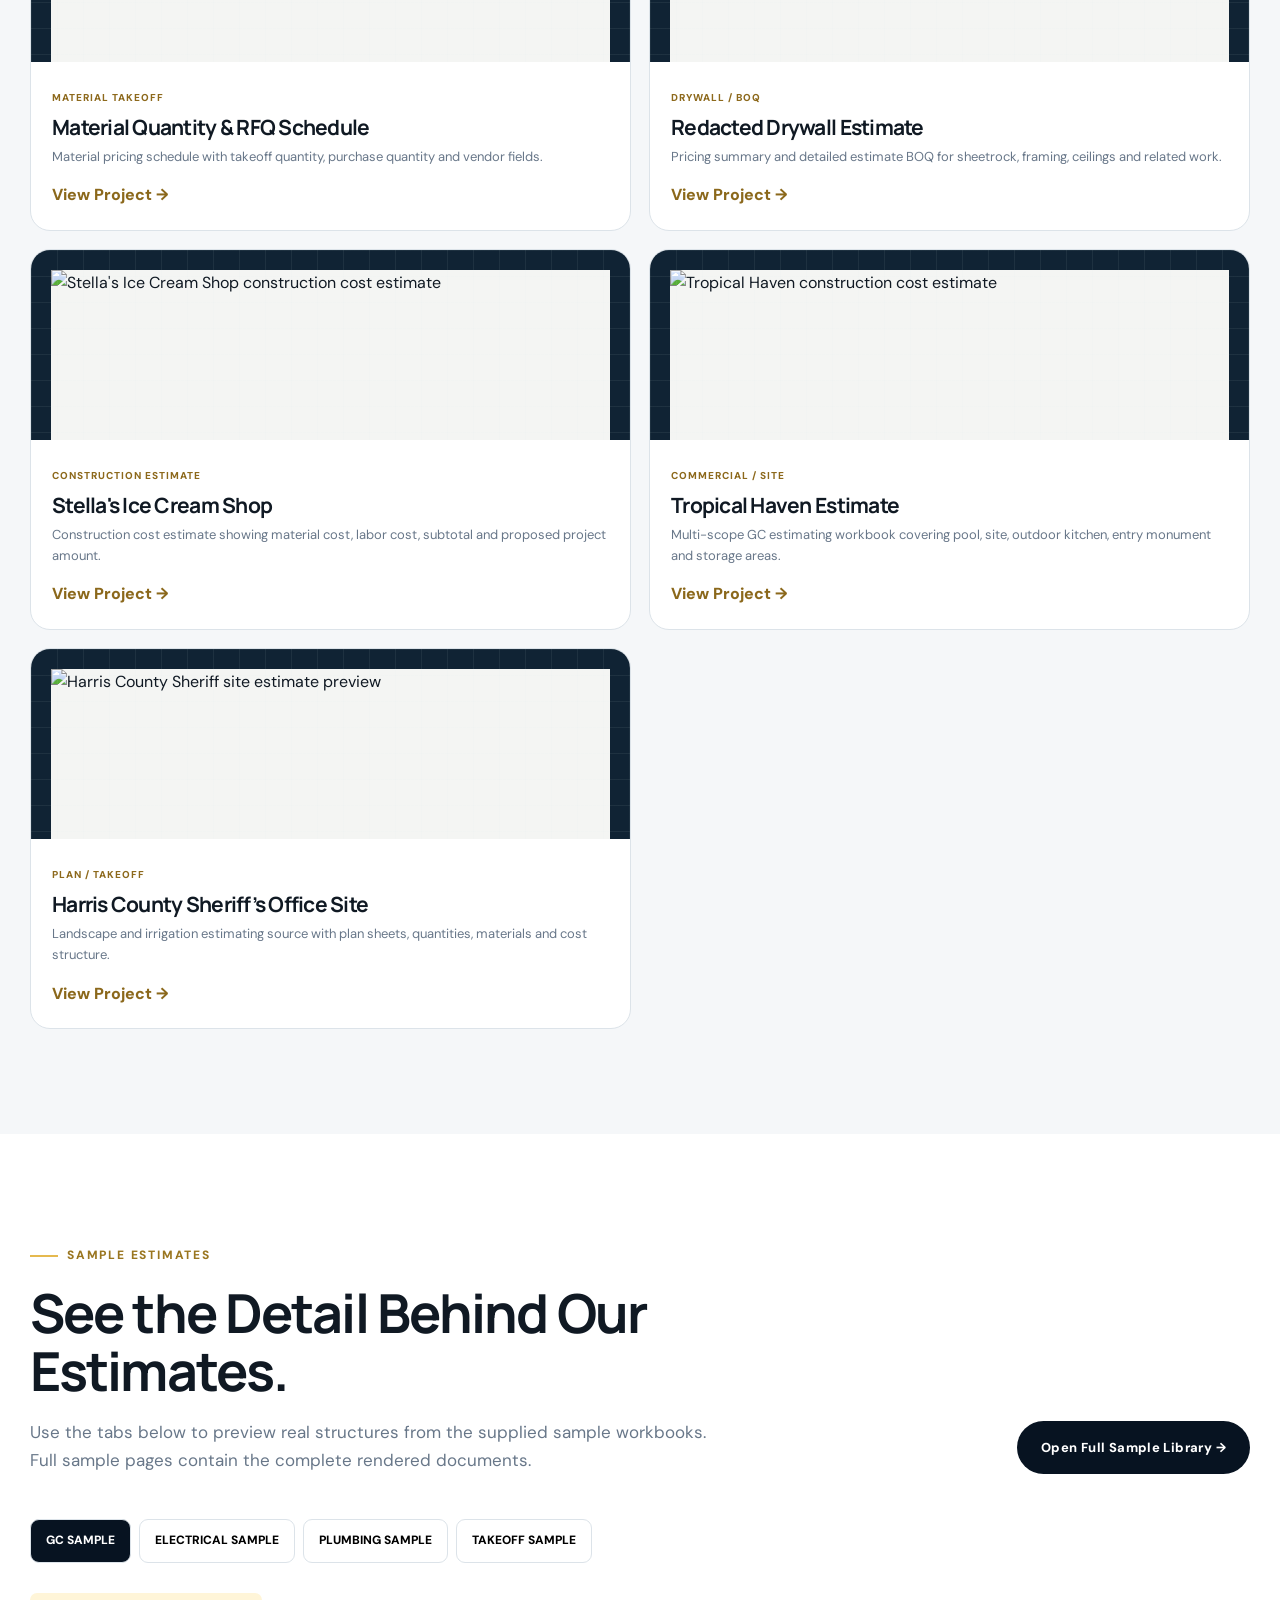
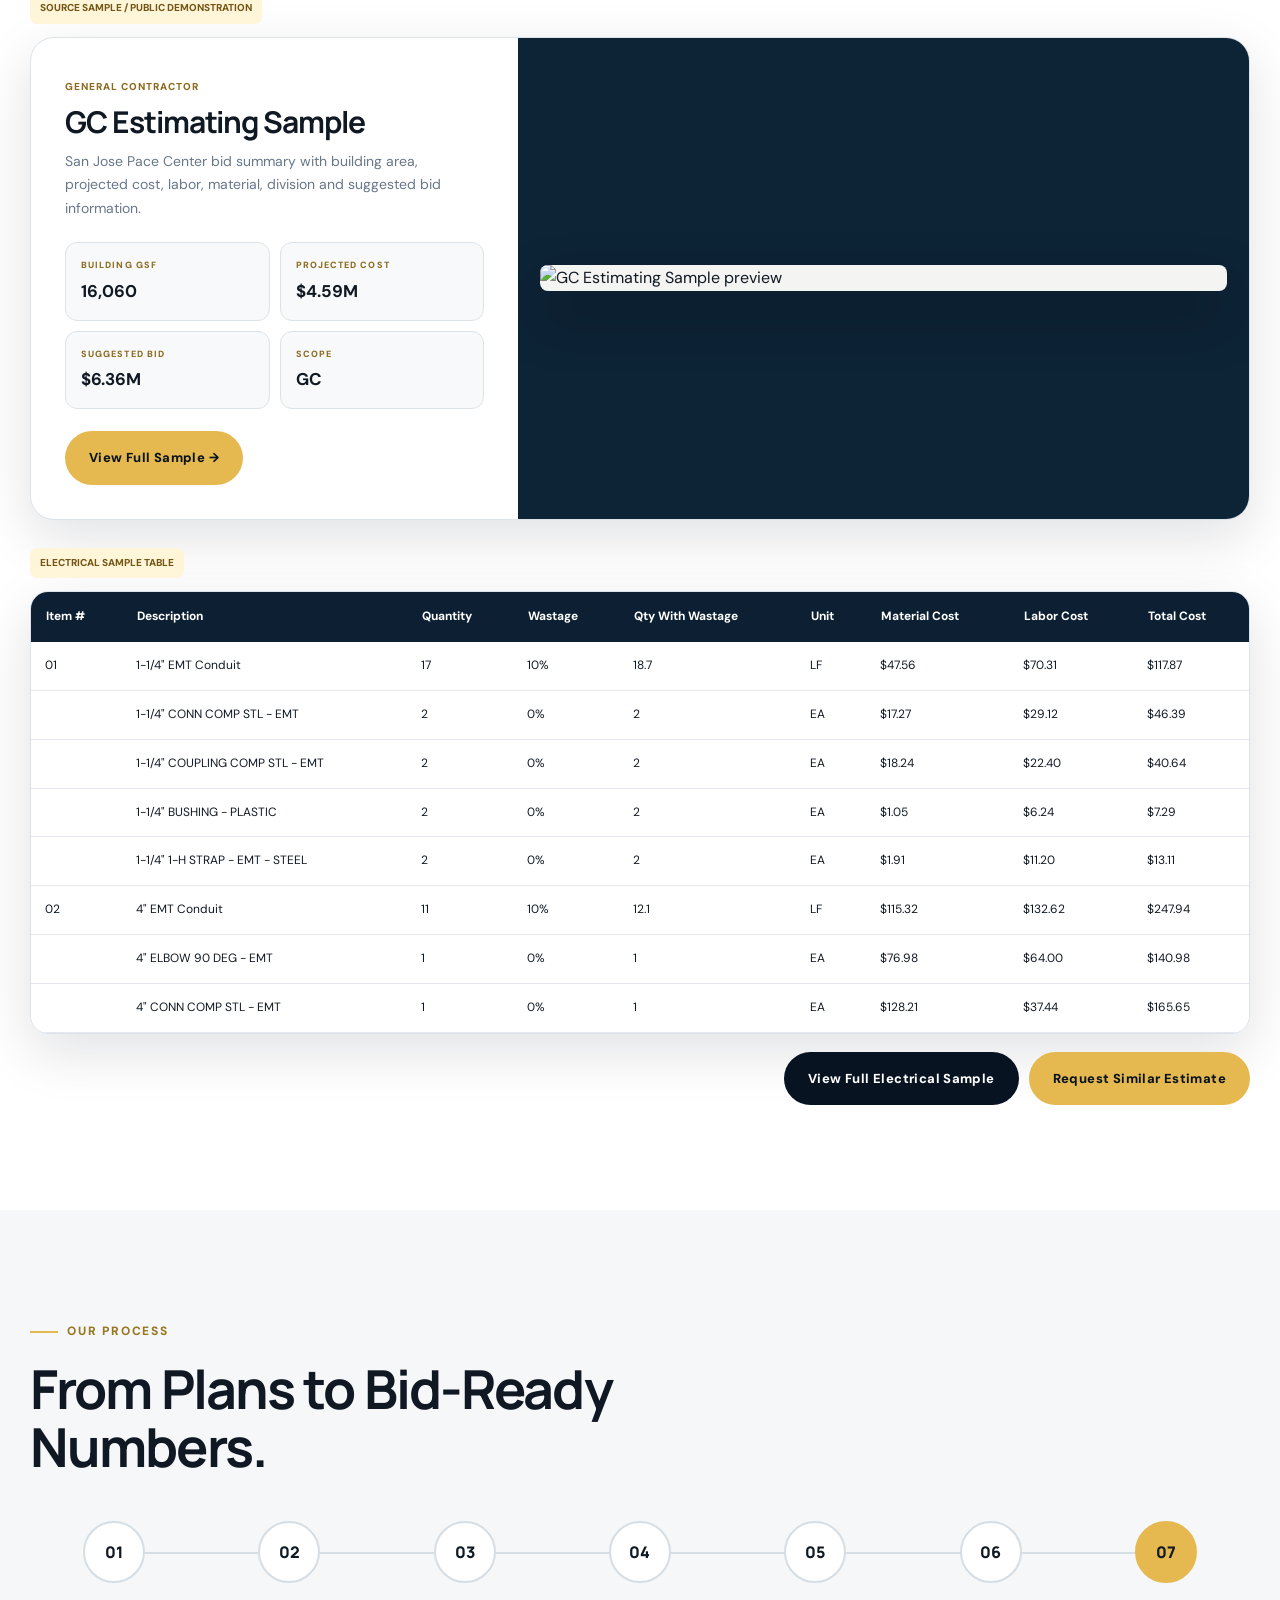
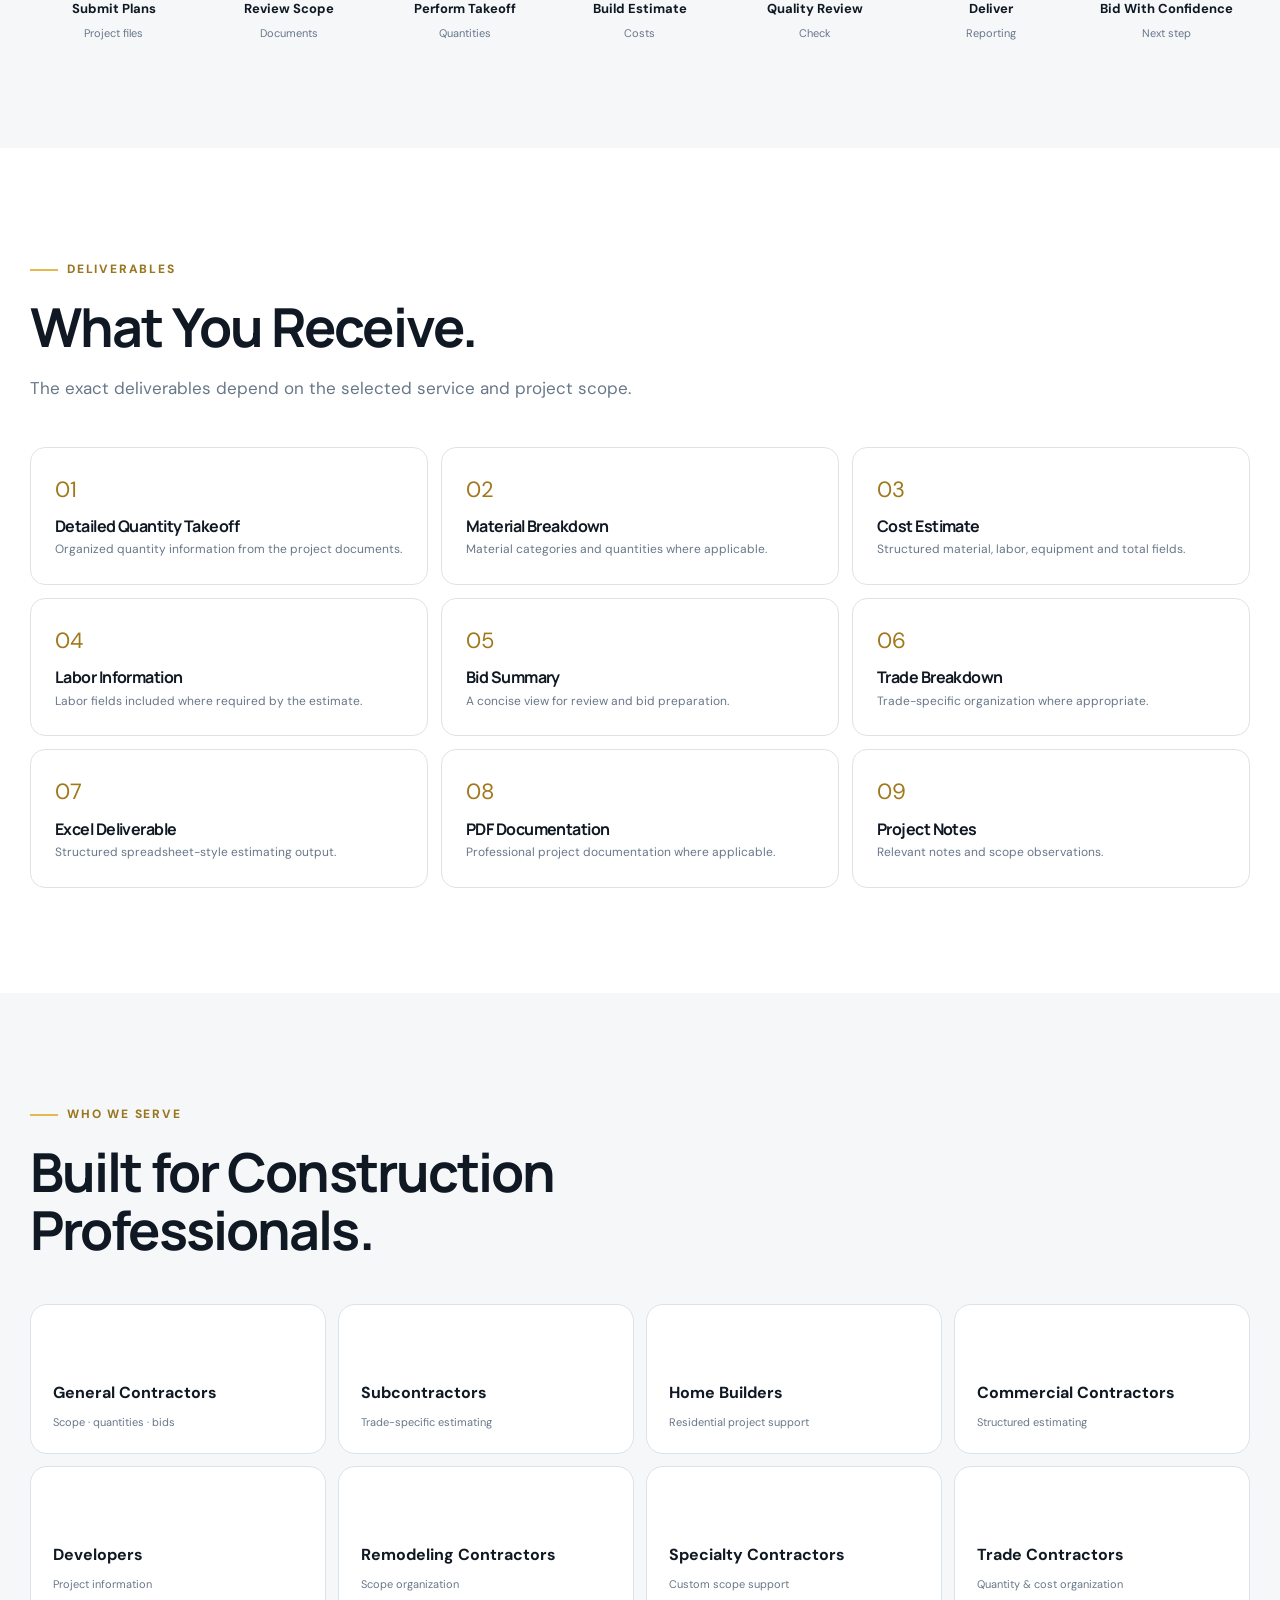
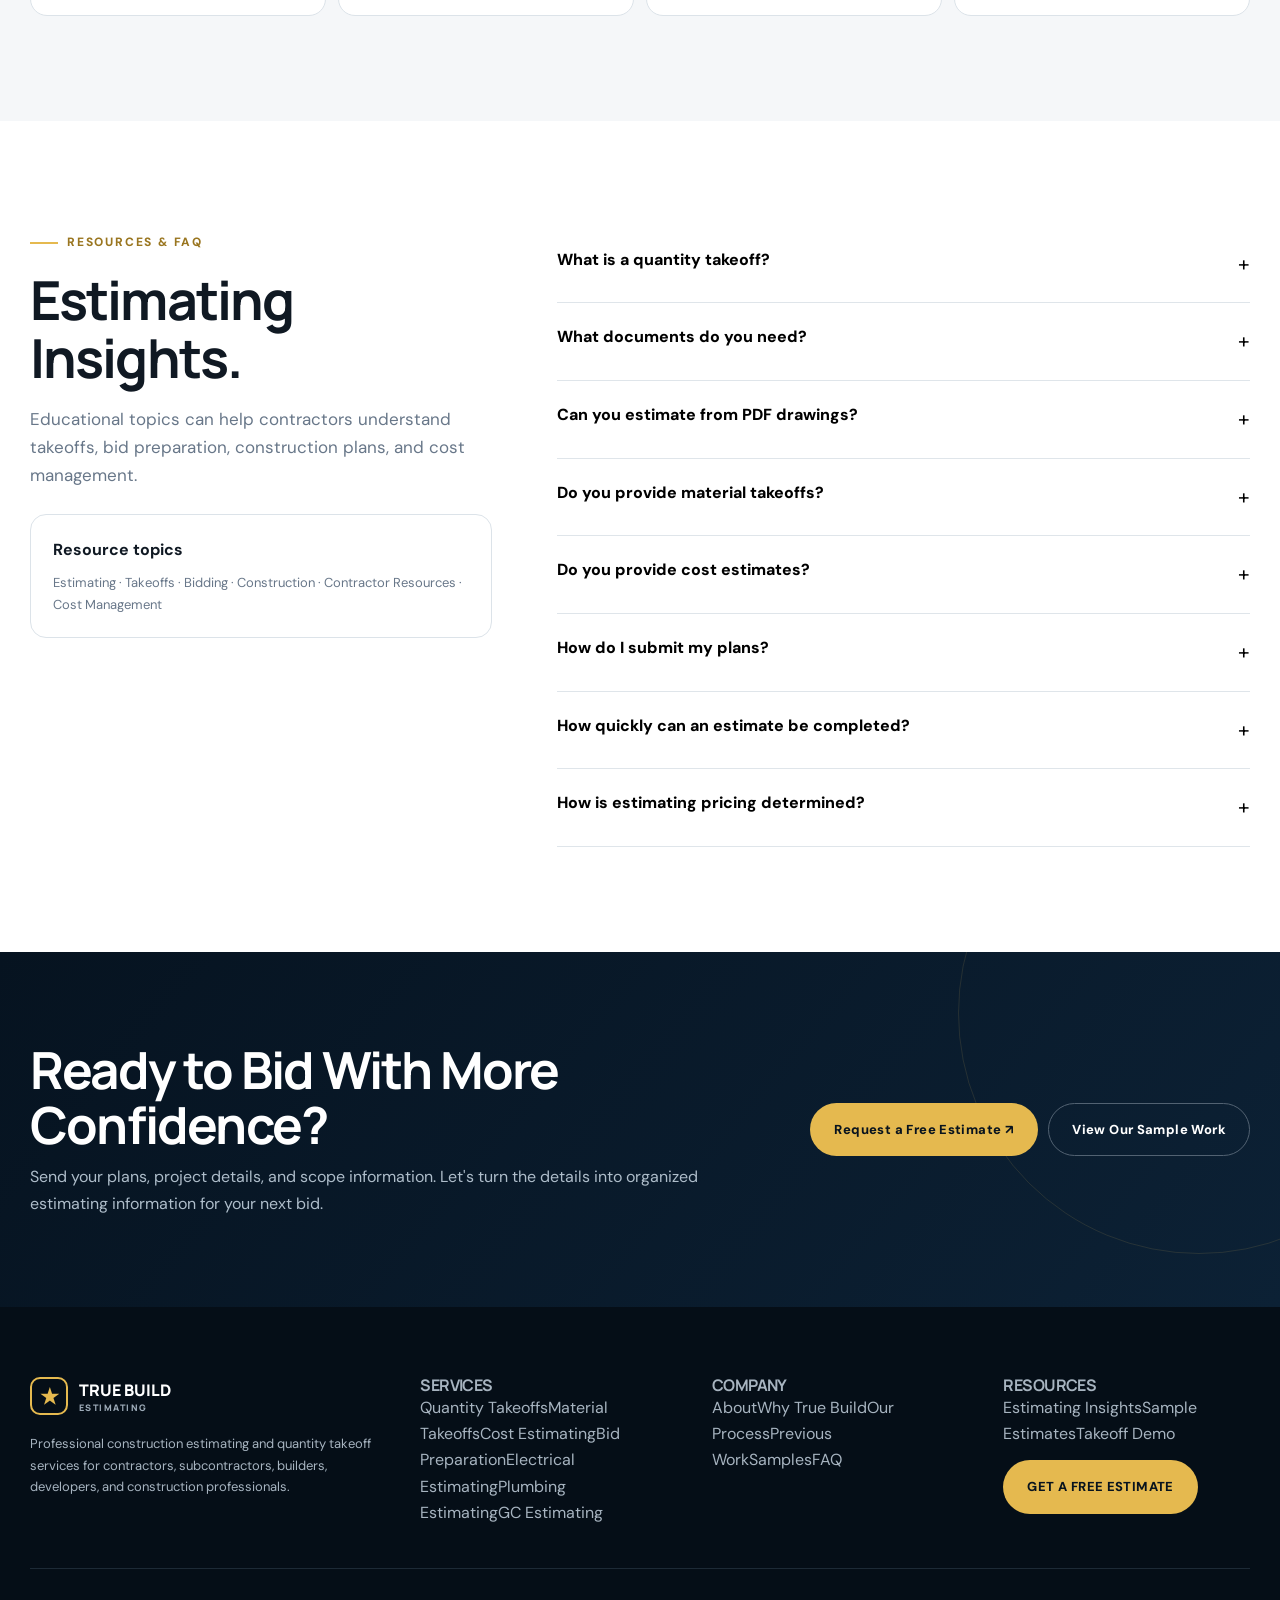
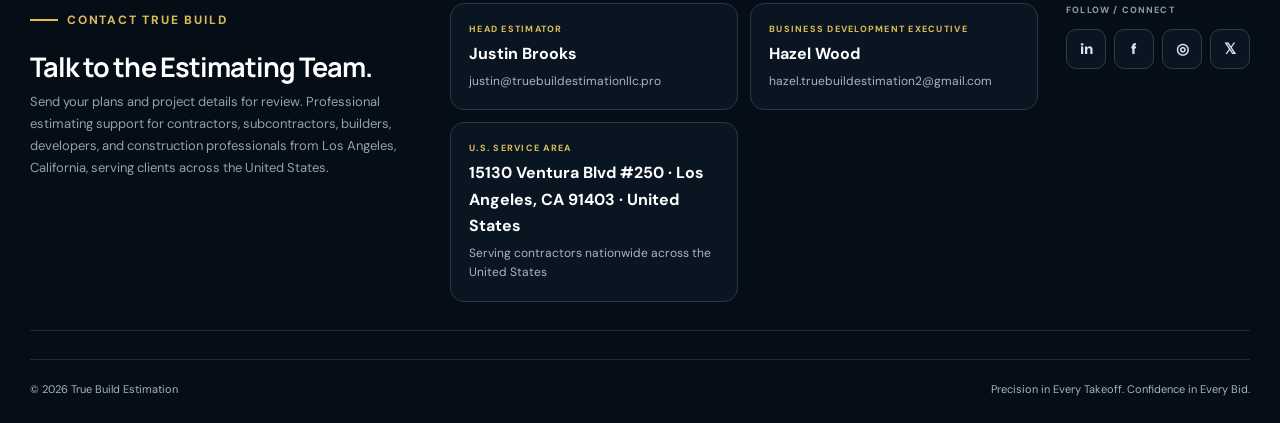
==== commit 39096841: "Update index.html" ====
--- a/index.html
+++ b/index.html
@@ -29,7 +29,7 @@
       <a href="#home">Home</a><a href="#services">Services</a><a href="#industries">Industries</a>
       <a href="#portfolio">Our Work</a><a href="#samples">Samples</a><a href="#process">Process</a>
       <a href="#about">About</a><a href="#resources">Resources</a>
-      <a class="btn btn-gold" href="./contact.html">GET A FREE ESTIMATE</a>
+      <a class="btn btn-gold" href="./contact.html">Request a Quote</a>
     </nav>
     <button class="menu" id="menuBtn" aria-label="Open menu">☰</button>
   </div>
@@ -44,7 +44,7 @@
       <h1>Precision Estimating for <em>Better Bids.</em></h1>
       <p>Accurate construction estimates, quantity takeoffs, and bid-ready reporting built around the details that matter.</p>
       <div class="hero-actions">
-        <a class="btn btn-gold" href="./contact.html">Request a Free Estimate ↗</a>
+        <a class="btn btn-gold" href="./contact.html">Request a Quote ↗</a>
         <a class="btn btn-white" href="#portfolio">View Our Work →</a>
       </div>
       <div class="trust-mini">
